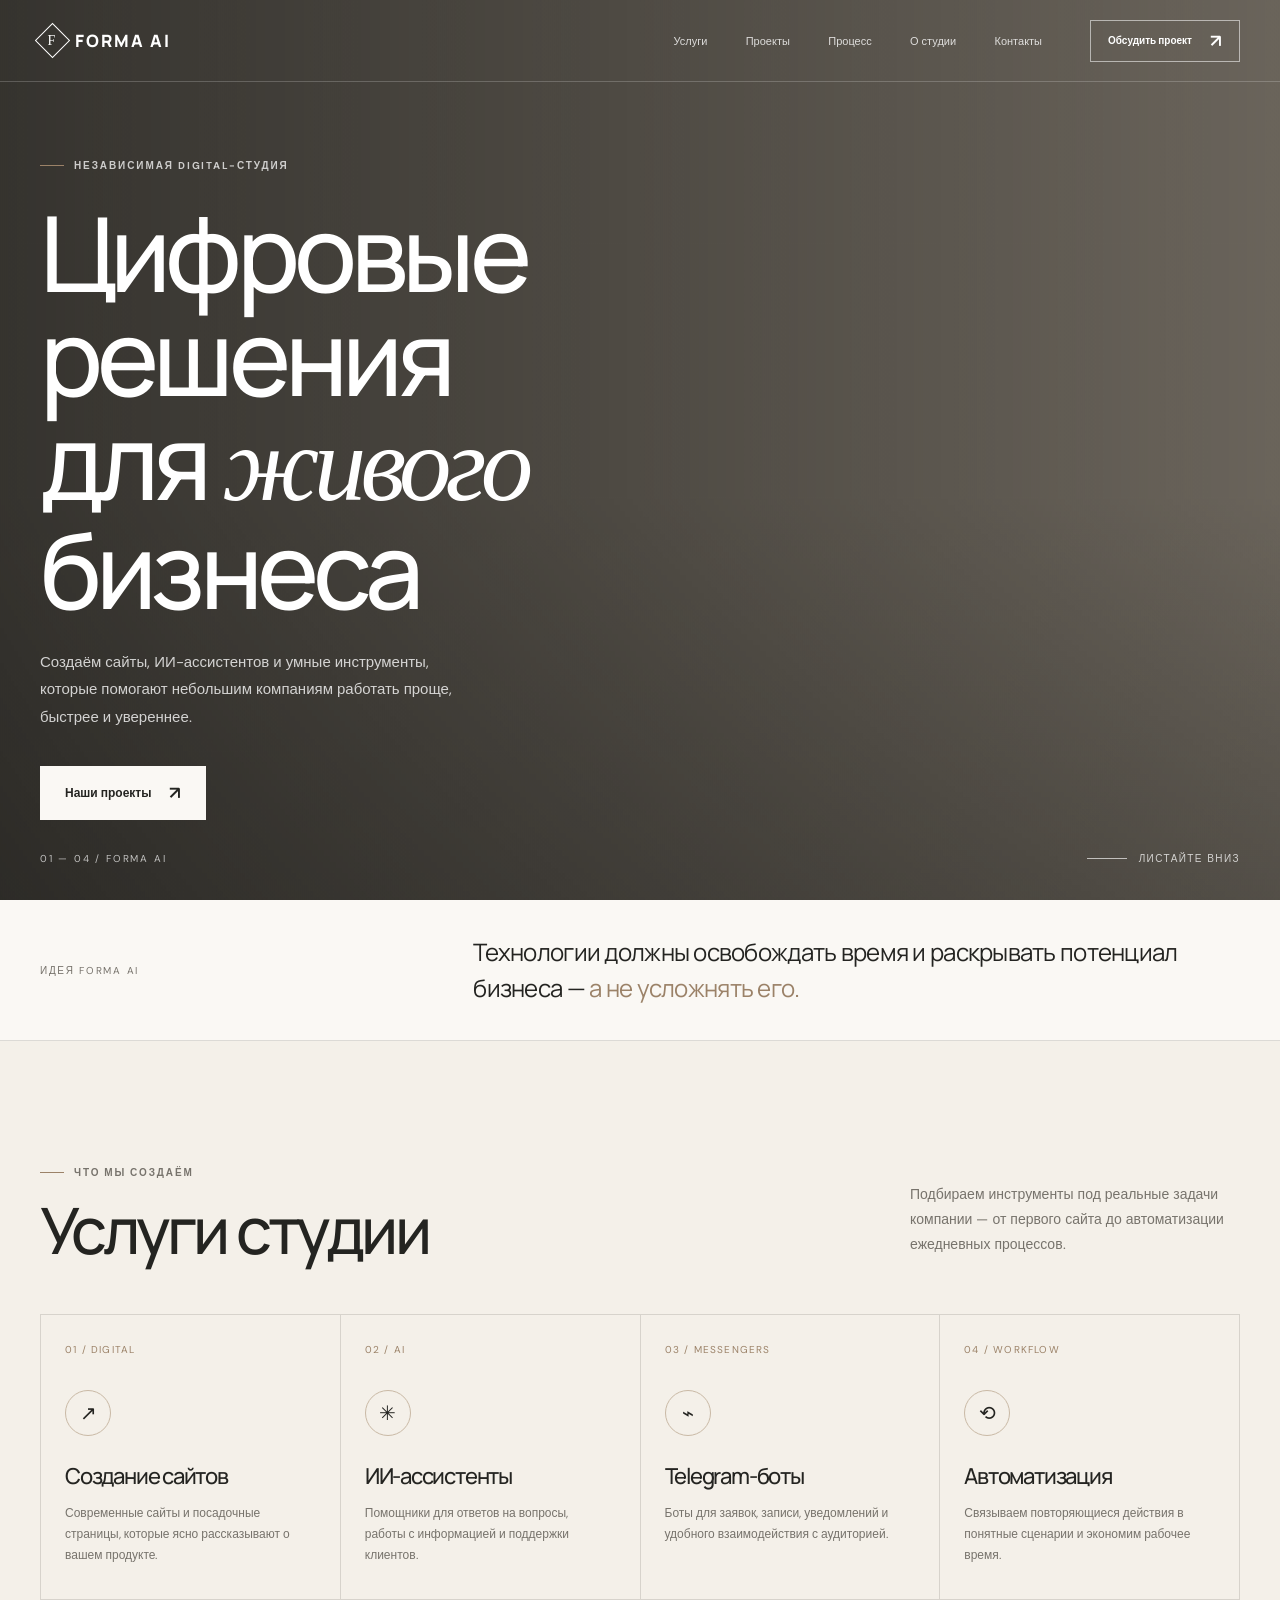
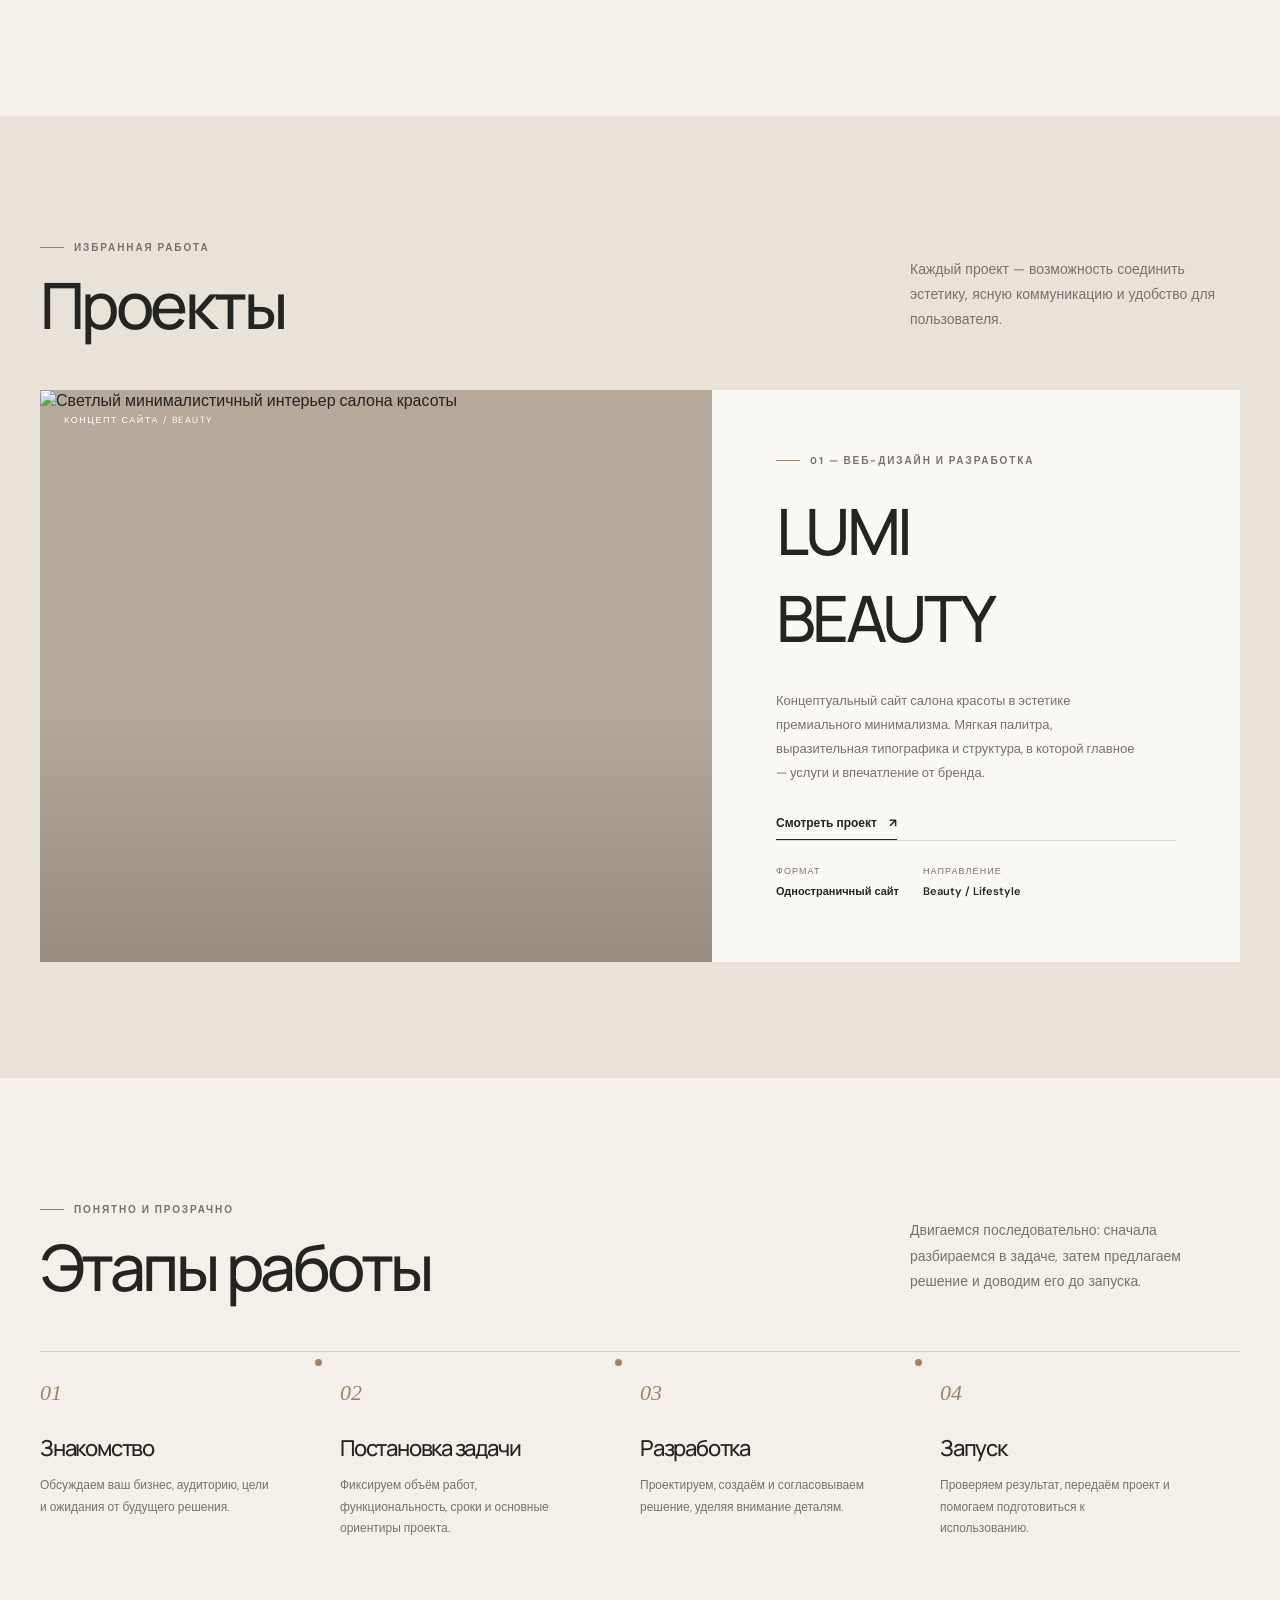
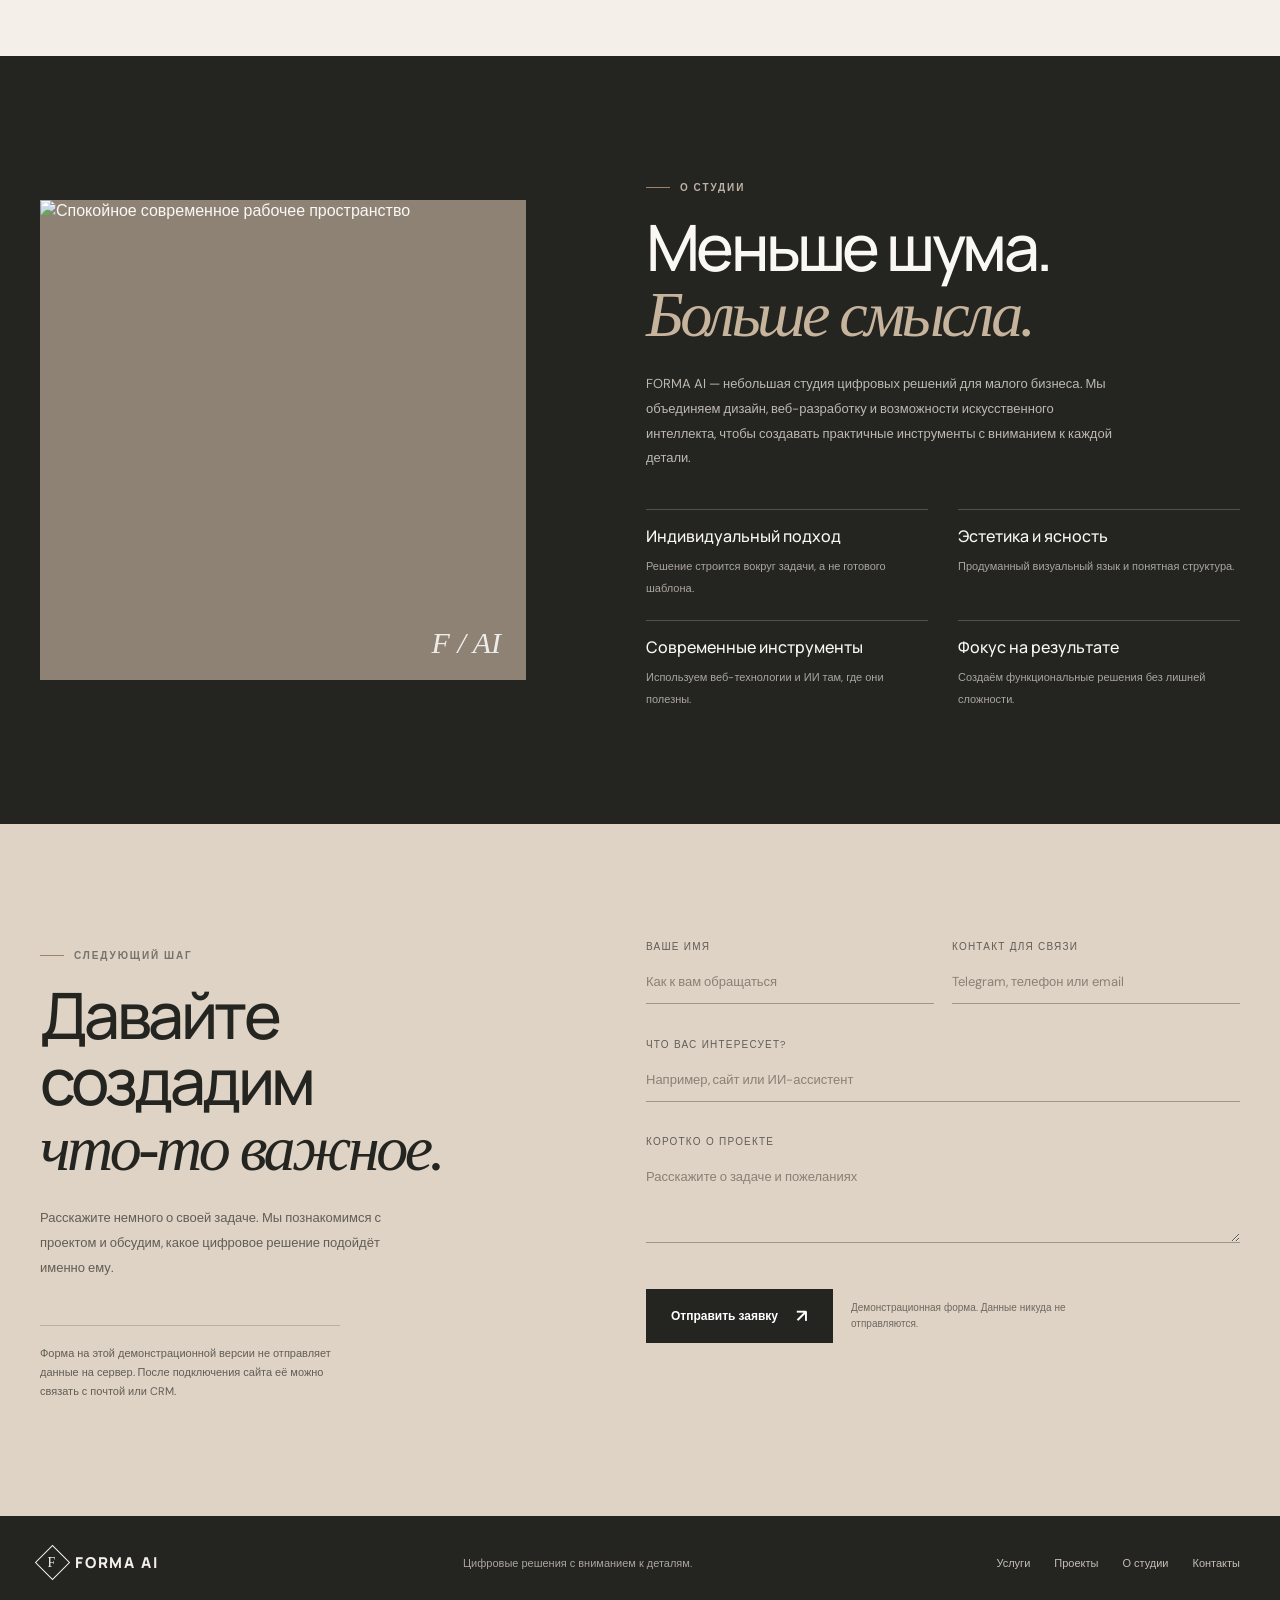
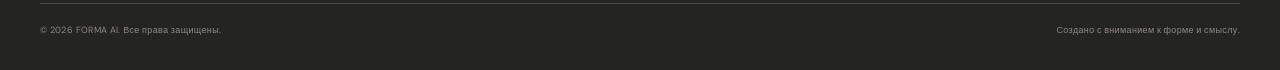
==== index.html @ 6b8f7d53 "Add files via upload" ====
<!DOCTYPE html>
<html lang="ru">
<head>
<meta charset="UTF-8">
<meta name="viewport" content="width=device-width, initial-scale=1.0">
<meta name="theme-color" content="#f4f0e9">
<meta name="description" content="FORMA AI — цифровая студия для малого бизнеса. Создание сайтов, ИИ-ассистентов, Telegram-ботов и автоматизация процессов.">
<meta name="robots" content="index, follow">
<title>FORMA AI — цифровые решения для бизнеса</title>

<link rel="preconnect" href="https://fonts.googleapis.com">
<link rel="preconnect" href="https://fonts.gstatic.com" crossorigin>
<link href="https://fonts.googleapis.com/css2?family=DM+Sans:wght@400;500;600;700&family=Manrope:wght@400;500;600;700;800&display=swap" rel="stylesheet">

<style>
:root {
  --paper: #f4f0e9;
  --light: #faf8f4;
  --sand: #ded3c4;
  --ink: #242421;
  --muted: #77736c;
  --accent: #9b8268;
  --line: rgba(36,36,33,.14);
  --sans: "DM Sans", Arial, sans-serif;
  --display: "Manrope", Arial, sans-serif;
  --ease: cubic-bezier(.2,.7,.2,1);
}

* { box-sizing: border-box; }

html {
  scroll-behavior: smooth;
  scroll-padding-top: 90px;
}

body {
  margin: 0;
  color: var(--ink);
  background: var(--paper);
  font-family: var(--sans);
  -webkit-font-smoothing: antialiased;
  overflow-x: hidden;
}

body.menu-open { overflow: hidden; }

a {
  color: inherit;
  text-decoration: none;
}

button, input, textarea { font: inherit; }

button, a { -webkit-tap-highlight-color: transparent; }

.container {
  width: min(1200px, calc(100% - 64px));
  margin-inline: auto;
}

.section { padding: 116px 0; }

.eyebrow {
  display: inline-flex;
  align-items: center;
  gap: 10px;
  color: var(--muted);
  font-size: 10px;
  letter-spacing: .19em;
  text-transform: uppercase;
  font-weight: 700;
}

.eyebrow::before {
  content: "";
  width: 24px;
  height: 1px;
  background: var(--accent);
}

h1, h2, h3 {
  font-family: var(--display);
  font-weight: 500;
  letter-spacing: -.055em;
}

h2 {
  font-size: clamp(38px, 5vw, 66px);
  line-height: 1.02;
  margin: 18px 0 0;
}

.section-head {
  display: flex;
  justify-content: space-between;
  align-items: end;
  gap: 32px;
  margin-bottom: 52px;
}

.section-note {
  max-width: 330px;
  color: var(--muted);
  font-size: 14px;
  line-height: 1.8;
  margin: 0 0 5px;
}

.button {
  display: inline-flex;
  justify-content: center;
  align-items: center;
  gap: 18px;
  min-height: 54px;
  padding: 0 24px;
  border: 1px solid var(--ink);
  background: var(--ink);
  color: #fff;
  font-size: 12px;
  font-weight: 600;
  cursor: pointer;
  transition: .3s var(--ease);
}

.button:hover {
  background: transparent;
  color: var(--ink);
  transform: translateY(-2px);
}

.button .arrow {
  font-size: 18px;
  transition: transform .3s;
}

.button:hover .arrow {
  transform: translate(3px,-3px);
}

.button-light {
  color: var(--ink);
  background: var(--light);
  border-color: var(--light);
}

.button-light:hover {
  color: white;
  background: transparent;
  border-color: white;
}

.text-link {
  display: inline-flex;
  gap: 12px;
  align-items: center;
  font-size: 12px;
  font-weight: 700;
  border-bottom: 1px solid var(--ink);
  padding-bottom: 8px;
}

.text-link span { transition: transform .25s; }
.text-link:hover span { transform: translate(3px,-3px); }

/* HEADER */

.header {
  height: 82px;
  display: flex;
  align-items: center;
  position: absolute;
  inset: 0 0 auto;
  z-index: 20;
  border-bottom: 1px solid rgba(255,255,255,.2);
  color: white;
}

.nav {
  display: flex;
  align-items: center;
  justify-content: space-between;
  gap: 28px;
}

.logo {
  display: inline-flex;
  align-items: center;
  gap: 10px;
  font: 800 17px var(--display);
  letter-spacing: .12em;
  white-space: nowrap;
}

.logo-mark {
  width: 25px;
  height: 25px;
  border: 1px solid currentColor;
  display: grid;
  place-items: center;
  transform: rotate(45deg);
  font: 500 14px Georgia, serif;
}

.logo-mark span { transform: rotate(-45deg); }

.nav-links {
  display: flex;
  align-items: center;
  gap: clamp(20px, 3vw, 42px);
  margin-left: auto;
  margin-right: 20px;
}

.nav-links a {
  color: rgba(255,255,255,.8);
  font-size: 11px;
  transition: color .2s;
}

.nav-links a:hover { color: white; }

.header .button {
  min-height: 42px;
  padding: 0 17px;
  font-size: 10px;
  background: transparent;
  border-color: rgba(255,255,255,.55);
  color: white;
}

.header .button:hover {
  background: white;
  color: var(--ink);
}

.menu-toggle {
  display: none;
  width: 44px;
  height: 44px;
  border: 1px solid rgba(255,255,255,.5);
  color: white;
  background: transparent;
  cursor: pointer;
}

.menu-toggle span {
  display: block;
  width: 17px;
  height: 1px;
  background: currentColor;
  margin: 5px auto;
  transition: transform .25s;
}

/* HERO */

.hero {
  min-height: 760px;
  height: min(900px, 100svh);
  position: relative;
  display: flex;
  align-items: center;
  color: white;
  background: #777066;
  overflow: hidden;
}

.hero-bg {
  position: absolute;
  inset: 0;
  background:
    linear-gradient(90deg, rgba(22,22,20,.68), rgba(22,22,20,.42) 48%, rgba(22,22,20,.12)),
    linear-gradient(0deg, rgba(22,22,20,.28), transparent 45%),
    url("https://images.unsplash.com/photo-1497366754035-f200968a6e72?auto=format&fit=crop&w=2200&q=85") center/cover;
  animation: heroReveal 1.3s var(--ease) both;
}

.hero-content {
  position: relative;
  z-index: 1;
  padding-top: 70px;
  max-width: 850px;
}

.hero .eyebrow { color: rgba(255,255,255,.75); }

.hero h1 {
  font-size: clamp(54px, 8.2vw, 112px);
  line-height: .99;
  max-width: 900px;
  margin: 28px 0;
}

.hero h1 em {
  font-family: Georgia, serif;
  font-weight: 400;
}

.hero-copy {
  max-width: 440px;
  color: rgba(255,255,255,.78);
  font-size: 15px;
  line-height: 1.85;
  margin-bottom: 34px;
}

.hero-bottom {
  position: absolute;
  z-index: 2;
  bottom: 35px;
  left: 0;
  right: 0;
  display: flex;
  justify-content: space-between;
  align-items: center;
}

.hero-index {
  color: rgba(255,255,255,.7);
  font-size: 10px;
  letter-spacing: .18em;
}

.scroll-cue {
  display: flex;
  align-items: center;
  gap: 12px;
  color: rgba(255,255,255,.75);
  font-size: 10px;
  letter-spacing: .14em;
  text-transform: uppercase;
}

.scroll-cue i {
  width: 40px;
  height: 1px;
  background: rgba(255,255,255,.65);
}

/* INTRO */

.intro-strip {
  background: var(--light);
  border-bottom: 1px solid var(--line);
}

.intro-grid {
  display: grid;
  grid-template-columns: 1fr 2fr;
  gap: 50px;
  padding: 34px 0;
  align-items: center;
}

.intro-label {
  font-size: 10px;
  letter-spacing: .17em;
  text-transform: uppercase;
  color: var(--muted);
}

.intro-text {
  font: 400 clamp(18px, 2vw, 24px)/1.5 var(--display);
  letter-spacing: -.03em;
  max-width: 790px;
  margin: 0;
}

.intro-text span { color: var(--accent); }

/* SERVICES */

.services-grid {
  display: grid;
  grid-template-columns: repeat(4, 1fr);
  border-top: 1px solid var(--line);
  border-left: 1px solid var(--line);
}

.service-card {
  min-height: 285px;
  padding: 28px 24px 25px;
  border-right: 1px solid var(--line);
  border-bottom: 1px solid var(--line);
  display: flex;
  flex-direction: column;
  transition: background .35s, transform .35s;
}

.service-card:hover {
  background: var(--light);
  transform: translateY(-5px);
}

.service-number {
  color: var(--accent);
  font-size: 10px;
  letter-spacing: .12em;
}

.service-icon {
  width: 46px;
  height: 46px;
  margin: 34px 0 25px;
  border: 1px solid #c9b9a5;
  border-radius: 50%;
  display: grid;
  place-items: center;
  font: 20px Georgia, serif;
}

.service-card h3 {
  font-size: 22px;
  margin: 0 0 12px;
}

.service-card p {
  color: var(--muted);
  font-size: 12px;
  line-height: 1.75;
  margin: 0;
  max-width: 230px;
}

/* PORTFOLIO */

.portfolio { background: #e9e2d8; }

.project-card {
  display: grid;
  grid-template-columns: 1.12fr .88fr;
  min-height: 520px;
  background: var(--light);
}

.project-image {
  position: relative;
  overflow: hidden;
  min-height: 460px;
  background: #b5a99b;
}

.project-image img {
  width: 100%;
  height: 100%;
  min-height: 460px;
  object-fit: cover;
  transition: transform .8s var(--ease);
}

.project-card:hover .project-image img {
  transform: scale(1.035);
}

.project-image::after {
  content: "";
  position: absolute;
  inset: 0;
  background: linear-gradient(0deg, rgba(28,25,22,.2), transparent 45%);
  pointer-events: none;
}

.project-tag {
  position: absolute;
  z-index: 1;
  top: 24px;
  left: 24px;
  color: white;
  font-size: 9px;
  letter-spacing: .17em;
  text-transform: uppercase;
}

.project-info {
  padding: clamp(34px, 5vw, 68px);
  display: flex;
  flex-direction: column;
  align-items: flex-start;
  justify-content: center;
}

.project-info h3 {
  font-size: clamp(42px, 5vw, 64px);
  margin: 20px 0 15px;
}

.project-info p {
  max-width: 360px;
  color: var(--muted);
  font-size: 13px;
  line-height: 1.85;
  margin-bottom: 30px;
}

.project-meta {
  display: flex;
  gap: 24px;
  padding-top: 24px;
  margin-top: auto;
  width: 100%;
  border-top: 1px solid var(--line);
}

.project-meta div {
  display: flex;
  flex-direction: column;
  gap: 7px;
}

.project-meta small {
  color: var(--muted);
  font-size: 9px;
  letter-spacing: .12em;
  text-transform: uppercase;
}

.project-meta strong {
  font-size: 11px;
  font-weight: 600;
}

/* PROCESS */

.process-grid {
  display: grid;
  grid-template-columns: repeat(4, 1fr);
  border-top: 1px solid var(--line);
}

.process-item {
  padding: 28px 25px 0 0;
  position: relative;
}

.process-item:not(:last-child)::after {
  content: "";
  position: absolute;
  top: 7px;
  right: 18px;
  width: 7px;
  height: 7px;
  border-radius: 50%;
  background: var(--accent);
}

.process-no {
  color: var(--accent);
  font: italic 22px Georgia, serif;
}

.process-item h3 {
  font-size: 22px;
  margin: 27px 0 12px;
}

.process-item p {
  color: var(--muted);
  font-size: 12px;
  line-height: 1.8;
  max-width: 230px;
  margin: 0;
}

/* ABOUT */

.about {
  background: var(--ink);
  color: var(--light);
}

.about-layout {
  display: grid;
  grid-template-columns: .9fr 1.1fr;
  gap: 10%;
  align-items: center;
}

.about-visual {
  min-height: 480px;
  position: relative;
  overflow: hidden;
  background: #8e8274;
}

.about-visual img {
  width: 100%;
  height: 480px;
  object-fit: cover;
  filter: saturate(.72);
}

.about-visual::after {
  content: "F / AI";
  position: absolute;
  bottom: 20px;
  right: 25px;
  color: rgba(255,255,255,.85);
  font: italic 30px Georgia, serif;
}

.about-copy .eyebrow { color: #bdb3a6; }

.about-copy h2 { margin: 20px 0 25px; }

.about-copy h2 em {
  font-family: Georgia, serif;
  font-weight: 400;
  color: #c7b49d;
}

.about-copy > p {
  color: #bdb9b1;
  font-size: 13px;
  line-height: 1.9;
  max-width: 480px;
}

.benefits {
  display: grid;
  grid-template-columns: 1fr 1fr;
  gap: 23px 30px;
  margin-top: 38px;
}

.benefit {
  border-top: 1px solid rgba(255,255,255,.2);
  padding-top: 15px;
}

.benefit strong {
  display: block;
  font: 500 16px var(--display);
  margin-bottom: 7px;
}

.benefit span {
  color: #aaa69e;
  font-size: 11px;
  line-height: 1.6;
}

/* CONTACT */

.contact { background: var(--sand); }

.contact-layout {
  display: grid;
  grid-template-columns: .9fr 1.1fr;
  gap: 10%;
}

.contact-copy h2 { margin: 20px 0 25px; }

.contact-copy p {
  color: #625d56;
  font-size: 13px;
  line-height: 1.9;
  max-width: 360px;
}

.contact-note {
  margin-top: 45px;
  padding-top: 18px;
  border-top: 1px solid rgba(36,36,33,.2);
  color: #625d56;
  font-size: 11px;
  line-height: 1.7;
  max-width: 300px;
}

.contact-form {
  display: grid;
  grid-template-columns: 1fr 1fr;
  gap: 24px 18px;
}

.field {
  display: flex;
  flex-direction: column;
  gap: 10px;
}

.field-full { grid-column: 1 / -1; }

.field label {
  font-size: 10px;
  letter-spacing: .12em;
  text-transform: uppercase;
  color: #625d56;
}

.field input, .field textarea {
  width: 100%;
  border: 0;
  border-bottom: 1px solid rgba(36,36,33,.35);
  border-radius: 0;
  background: transparent;
  padding: 10px 0 13px;
  color: var(--ink);
  outline: none;
  font-size: 13px;
  transition: border-color .2s;
}

.field input:focus, .field textarea:focus {
  border-color: var(--ink);
}

.field input::placeholder, .field textarea::placeholder {
  color: #898177;
}

.field textarea {
  resize: vertical;
  min-height: 85px;
}

.form-bottom {
  grid-column: 1 / -1;
  display: flex;
  flex-wrap: wrap;
  align-items: center;
  gap: 18px;
  margin-top: 8px;
}

.form-hint {
  color: #6f685f;
  font-size: 10px;
  line-height: 1.6;
  max-width: 230px;
}

.form-status {
  grid-column: 1 / -1;
  min-height: 20px;
  font-size: 12px;
  color: #3d5946;
  margin: 0;
}

.form-status.error { color: #8b3e35; }

/* FOOTER */

.footer {
  background: #242421;
  color: #f4f0e9;
  padding: 34px 0;
}

.footer-top {
  display: flex;
  justify-content: space-between;
  align-items: center;
  gap: 30px;
  padding-bottom: 28px;
  border-bottom: 1px solid rgba(255,255,255,.17);
}

.footer .logo { font-size: 15px; }

.footer-caption {
  color: #aaa69e;
  font-size: 11px;
  margin: 0;
}

.footer-links {
  display: flex;
  gap: 24px;
}

.footer-links a {
  color: #c5c0b8;
  font-size: 11px;
  transition: color .2s;
}

.footer-links a:hover { color: white; }

.footer-bottom {
  display: flex;
  justify-content: space-between;
  gap: 20px;
  padding-top: 20px;
  color: #8e8a82;
  font-size: 9px;
  letter-spacing: .04em;
}

/* ANIMATIONS */

.reveal {
  opacity: 0;
  transform: translateY(24px);
  transition: opacity .75s var(--ease), transform .75s var(--ease);
}

.reveal.is-visible {
  opacity: 1;
  transform: none;
}

@keyframes heroReveal {
  from { opacity: .5; transform: scale(1.07); }
  to { opacity: 1; transform: scale(1.025); }
}

/* TABLET */

@media (max-width: 900px) {
  .container { width: min(100% - 44px, 1200px); }

  .nav-links {
    gap: 18px;
    margin-right: 5px;
  }

  .nav-links a { font-size: 10px; }

  .header .button { padding: 0 12px; }

  .services-grid { grid-template-columns: repeat(2, 1fr); }

  .service-card { min-height: 250px; }

  .about-layout, .contact-layout { gap: 7%; }

  .about-visual, .about-visual img {
    min-height: 420px;
    height: 420px;
  }
}

/* MOBILE */

@media (max-width: 680px) {
  html { scroll-padding-top: 72px; }

  .container { width: calc(100% - 40px); }

  .section { padding: 78px 0; }

  .section-head {
    display: block;
    margin-bottom: 34px;
  }

  .section-note { margin-top: 18px; }

  .header { height: 70px; }

  .logo { font-size: 15px; }

  .menu-toggle {
    display: block;
    margin-left: auto;
  }

  .header .nav > .button { display: none; }

  .nav-links {
    position: fixed;
    inset: 70px 0 0;
    margin: 0;
    padding: 38px 28px;
    background: var(--ink);
    display: flex;
    flex-direction: column;
    align-items: flex-start;
    gap: 26px;
    transform: translateX(100%);
    transition: transform .35s var(--ease);
  }

  .nav-links a {
    font: 500 26px var(--display);
    color: var(--paper);
  }

  .menu-open .nav-links { transform: translateX(0); }

  .menu-open .menu-toggle span:first-child {
    transform: translateY(3px) rotate(45deg);
  }

  .menu-open .menu-toggle span:last-child {
    transform: translateY(-3px) rotate(-45deg);
  }

  .hero {
    min-height: 700px;
    height: 94svh;
    max-height: 850px;
  }

  .hero-bg { background-position: 58% center; }

  .hero-content { padding-top: 50px; }

  .hero h1 {
    font-size: clamp(48px, 14vw, 76px);
    margin: 23px 0;
  }

  .hero-copy {
    font-size: 13px;
    max-width: 340px;
  }

  .hero-bottom { bottom: 24px; }

  .scroll-cue { display: none; }

  .intro-grid {
    grid-template-columns: 1fr;
    gap: 17px;
    padding: 27px 0;
  }

  .intro-text { font-size: 19px; }

  h2 { font-size: 42px; }

  .services-grid { grid-template-columns: 1fr 1fr; }

  .service-card {
    min-height: 235px;
    padding: 20px 16px;
  }

  .service-icon { margin: 27px 0 20px; }

  .service-card h3 { font-size: 18px; }

  .service-card p { font-size: 11px; }

  .project-card { grid-template-columns: 1fr; }

  .project-image, .project-image img {
    min-height: 300px;
    height: 300px;
  }

  .project-info {
    min-height: 390px;
    padding: 32px 25px;
  }

  .project-info h3 { font-size: 48px; }

  .process-grid {
    grid-template-columns: 1fr 1fr;
    row-gap: 35px;
  }

  .process-item { padding-right: 15px; }

  .process-item:not(:last-child)::after { display: none; }

  .process-item h3 {
    font-size: 19px;
    margin-top: 18px;
  }

  .about-layout, .contact-layout {
    grid-template-columns: 1fr;
    gap: 38px;
  }

  .about-visual, .about-visual img {
    min-height: 310px;
    height: 310px;
  }

  .about-copy h2 { font-size: 42px; }

  .benefits { gap: 20px 16px; }

  .benefit strong { font-size: 14px; }

  .contact-copy h2 { font-size: 44px; }

  .contact-note { margin-top: 25px; }

  .contact-form {
    grid-template-columns: 1fr;
    gap: 21px;
  }

  .field-full, .form-bottom, .form-status {
    grid-column: 1;
  }

  .form-bottom {
    align-items: flex-start;
    flex-direction: column;
  }

  .footer-top {
    align-items: flex-start;
    flex-direction: column;
  }

  .footer-links {
    flex-wrap: wrap;
    gap: 16px 22px;
  }

  .footer-bottom {
    flex-direction: column;
    gap: 9px;
  }
}

@media (prefers-reduced-motion: reduce) {
  *, *::before, *::after {
    scroll-behavior: auto !important;
    animation-duration: .01ms !important;
    animation-iteration-count: 1 !important;
    transition-duration: .01ms !important;
  }

  .reveal {
    opacity: 1;
    transform: none;
  }
}
</style>

<script type="application/ld+json">
{
  "@context": "https://schema.org",
  "@type": "ProfessionalService",
  "name": "FORMA AI",
  "description": "Цифровая студия для малого бизнеса: сайты, ИИ-ассистенты, Telegram-боты и автоматизация.",
  "areaServed": "Worldwide",
  "serviceType": [
    "Веб-разработка",
    "ИИ-ассистенты",
    "Telegram-боты",
    "Автоматизация бизнес-процессов"
  ]
}
</script>
</head>

<body>

<header class="header">
  <nav class="nav container" aria-label="Главная навигация">

    <a class="logo" href="#top" aria-label="FORMA AI — на главную">
      <span class="logo-mark" aria-hidden="true"><span>F</span></span>
      FORMA AI
    </a>

    <div class="nav-links" id="navLinks">
      <a href="#services">Услуги</a>
      <a href="#portfolio">Проекты</a>
      <a href="#process">Процесс</a>
      <a href="#about">О студии</a>
      <a href="#contacts">Контакты</a>
    </div>

    <a class="button" href="#contacts">
      Обсудить проект <span class="arrow" aria-hidden="true">↗</span>
    </a>

    <button
      class="menu-toggle"
      id="menuToggle"
      type="button"
      aria-label="Открыть меню"
      aria-expanded="false"
      aria-controls="navLinks">
      <span></span><span></span>
    </button>

  </nav>
</header>

<main id="top">

<!-- HERO -->

<section class="hero" aria-labelledby="heroTitle">
  <div class="hero-bg" aria-hidden="true"></div>

  <div class="container">
    <div class="hero-content">

      <span class="eyebrow">Независимая digital-студия</span>

      <h1 id="heroTitle">
        Цифровые решения<br>
        для <em>живого</em> бизнеса
      </h1>

      <p class="hero-copy">
        Создаём сайты, ИИ-ассистентов и умные инструменты,
        которые помогают небольшим компаниям работать проще,
        быстрее и увереннее.
      </p>

      <a class="button button-light" href="#portfolio">
        Наши проекты <span class="arrow" aria-hidden="true">↗</span>
      </a>

    </div>
  </div>

  <div class="container hero-bottom">
    <span class="hero-index">01 — 04 / FORMA AI</span>
    <span class="scroll-cue"><i></i> Листайте вниз</span>
  </div>
</section>

<!-- INTRO -->

<section class="intro-strip">
  <div class="container intro-grid">

    <span class="intro-label">Идея FORMA AI</span>

    <p class="intro-text">
      Технологии должны освобождать время и раскрывать потенциал бизнеса —
      <span>а не усложнять его.</span>
    </p>

  </div>
</section>

<!-- SERVICES -->

<section class="section" id="services">
  <div class="container">

    <div class="section-head reveal">
      <div>
        <span class="eyebrow">Что мы создаём</span>
        <h2>Услуги студии</h2>
      </div>

      <p class="section-note">
        Подбираем инструменты под реальные задачи компании —
        от первого сайта до автоматизации ежедневных процессов.
      </p>
    </div>

    <div class="services-grid">

      <article class="service-card reveal">
        <span class="service-number">01 / DIGITAL</span>
        <div class="service-icon" aria-hidden="true">↗</div>
        <h3>Создание сайтов</h3>
        <p>Современные сайты и посадочные страницы, которые ясно рассказывают о вашем продукте.</p>
      </article>

      <article class="service-card reveal">
        <span class="service-number">02 / AI</span>
        <div class="service-icon" aria-hidden="true">✳</div>
        <h3>ИИ-ассистенты</h3>
        <p>Помощники для ответов на вопросы, работы с информацией и поддержки клиентов.</p>
      </article>

      <article class="service-card reveal">
        <span class="service-number">03 / MESSENGERS</span>
        <div class="service-icon" aria-hidden="true">⌁</div>
        <h3>Telegram-боты</h3>
        <p>Боты для заявок, записи, уведомлений и удобного взаимодействия с аудиторией.</p>
      </article>

      <article class="service-card reveal">
        <span class="service-number">04 / WORKFLOW</span>
        <div class="service-icon" aria-hidden="true">⟲</div>
        <h3>Автоматизация</h3>
        <p>Связываем повторяющиеся действия в понятные сценарии и экономим рабочее время.</p>
      </article>

    </div>
  </div>
</section>

<!-- PORTFOLIO -->

<section class="section portfolio" id="portfolio">
  <div class="container">

    <div class="section-head reveal">
      <div>
        <span class="eyebrow">Избранная работа</span>
        <h2>Проекты</h2>
      </div>

      <p class="section-note">
        Каждый проект — возможность соединить эстетику,
        ясную коммуникацию и удобство для пользователя.
      </p>
    </div>

    <article class="project-card reveal">

      <a class="project-image"
         href="https://snegggg970-gif.github.io/lumi-beauty/"
         target="_blank"
         rel="noopener noreferrer"
         aria-label="Открыть сайт LUMI BEAUTY в новой вкладке">

        <span class="project-tag">Концепт сайта / Beauty</span>

        <img
          src="https://images.unsplash.com/photo-1600948836101-f9ffda59d250?auto=format&fit=crop&w=1300&q=85"
          alt="Светлый минималистичный интерьер салона красоты"
          loading="lazy">

      </a>

      <div class="project-info">

        <span class="eyebrow">01 — Веб-дизайн и разработка</span>

        <h3>LUMI<br>BEAUTY</h3>

        <p>
          Концептуальный сайт салона красоты в эстетике
          премиального минимализма. Мягкая палитра,
          выразительная типографика и структура,
          в которой главное — услуги и впечатление от бренда.
        </p>

        <a class="text-link"
           href="https://snegggg970-gif.github.io/lumi-beauty/"
           target="_blank"
           rel="noopener noreferrer">
          Смотреть проект <span aria-hidden="true">↗</span>
        </a>

        <div class="project-meta">
          <div>
            <small>Формат</small>
            <strong>Одностраничный сайт</strong>
          </div>

          <div>
            <small>Направление</small>
            <strong>Beauty / Lifestyle</strong>
          </div>
        </div>

      </div>
    </article>

  </div>
</section>

<!-- PROCESS -->

<section class="section" id="process">
  <div class="container">

    <div class="section-head reveal">
      <div>
        <span class="eyebrow">Понятно и прозрачно</span>
        <h2>Этапы работы</h2>
      </div>

      <p class="section-note">
        Двигаемся последовательно: сначала разбираемся в задаче,
        затем предлагаем решение и доводим его до запуска.
      </p>
    </div>

    <div class="process-grid">

      <article class="process-item reveal">
        <span class="process-no">01</span>
        <h3>Знакомство</h3>
        <p>Обсуждаем ваш бизнес, аудиторию, цели и ожидания от будущего решения.</p>
      </article>

      <article class="process-item reveal">
        <span class="process-no">02</span>
        <h3>Постановка задачи</h3>
        <p>Фиксируем объём работ, функциональность, сроки и основные ориентиры проекта.</p>
      </article>

      <article class="process-item reveal">
        <span class="process-no">03</span>
        <h3>Разработка</h3>
        <p>Проектируем, создаём и согласовываем решение, уделяя внимание деталям.</p>
      </article>

      <article class="process-item reveal">
        <span class="process-no">04</span>
        <h3>Запуск</h3>
        <p>Проверяем результат, передаём проект и помогаем подготовиться к использованию.</p>
      </article>

    </div>
  </div>
</section>

<!-- ABOUT -->

<section class="section about" id="about">
  <div class="container about-layout">

    <div class="about-visual reveal">
      <img
        src="https://images.unsplash.com/photo-1497366811353-6870744d04b2?auto=format&fit=crop&w=1100&q=85"
        alt="Спокойное современное рабочее пространство"
        loading="lazy">
    </div>

    <div class="about-copy reveal">

      <span class="eyebrow">О студии</span>

      <h2>
        Меньше шума.<br>
        <em>Больше смысла.</em>
      </h2>

      <p>
        FORMA AI — небольшая студия цифровых решений для малого бизнеса.
        Мы объединяем дизайн, веб-разработку и возможности искусственного
        интеллекта, чтобы создавать практичные инструменты
        с вниманием к каждой детали.
      </p>

      <div class="benefits">

        <div class="benefit">
          <strong>Индивидуальный подход</strong>
          <span>Решение строится вокруг задачи, а не готового шаблона.</span>
        </div>

        <div class="benefit">
          <strong>Эстетика и ясность</strong>
          <span>Продуманный визуальный язык и понятная структура.</span>
        </div>

        <div class="benefit">
          <strong>Современные инструменты</strong>
          <span>Используем веб-технологии и ИИ там, где они полезны.</span>
        </div>

        <div class="benefit">
          <strong>Фокус на результате</strong>
          <span>Создаём функциональные решения без лишней сложности.</span>
        </div>

      </div>
    </div>
  </div>
</section>

<!-- CONTACT -->

<section class="section contact" id="contacts">
  <div class="container contact-layout">

    <div class="contact-copy reveal">

      <span class="eyebrow">Следующий шаг</span>

      <h2>
        Давайте создадим<br>
        <em style="font-family:Georgia,serif;font-weight:400">
          что-то важное.
        </em>
      </h2>

      <p>
        Расскажите немного о своей задаче.
        Мы познакомимся с проектом и обсудим,
        какое цифровое решение подойдёт именно ему.
      </p>

      <div class="contact-note">
        Форма на этой демонстрационной версии не отправляет
        данные на сервер. После подключения сайта её можно
        связать с почтой или CRM.
      </div>

    </div>

    <form class="contact-form reveal" id="contactForm" novalidate>

      <div class="field">
        <label for="name">Ваше имя</label>
        <input
          id="name"
          name="name"
          type="text"
          placeholder="Как к вам обращаться"
          autocomplete="name"
          required>
      </div>

      <div class="field">
        <label for="contact">Контакт для связи</label>
        <input
          id="contact"
          name="contact"
          type="text"
          placeholder="Telegram, телефон или email"
          required>
      </div>

      <div class="field field-full">
        <label for="service">Что вас интересует?</label>
        <input
          id="service"
          name="service"
          type="text"
          placeholder="Например, сайт или ИИ-ассистент">
      </div>

      <div class="field field-full">
        <label for="message">Коротко о проекте</label>
        <textarea
          id="message"
          name="message"
          placeholder="Расскажите о задаче и пожеланиях"></textarea>
      </div>

      <div class="form-bottom">
        <button class="button" type="submit">
          Отправить заявку
          <span class="arrow" aria-hidden="true">↗</span>
        </button>

        <span class="form-hint">
          Демонстрационная форма. Данные никуда не отправляются.
        </span>
      </div>

      <p
        class="form-status"
        id="formStatus"
        role="status"
        aria-live="polite">
      </p>

    </form>
  </div>
</section>

</main>

<!-- FOOTER -->

<footer class="footer">
  <div class="container">

    <div class="footer-top">

      <a class="logo" href="#top">
        <span class="logo-mark" aria-hidden="true"><span>F</span></span>
        FORMA AI
      </a>

      <p class="footer-caption">
        Цифровые решения с вниманием к деталям.
      </p>

      <div class="footer-links">
        <a href="#services">Услуги</a>
        <a href="#portfolio">Проекты</a>
        <a href="#about">О студии</a>
        <a href="#contacts">Контакты</a>
      </div>

    </div>

    <div class="footer-bottom">
      <span>© <span id="year"></span> FORMA AI. Все права защищены.</span>
      <span>Создано с вниманием к форме и смыслу.</span>
    </div>

  </div>
</footer>

<script>
(() => {

  const body = document.body;
  const toggle = document.getElementById('menuToggle');
  const navLinks = document.getElementById('navLinks');

  // МОБИЛЬНОЕ МЕНЮ

  function closeMenu() {
    body.classList.remove('menu-open');
    toggle.setAttribute('aria-expanded', 'false');
    toggle.setAttribute('aria-label', 'Открыть меню');
  }

  toggle.addEventListener('click', () => {

    const isOpen = body.classList.toggle('menu-open');

    toggle.setAttribute('aria-expanded', String(isOpen));

    toggle.setAttribute(
      'aria-label',
      isOpen ? 'Закрыть меню' : 'Открыть меню'
    );

  });

  navLinks.querySelectorAll('a').forEach(link => {
    link.addEventListener('click', closeMenu);
  });

  document.addEventListener('keydown', event => {
    if (event.key === 'Escape') closeMenu();
  });

  // ТЕКУЩИЙ ГОД

  document.getElementById('year').textContent =
    new Date().getFullYear();

  // ДЕМОНСТРАЦИОННАЯ ФОРМА

  const form = document.getElementById('contactForm');
  const status = document.getElementById('formStatus');

  form.addEventListener('submit', event => {

    event.preventDefault();

    status.classList.remove('error');

    const name = form.elements.name.value.trim();
    const contact = form.elements.contact.value.trim();

    if (!name || !contact) {

      status.textContent =
        'Пожалуйста, укажите имя и контакт для связи.';

      status.classList.add('error');

      (!name ? form.elements.name : form.elements.contact).focus();

      return;
    }

    status.textContent =
      'Спасибо! Это демонстрационная форма: заявка не отправлена, так как отправка пока не подключена.';

    form.reset();

  });

  // АНИМАЦИЯ ПОЯВЛЕНИЯ БЛОКОВ

  const revealItems = document.querySelectorAll('.reveal');

  if (
    'IntersectionObserver' in window &&
    !window.matchMedia('(prefers-reduced-motion: reduce)').matches
  ) {

    const observer = new IntersectionObserver((entries, obs) => {

      entries.forEach(entry => {

        if (entry.isIntersecting) {

          entry.target.classList.add('is-visible');

          obs.unobserve(entry.target);

        }

      });

    }, { threshold: 0.12 });

    revealItems.forEach(item => observer.observe(item));

  } else {

    revealItems.forEach(item => {
      item.classList.add('is-visible');
    });

  }

})();
</script>

</body>
</html>
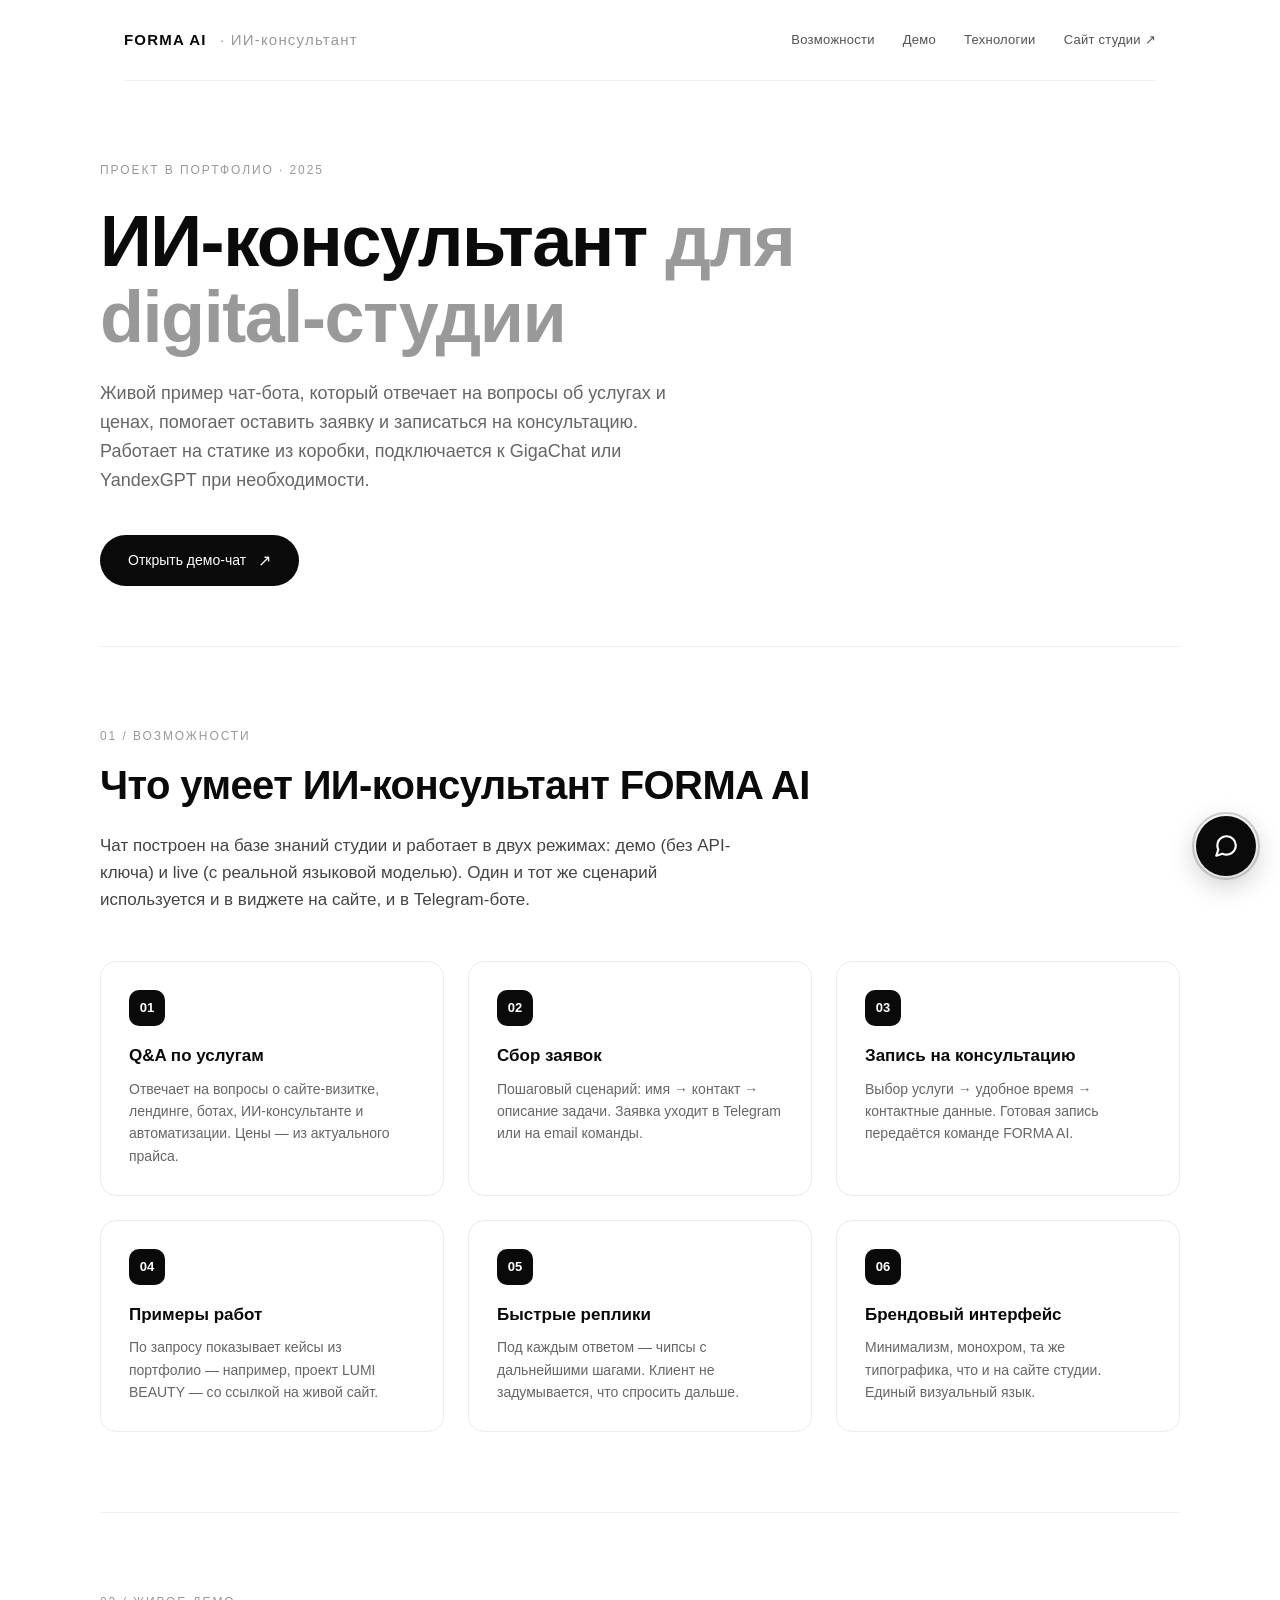
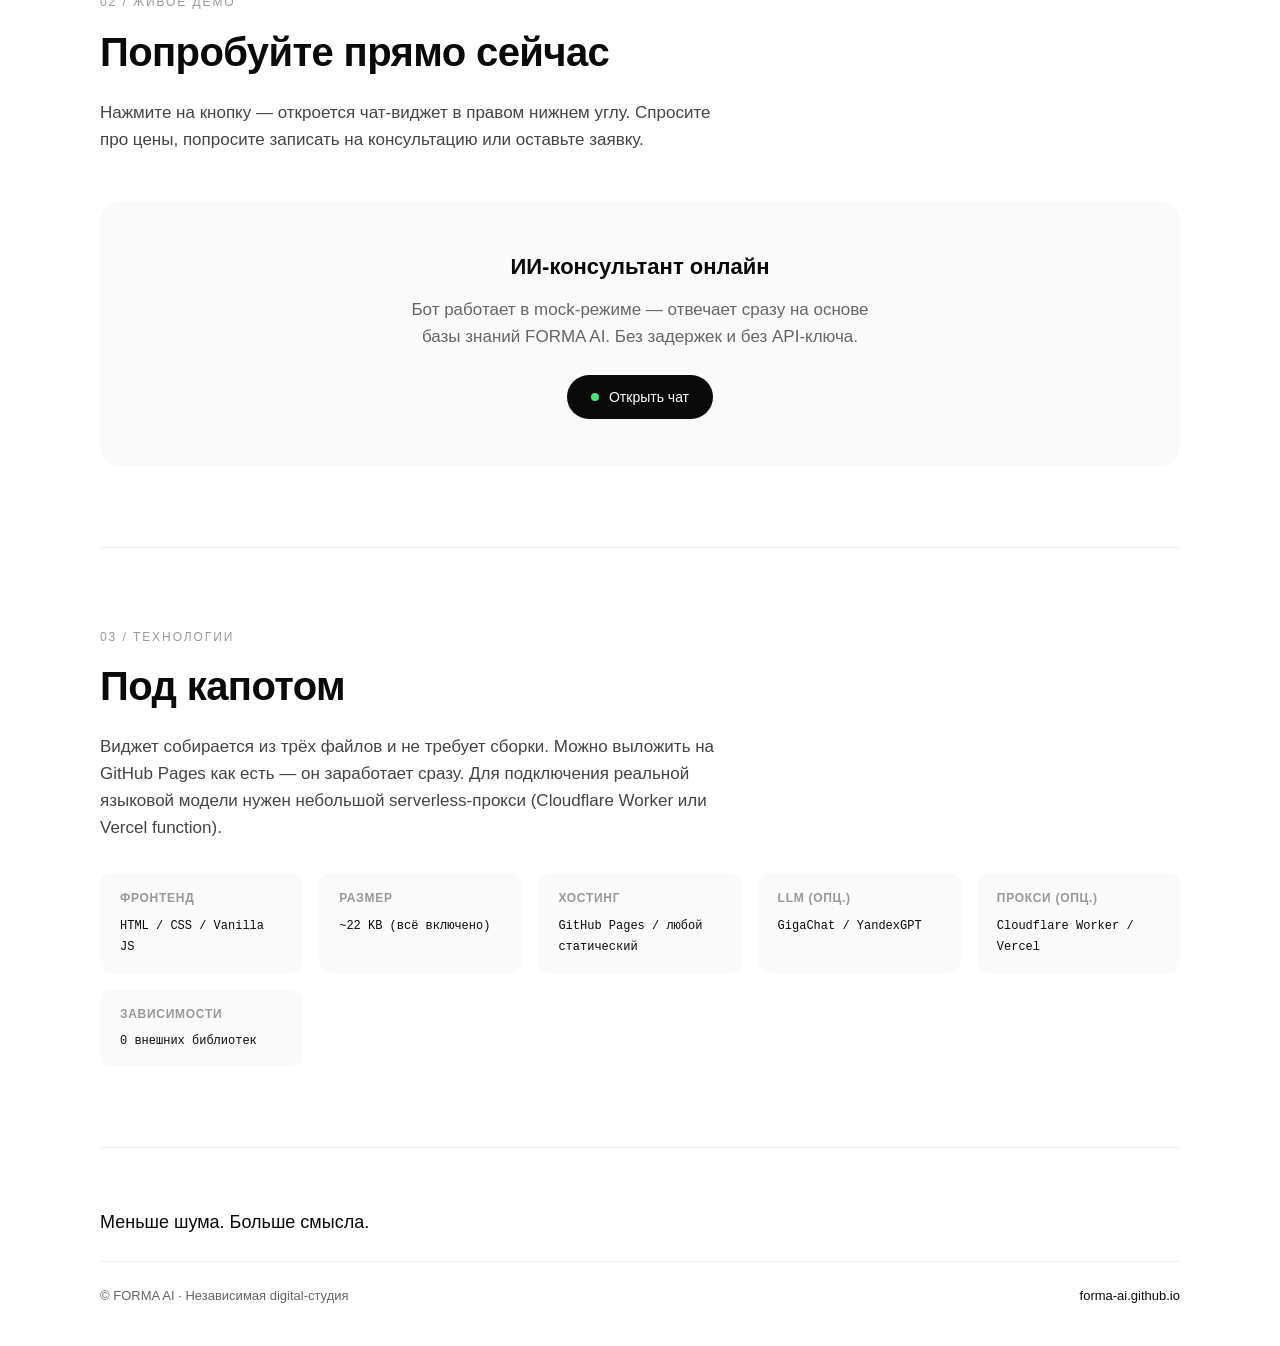
==== commit aceffb63: "Add files via upload" ====
--- a/index.html
+++ b/index.html
@@ -1,1601 +1,407 @@
-
-<!DOCTYPE html>
+<!doctype html>
 <html lang="ru">
 <head>
-<meta charset="UTF-8">
-<meta name="viewport" content="width=device-width, initial-scale=1.0">
-<meta name="theme-color" content="#f4f0e9">
-<meta name="description" content="FORMA AI — цифровая студия для малого бизнеса. Создание сайтов, ИИ-ассистентов, Telegram-ботов и автоматизация процессов.">
-<meta name="robots" content="index, follow">
-<title>FORMA AI — цифровые решения для бизнеса</title>
-
-<link rel="preconnect" href="https://fonts.googleapis.com">
-<link rel="preconnect" href="https://fonts.gstatic.com" crossorigin>
-<link href="https://fonts.googleapis.com/css2?family=DM+Sans:wght@400;500;600;700&family=Manrope:wght@400;500;600;700;800&display=swap" rel="stylesheet">
-
-<style>
-:root {
-  --paper: #f4f0e9;
-  --light: #faf8f4;
-  --sand: #ded3c4;
-  --ink: #242421;
-  --muted: #77736c;
-  --accent: #9b8268;
-  --line: rgba(36,36,33,.14);
-  --sans: "DM Sans", Arial, sans-serif;
-  --display: "Manrope", Arial, sans-serif;
-  --ease: cubic-bezier(.2,.7,.2,1);
-}
-
-* { box-sizing: border-box; }
-
-html {
-  scroll-behavior: smooth;
-  scroll-padding-top: 90px;
-}
-
-body {
-  margin: 0;
-  color: var(--ink);
-  background: var(--paper);
-  font-family: var(--sans);
-  -webkit-font-smoothing: antialiased;
-  overflow-x: hidden;
-}
-
-body.menu-open { overflow: hidden; }
-
-a {
-  color: inherit;
-  text-decoration: none;
-}
-
-button, input, textarea { font: inherit; }
-
-button, a { -webkit-tap-highlight-color: transparent; }
-
-.container {
-  width: min(1200px, calc(100% - 64px));
-  margin-inline: auto;
-}
-
-.section { padding: 116px 0; }
-
-.eyebrow {
-  display: inline-flex;
-  align-items: center;
-  gap: 10px;
-  color: var(--muted);
-  font-size: 10px;
-  letter-spacing: .19em;
-  text-transform: uppercase;
-  font-weight: 700;
-}
-
-.eyebrow::before {
-  content: "";
-  width: 24px;
-  height: 1px;
-  background: var(--accent);
-}
-
-h1, h2, h3 {
-  font-family: var(--display);
-  font-weight: 500;
-  letter-spacing: -.055em;
-}
-
-h2 {
-  font-size: clamp(38px, 5vw, 66px);
-  line-height: 1.02;
-  margin: 18px 0 0;
-}
-
-.section-head {
-  display: flex;
-  justify-content: space-between;
-  align-items: end;
-  gap: 32px;
-  margin-bottom: 52px;
-}
-
-.section-note {
-  max-width: 330px;
-  color: var(--muted);
-  font-size: 14px;
-  line-height: 1.8;
-  margin: 0 0 5px;
-}
-
-.button {
-  display: inline-flex;
-  justify-content: center;
-  align-items: center;
-  gap: 18px;
-  min-height: 54px;
-  padding: 0 24px;
-  border: 1px solid var(--ink);
-  background: var(--ink);
-  color: #fff;
-  font-size: 12px;
-  font-weight: 600;
-  cursor: pointer;
-  transition: .3s var(--ease);
-}
-
-.button:hover {
-  background: transparent;
-  color: var(--ink);
-  transform: translateY(-2px);
-}
-
-.button .arrow {
-  font-size: 18px;
-  transition: transform .3s;
-}
-
-.button:hover .arrow {
-  transform: translate(3px,-3px);
-}
-
-.button-light {
-  color: var(--ink);
-  background: var(--light);
-  border-color: var(--light);
-}
-
-.button-light:hover {
-  color: white;
-  background: transparent;
-  border-color: white;
-}
-
-.text-link {
-  display: inline-flex;
-  gap: 12px;
-  align-items: center;
-  font-size: 12px;
-  font-weight: 700;
-  border-bottom: 1px solid var(--ink);
-  padding-bottom: 8px;
-}
-
-.text-link span { transition: transform .25s; }
-.text-link:hover span { transform: translate(3px,-3px); }
-
-/* HEADER */
-
-.header {
-  height: 82px;
-  display: flex;
-  align-items: center;
-  position: absolute;
-  inset: 0 0 auto;
-  z-index: 20;
-  border-bottom: 1px solid rgba(255,255,255,.2);
-  color: white;
-}
-
-.nav {
-  display: flex;
-  align-items: center;
-  justify-content: space-between;
-  gap: 28px;
-}
-
-.logo {
-  display: inline-flex;
-  align-items: center;
-  gap: 10px;
-  font: 800 17px var(--display);
-  letter-spacing: .12em;
-  white-space: nowrap;
-}
-
-.logo-mark {
-  width: 25px;
-  height: 25px;
-  border: 1px solid currentColor;
-  display: grid;
-  place-items: center;
-  transform: rotate(45deg);
-  font: 500 14px Georgia, serif;
-}
-
-.logo-mark span { transform: rotate(-45deg); }
-
-.nav-links {
-  display: flex;
-  align-items: center;
-  gap: clamp(20px, 3vw, 42px);
-  margin-left: auto;
-  margin-right: 20px;
-}
-
-.nav-links a {
-  color: rgba(255,255,255,.8);
-  font-size: 11px;
-  transition: color .2s;
-}
-
-.nav-links a:hover { color: white; }
-
-.header .button {
-  min-height: 42px;
-  padding: 0 17px;
-  font-size: 10px;
-  background: transparent;
-  border-color: rgba(255,255,255,.55);
-  color: white;
-}
-
-.header .button:hover {
-  background: white;
-  color: var(--ink);
-}
-
-.menu-toggle {
-  display: none;
-  width: 44px;
-  height: 44px;
-  border: 1px solid rgba(255,255,255,.5);
-  color: white;
-  background: transparent;
-  cursor: pointer;
-}
-
-.menu-toggle span {
-  display: block;
-  width: 17px;
-  height: 1px;
-  background: currentColor;
-  margin: 5px auto;
-  transition: transform .25s;
-}
-
-/* HERO */
-
-.hero {
-  min-height: 760px;
-  height: min(900px, 100svh);
-  position: relative;
-  display: flex;
-  align-items: center;
-  color: white;
-  background: #777066;
-  overflow: hidden;
-}
-
-.hero-bg {
-  position: absolute;
-  inset: 0;
-  background:
-    linear-gradient(90deg, rgba(22,22,20,.68), rgba(22,22,20,.42) 48%, rgba(22,22,20,.12)),
-    linear-gradient(0deg, rgba(22,22,20,.28), transparent 45%),
-    url("https://images.unsplash.com/photo-1497366754035-f200968a6e72?auto=format&fit=crop&w=2200&q=85") center/cover;
-  animation: heroReveal 1.3s var(--ease) both;
-}
-
-.hero-content {
-  position: relative;
-  z-index: 1;
-  padding-top: 70px;
-  max-width: 850px;
-}
-
-.hero .eyebrow { color: rgba(255,255,255,.75); }
-
-.hero h1 {
-  font-size: clamp(54px, 8.2vw, 112px);
-  line-height: .99;
-  max-width: 900px;
-  margin: 28px 0;
-}
-
-.hero h1 em {
-  font-family: Georgia, serif;
-  font-weight: 400;
-}
-
-.hero-copy {
-  max-width: 440px;
-  color: rgba(255,255,255,.78);
-  font-size: 15px;
-  line-height: 1.85;
-  margin-bottom: 34px;
-}
-
-.hero-bottom {
-  position: absolute;
-  z-index: 2;
-  bottom: 35px;
-  left: 0;
-  right: 0;
-  display: flex;
-  justify-content: space-between;
-  align-items: center;
-}
-
-.hero-index {
-  color: rgba(255,255,255,.7);
-  font-size: 10px;
-  letter-spacing: .18em;
-}
-
-.scroll-cue {
-  display: flex;
-  align-items: center;
-  gap: 12px;
-  color: rgba(255,255,255,.75);
-  font-size: 10px;
-  letter-spacing: .14em;
-  text-transform: uppercase;
-}
-
-.scroll-cue i {
-  width: 40px;
-  height: 1px;
-  background: rgba(255,255,255,.65);
-}
-
-/* INTRO */
-
-.intro-strip {
-  background: var(--light);
-  border-bottom: 1px solid var(--line);
-}
-
-.intro-grid {
-  display: grid;
-  grid-template-columns: 1fr 2fr;
-  gap: 50px;
-  padding: 34px 0;
-  align-items: center;
-}
-
-.intro-label {
-  font-size: 10px;
-  letter-spacing: .17em;
-  text-transform: uppercase;
-  color: var(--muted);
-}
-
-.intro-text {
-  font: 400 clamp(18px, 2vw, 24px)/1.5 var(--display);
-  letter-spacing: -.03em;
-  max-width: 790px;
-  margin: 0;
-}
-
-.intro-text span { color: var(--accent); }
-
-/* SERVICES */
-
-.services-grid {
-  display: grid;
-  grid-template-columns: repeat(4, 1fr);
-  border-top: 1px solid var(--line);
-  border-left: 1px solid var(--line);
-}
-
-.service-card {
-  min-height: 285px;
-  padding: 28px 24px 25px;
-  border-right: 1px solid var(--line);
-  border-bottom: 1px solid var(--line);
-  display: flex;
-  flex-direction: column;
-  transition: background .35s, transform .35s;
-}
-
-.service-card:hover {
-  background: var(--light);
-  transform: translateY(-5px);
-}
-
-.service-number {
-  color: var(--accent);
-  font-size: 10px;
-  letter-spacing: .12em;
-}
-
-.service-icon {
-  width: 46px;
-  height: 46px;
-  margin: 34px 0 25px;
-  border: 1px solid #c9b9a5;
-  border-radius: 50%;
-  display: grid;
-  place-items: center;
-  font: 20px Georgia, serif;
-}
-
-.service-card h3 {
-  font-size: 22px;
-  margin: 0 0 12px;
-}
-
-.service-card p {
-  color: var(--muted);
-  font-size: 12px;
-  line-height: 1.75;
-  margin: 0;
-  max-width: 230px;
-}
-
-/* PORTFOLIO */
-
-.portfolio { background: #e9e2d8; }
-
-.project-card {
-  display: grid;
-  grid-template-columns: 1.12fr .88fr;
-  min-height: 520px;
-  background: var(--light);
-}
-
-.project-image {
-  position: relative;
-  overflow: hidden;
-  min-height: 460px;
-  background: #b5a99b;
-}
-
-.project-image img {
-  width: 100%;
-  height: 100%;
-  min-height: 460px;
-  object-fit: cover;
-  transition: transform .8s var(--ease);
-}
-
-.project-card:hover .project-image img {
-  transform: scale(1.035);
-}
-
-.project-image::after {
-  content: "";
-  position: absolute;
-  inset: 0;
-  background: linear-gradient(0deg, rgba(28,25,22,.2), transparent 45%);
-  pointer-events: none;
-}
-
-.project-tag {
-  position: absolute;
-  z-index: 1;
-  top: 24px;
-  left: 24px;
-  color: white;
-  font-size: 9px;
-  letter-spacing: .17em;
-  text-transform: uppercase;
-}
-
-.project-info {
-  padding: clamp(34px, 5vw, 68px);
-  display: flex;
-  flex-direction: column;
-  align-items: flex-start;
-  justify-content: center;
-}
-
-.project-info h3 {
-  font-size: clamp(42px, 5vw, 64px);
-  margin: 20px 0 15px;
-}
-
-.project-info p {
-  max-width: 360px;
-  color: var(--muted);
-  font-size: 13px;
-  line-height: 1.85;
-  margin-bottom: 30px;
-}
-
-.project-meta {
-  display: flex;
-  gap: 24px;
-  padding-top: 24px;
-  margin-top: auto;
-  width: 100%;
-  border-top: 1px solid var(--line);
-}
-
-.project-meta div {
-  display: flex;
-  flex-direction: column;
-  gap: 7px;
-}
-
-.project-meta small {
-  color: var(--muted);
-  font-size: 9px;
-  letter-spacing: .12em;
-  text-transform: uppercase;
-}
-
-.project-meta strong {
-  font-size: 11px;
-  font-weight: 600;
-}
-
-/* PROCESS */
-
-.process-grid {
-  display: grid;
-  grid-template-columns: repeat(4, 1fr);
-  border-top: 1px solid var(--line);
-}
-
-.process-item {
-  padding: 28px 25px 0 0;
-  position: relative;
-}
-
-.process-item:not(:last-child)::after {
-  content: "";
-  position: absolute;
-  top: 7px;
-  right: 18px;
-  width: 7px;
-  height: 7px;
-  border-radius: 50%;
-  background: var(--accent);
-}
-
-.process-no {
-  color: var(--accent);
-  font: italic 22px Georgia, serif;
-}
-
-.process-item h3 {
-  font-size: 22px;
-  margin: 27px 0 12px;
-}
-
-.process-item p {
-  color: var(--muted);
-  font-size: 12px;
-  line-height: 1.8;
-  max-width: 230px;
-  margin: 0;
-}
-
-/* ABOUT */
-
-.about {
-  background: var(--ink);
-  color: var(--light);
-}
-
-.about-layout {
-  display: grid;
-  grid-template-columns: .9fr 1.1fr;
-  gap: 10%;
-  align-items: center;
-}
-
-.about-visual {
-  min-height: 480px;
-  position: relative;
-  overflow: hidden;
-  background: #8e8274;
-}
-
-.about-visual img {
-  width: 100%;
-  height: 480px;
-  object-fit: cover;
-  filter: saturate(.72);
-}
-
-.about-visual::after {
-  content: "F / AI";
-  position: absolute;
-  bottom: 20px;
-  right: 25px;
-  color: rgba(255,255,255,.85);
-  font: italic 30px Georgia, serif;
-}
-
-.about-copy .eyebrow { color: #bdb3a6; }
-
-.about-copy h2 { margin: 20px 0 25px; }
-
-.about-copy h2 em {
-  font-family: Georgia, serif;
-  font-weight: 400;
-  color: #c7b49d;
-}
-
-.about-copy > p {
-  color: #bdb9b1;
-  font-size: 13px;
-  line-height: 1.9;
-  max-width: 480px;
-}
-
-.benefits {
-  display: grid;
-  grid-template-columns: 1fr 1fr;
-  gap: 23px 30px;
-  margin-top: 38px;
-}
-
-.benefit {
-  border-top: 1px solid rgba(255,255,255,.2);
-  padding-top: 15px;
-}
-
-.benefit strong {
-  display: block;
-  font: 500 16px var(--display);
-  margin-bottom: 7px;
-}
-
-.benefit span {
-  color: #aaa69e;
-  font-size: 11px;
-  line-height: 1.6;
-}
-
-/* CONTACT */
-
-.contact { background: var(--sand); }
-
-.contact-layout {
-  display: grid;
-  grid-template-columns: .9fr 1.1fr;
-  gap: 10%;
-}
-
-.contact-copy h2 { margin: 20px 0 25px; }
-
-.contact-copy p {
-  color: #625d56;
-  font-size: 13px;
-  line-height: 1.9;
-  max-width: 360px;
-}
-
-.contact-note {
-  margin-top: 45px;
-  padding-top: 18px;
-  border-top: 1px solid rgba(36,36,33,.2);
-  color: #625d56;
-  font-size: 11px;
-  line-height: 1.7;
-  max-width: 300px;
-}
-
-.contact-form {
-  display: grid;
-  grid-template-columns: 1fr 1fr;
-  gap: 24px 18px;
-}
-
-.field {
-  display: flex;
-  flex-direction: column;
-  gap: 10px;
-}
-
-.field-full { grid-column: 1 / -1; }
-
-.field label {
-  font-size: 10px;
-  letter-spacing: .12em;
-  text-transform: uppercase;
-  color: #625d56;
-}
-
-.field input, .field textarea {
-  width: 100%;
-  border: 0;
-  border-bottom: 1px solid rgba(36,36,33,.35);
-  border-radius: 0;
-  background: transparent;
-  padding: 10px 0 13px;
-  color: var(--ink);
-  outline: none;
-  font-size: 13px;
-  transition: border-color .2s;
-}
-
-.field input:focus, .field textarea:focus {
-  border-color: var(--ink);
-}
-
-.field input::placeholder, .field textarea::placeholder {
-  color: #898177;
-}
-
-.field textarea {
-  resize: vertical;
-  min-height: 85px;
-}
-
-.form-bottom {
-  grid-column: 1 / -1;
-  display: flex;
-  flex-wrap: wrap;
-  align-items: center;
-  gap: 18px;
-  margin-top: 8px;
-}
-
-.form-hint {
-  color: #6f685f;
-  font-size: 10px;
-  line-height: 1.6;
-  max-width: 230px;
-}
-
-.form-status {
-  grid-column: 1 / -1;
-  min-height: 20px;
-  font-size: 12px;
-  color: #3d5946;
-  margin: 0;
-}
-
-.form-status.error { color: #8b3e35; }
-
-/* FOOTER */
-
-.footer {
-  background: #242421;
-  color: #f4f0e9;
-  padding: 34px 0;
-}
-
-.footer-top {
-  display: flex;
-  justify-content: space-between;
-  align-items: center;
-  gap: 30px;
-  padding-bottom: 28px;
-  border-bottom: 1px solid rgba(255,255,255,.17);
-}
-
-.footer .logo { font-size: 15px; }
-
-.footer-caption {
-  color: #aaa69e;
-  font-size: 11px;
-  margin: 0;
-}
-
-.footer-links {
-  display: flex;
-  gap: 24px;
-}
-
-.footer-links a {
-  color: #c5c0b8;
-  font-size: 11px;
-  transition: color .2s;
-}
-
-.footer-links a:hover { color: white; }
-
-.footer-bottom {
-  display: flex;
-  justify-content: space-between;
-  gap: 20px;
-  padding-top: 20px;
-  color: #8e8a82;
-  font-size: 9px;
-  letter-spacing: .04em;
-}
-
-/* ANIMATIONS */
-
-.reveal {
-  opacity: 0;
-  transform: translateY(24px);
-  transition: opacity .75s var(--ease), transform .75s var(--ease);
-}
-
-.reveal.is-visible {
-  opacity: 1;
-  transform: none;
-}
-
-@keyframes heroReveal {
-  from { opacity: .5; transform: scale(1.07); }
-  to { opacity: 1; transform: scale(1.025); }
-}
-
-/* TABLET */
-
-@media (max-width: 900px) {
-  .container { width: min(100% - 44px, 1200px); }
-
-  .nav-links {
-    gap: 18px;
-    margin-right: 5px;
-  }
-
-  .nav-links a { font-size: 10px; }
-
-  .header .button { padding: 0 12px; }
-
-  .services-grid { grid-template-columns: repeat(2, 1fr); }
-
-  .service-card { min-height: 250px; }
-
-  .about-layout, .contact-layout { gap: 7%; }
-
-  .about-visual, .about-visual img {
-    min-height: 420px;
-    height: 420px;
-  }
-}
-
-/* MOBILE */
-
-@media (max-width: 680px) {
-  html { scroll-padding-top: 72px; }
-
-  .container { width: calc(100% - 40px); }
-
-  .section { padding: 78px 0; }
-
-  .section-head {
-    display: block;
-    margin-bottom: 34px;
-  }
-
-  .section-note { margin-top: 18px; }
-
-  .header { height: 70px; }
-
-  .logo { font-size: 15px; }
-
-  .menu-toggle {
-    display: block;
-    margin-left: auto;
-  }
-
-  .header .nav > .button { display: none; }
-
-  .nav-links {
-    position: fixed;
-    inset: 70px 0 0;
-    margin: 0;
-    padding: 38px 28px;
-    background: var(--ink);
-    display: flex;
-    flex-direction: column;
-    align-items: flex-start;
-    gap: 26px;
-    transform: translateX(100%);
-    transition: transform .35s var(--ease);
-  }
-
-  .nav-links a {
-    font: 500 26px var(--display);
-    color: var(--paper);
-  }
-
-  .menu-open .nav-links { transform: translateX(0); }
-
-  .menu-open .menu-toggle span:first-child {
-    transform: translateY(3px) rotate(45deg);
-  }
-
-  .menu-open .menu-toggle span:last-child {
-    transform: translateY(-3px) rotate(-45deg);
-  }
-
-  .hero {
-    min-height: 700px;
-    height: 94svh;
-    max-height: 850px;
-  }
-
-  .hero-bg { background-position: 58% center; }
-
-  .hero-content { padding-top: 50px; }
-
-  .hero h1 {
-    font-size: clamp(48px, 14vw, 76px);
-    margin: 23px 0;
-  }
-
-  .hero-copy {
-    font-size: 13px;
-    max-width: 340px;
-  }
-
-  .hero-bottom { bottom: 24px; }
-
-  .scroll-cue { display: none; }
-
-  .intro-grid {
-    grid-template-columns: 1fr;
-    gap: 17px;
-    padding: 27px 0;
-  }
-
-  .intro-text { font-size: 19px; }
-
-  h2 { font-size: 42px; }
-
-  .services-grid { grid-template-columns: 1fr 1fr; }
-
-  .service-card {
-    min-height: 235px;
-    padding: 20px 16px;
-  }
-
-  .service-icon { margin: 27px 0 20px; }
-
-  .service-card h3 { font-size: 18px; }
-
-  .service-card p { font-size: 11px; }
-
-  .project-card { grid-template-columns: 1fr; }
-
-  .project-image, .project-image img {
-    min-height: 300px;
-    height: 300px;
-  }
-
-  .project-info {
-    min-height: 390px;
-    padding: 32px 25px;
-  }
-
-  .project-info h3 { font-size: 48px; }
-
-  .process-grid {
-    grid-template-columns: 1fr 1fr;
-    row-gap: 35px;
-  }
-
-  .process-item { padding-right: 15px; }
-
-  .process-item:not(:last-child)::after { display: none; }
-
-  .process-item h3 {
-    font-size: 19px;
-    margin-top: 18px;
-  }
-
-  .about-layout, .contact-layout {
-    grid-template-columns: 1fr;
-    gap: 38px;
-  }
-
-  .about-visual, .about-visual img {
-    min-height: 310px;
-    height: 310px;
-  }
-
-  .about-copy h2 { font-size: 42px; }
-
-  .benefits { gap: 20px 16px; }
-
-  .benefit strong { font-size: 14px; }
-
-  .contact-copy h2 { font-size: 44px; }
-
-  .contact-note { margin-top: 25px; }
-
-  .contact-form {
-    grid-template-columns: 1fr;
-    gap: 21px;
-  }
-
-  .field-full, .form-bottom, .form-status {
-    grid-column: 1;
-  }
-
-  .form-bottom {
-    align-items: flex-start;
-    flex-direction: column;
-  }
-
-  .footer-top {
-    align-items: flex-start;
-    flex-direction: column;
-  }
-
-  .footer-links {
-    flex-wrap: wrap;
-    gap: 16px 22px;
-  }
-
-  .footer-bottom {
-    flex-direction: column;
-    gap: 9px;
-  }
-}
-
-@media (prefers-reduced-motion: reduce) {
-  *, *::before, *::after {
-    scroll-behavior: auto !important;
-    animation-duration: .01ms !important;
-    animation-iteration-count: 1 !important;
-    transition-duration: .01ms !important;
-  }
-
-  .reveal {
-    opacity: 1;
-    transform: none;
-  }
-}
-</style>
-
-<script type="application/ld+json">
-{
-  "@context": "https://schema.org",
-  "@type": "ProfessionalService",
-  "name": "FORMA AI",
-  "description": "Цифровая студия для малого бизнеса: сайты, ИИ-ассистенты, Telegram-боты и автоматизация.",
-  "areaServed": "Worldwide",
-  "serviceType": [
-    "Веб-разработка",
-    "ИИ-ассистенты",
-    "Telegram-боты",
-    "Автоматизация бизнес-процессов"
-  ]
-}
-</script>
+  <meta charset="utf-8" />
+  <meta name="viewport" content="width=device-width, initial-scale=1" />
+  <title>FORMA AI · ИИ-консультант — демо для портфолио</title>
+  <meta name="description" content="Живой пример ИИ-консультанта FORMA AI: отвечает на вопросы по услугам и ценам, собирает заявки, записывает на консультацию. Встраивается на любой сайт." />
+
+  <!--可以直接嵌入到任何页面：替换下面 4 строки на свой путь -->
+  <link rel="stylesheet" href="forma-chat.css" />
+
+  <style>
+    /* ---- Демо-страница FORMA AI (не входит в виджет) ---- */
+    * { box-sizing: border-box; margin: 0; padding: 0; }
+    html, body { background: #ffffff; color: #0a0a0a; }
+
+    body {
+      font-family: -apple-system, BlinkMacSystemFont, "Segoe UI", "Inter", "Helvetica Neue", Arial, sans-serif;
+      font-size: 16px;
+      line-height: 1.6;
+      -webkit-font-smoothing: antialiased;
+      -moz-osx-font-smoothing: grayscale;
+    }
+
+    .container { max-width: 1080px; margin: 0 auto; padding: 0 24px; }
+
+    /* --- Шапка --- */
+    .nav {
+      display: flex;
+      align-items: center;
+      justify-content: space-between;
+      padding: 28px 0;
+      border-bottom: 1px solid #f0f0f0;
+    }
+
+    .nav-logo {
+      font-size: 15px;
+      font-weight: 700;
+      letter-spacing: 0.08em;
+    }
+    .nav-logo span { color: #999; font-weight: 400; margin-left: 8px; }
+
+    .nav-links { display: flex; gap: 28px; }
+    .nav-links a {
+      color: #0a0a0a;
+      text-decoration: none;
+      font-size: 13px;
+      letter-spacing: 0.02em;
+      opacity: 0.7;
+      transition: opacity 0.2s;
+    }
+    .nav-links a:hover { opacity: 1; }
+
+    /* --- Hero --- */
+    .hero { padding: 80px 0 60px; border-bottom: 1px solid #f0f0f0; }
+    .hero-eyebrow {
+      font-size: 12px;
+      letter-spacing: 0.16em;
+      color: #999;
+      text-transform: uppercase;
+      margin-bottom: 24px;
+    }
+    .hero h1 {
+      font-size: clamp(40px, 6vw, 72px);
+      font-weight: 700;
+      line-height: 1.05;
+      letter-spacing: -0.02em;
+      margin-bottom: 24px;
+      max-width: 900px;
+    }
+    .hero h1 em { font-style: normal; color: #999; }
+    .hero-sub {
+      font-size: 18px;
+      color: #666;
+      max-width: 580px;
+      margin-bottom: 40px;
+    }
+    .hero-cta {
+      display: inline-flex;
+      align-items: center;
+      gap: 12px;
+      background: #0a0a0a;
+      color: #fff;
+      padding: 16px 28px;
+      border-radius: 100px;
+      text-decoration: none;
+      font-size: 14px;
+      font-weight: 500;
+      cursor: pointer;
+      border: none;
+      transition: transform 0.2s;
+    }
+    .hero-cta:hover { transform: translateY(-1px); }
+    .hero-cta-arrow { font-size: 16px; }
+
+    /* --- Разделы --- */
+    .section {
+      padding: 80px 0;
+      border-bottom: 1px solid #f0f0f0;
+    }
+
+    .section-num {
+      font-size: 12px;
+      letter-spacing: 0.16em;
+      color: #999;
+      text-transform: uppercase;
+      margin-bottom: 16px;
+    }
+
+    .section h2 {
+      font-size: clamp(28px, 4vw, 40px);
+      font-weight: 700;
+      line-height: 1.15;
+      letter-spacing: -0.015em;
+      margin-bottom: 24px;
+      max-width: 720px;
+    }
+
+    .section p {
+      font-size: 17px;
+      color: #444;
+      max-width: 640px;
+      margin-bottom: 16px;
+    }
+
+    /* --- Сетка возможностей --- */
+    .grid {
+      display: grid;
+      grid-template-columns: repeat(auto-fit, minmax(280px, 1fr));
+      gap: 24px;
+      margin-top: 48px;
+    }
+    .feature {
+      padding: 28px;
+      border: 1px solid #ececec;
+      border-radius: 16px;
+      transition: border-color 0.2s, transform 0.2s;
+    }
+    .feature:hover {
+      border-color: #0a0a0a;
+      transform: translateY(-2px);
+    }
+    .feature-icon {
+      width: 36px;
+      height: 36px;
+      border-radius: 10px;
+      background: #0a0a0a;
+      color: #fff;
+      display: flex;
+      align-items: center;
+      justify-content: center;
+      font-weight: 700;
+      font-size: 13px;
+      margin-bottom: 16px;
+    }
+    .feature h3 {
+      font-size: 17px;
+      font-weight: 600;
+      margin-bottom: 8px;
+    }
+    .feature p {
+      font-size: 14px;
+      color: #666;
+      margin: 0;
+      max-width: none;
+    }
+
+    /* --- Демо-блок --- */
+    .demo-block {
+      background: #fafafa;
+      border-radius: 20px;
+      padding: 48px;
+      margin-top: 48px;
+      text-align: center;
+    }
+    .demo-block h3 {
+      font-size: 22px;
+      font-weight: 600;
+      margin-bottom: 12px;
+    }
+    .demo-block p {
+      color: #666;
+      margin: 0 auto 24px;
+      max-width: 460px;
+    }
+    .demo-cta {
+      display: inline-flex;
+      align-items: center;
+      gap: 10px;
+      background: #0a0a0a;
+      color: #fff;
+      padding: 14px 24px;
+      border-radius: 100px;
+      font-size: 14px;
+      font-weight: 500;
+      cursor: pointer;
+      border: none;
+    }
+    .demo-pulse {
+      width: 8px;
+      height: 8px;
+      border-radius: 50%;
+      background: #4ade80;
+      animation: pulse 1.6s infinite;
+    }
+    @keyframes pulse {
+      0%, 100% { opacity: 1; transform: scale(1); }
+      50%      { opacity: 0.5; transform: scale(1.4); }
+    }
+
+    /* --- Технический блок --- */
+    .tech-list {
+      display: grid;
+      grid-template-columns: repeat(auto-fit, minmax(200px, 1fr));
+      gap: 16px;
+      margin-top: 32px;
+    }
+    .tech-item {
+      padding: 16px 20px;
+      background: #fafafa;
+      border-radius: 12px;
+      font-size: 13px;
+    }
+    .tech-item strong {
+      display: block;
+      font-size: 12px;
+      letter-spacing: 0.06em;
+      text-transform: uppercase;
+      color: #999;
+      margin-bottom: 6px;
+      font-weight: 600;
+    }
+    .tech-item code {
+      font-family: "SF Mono", Monaco, Consolas, monospace;
+      font-size: 12px;
+      color: #0a0a0a;
+    }
+
+    /* --- Подвал --- */
+    .footer {
+      padding: 60px 0 40px;
+      color: #666;
+      font-size: 13px;
+    }
+    .footer-tagline {
+      font-size: 18px;
+      color: #0a0a0a;
+      font-weight: 500;
+      margin-bottom: 24px;
+    }
+    .footer-meta {
+      display: flex;
+      justify-content: space-between;
+      flex-wrap: wrap;
+      gap: 16px;
+      padding-top: 24px;
+      border-top: 1px solid #f0f0f0;
+    }
+    .footer a {
+      color: #0a0a0a;
+      text-decoration: none;
+    }
+
+    @media (max-width: 600px) {
+      .nav-links { display: none; }
+      .hero { padding: 48px 0; }
+      .section { padding: 56px 0; }
+      .demo-block { padding: 32px 20px; }
+    }
+  </style>
 </head>
-
 <body>
 
-<header class="header">
-  <nav class="nav container" aria-label="Главная навигация">
-
-    <a class="logo" href="#top" aria-label="FORMA AI — на главную">
-      <span class="logo-mark" aria-hidden="true"><span>F</span></span>
-      FORMA AI
-    </a>
-
-    <div class="nav-links" id="navLinks">
-      <a href="#services">Услуги</a>
-      <a href="#portfolio">Проекты</a>
-      <a href="#process">Процесс</a>
-      <a href="#about">О студии</a>
-      <a href="#contacts">Контакты</a>
-    </div>
-
-    <a class="button" href="#contacts">
-      Обсудить проект <span class="arrow" aria-hidden="true">↗</span>
-    </a>
-
-    <button
-      class="menu-toggle"
-      id="menuToggle"
-      type="button"
-      aria-label="Открыть меню"
-      aria-expanded="false"
-      aria-controls="navLinks">
-      <span></span><span></span>
-    </button>
-
-  </nav>
-</header>
-
-<main id="top">
-
-<!-- HERO -->
-
-<section class="hero" aria-labelledby="heroTitle">
-  <div class="hero-bg" aria-hidden="true"></div>
-
-  <div class="container">
-    <div class="hero-content">
-
-      <span class="eyebrow">Независимая digital-студия</span>
-
-      <h1 id="heroTitle">
-        Цифровые решения<br>
-        для <em>живого</em> бизнеса
-      </h1>
-
-      <p class="hero-copy">
-        Создаём сайты, ИИ-ассистентов и умные инструменты,
-        которые помогают небольшим компаниям работать проще,
-        быстрее и увереннее.
+  <header class="container">
+    <nav class="nav">
+      <div class="nav-logo">FORMA AI <span>· ИИ-консультант</span></div>
+      <div class="nav-links">
+        <a href="#features">Возможности</a>
+        <a href="#demo">Демо</a>
+        <a href="#tech">Технологии</a>
+        <a href="https://snegggg970-gif.github.io/forma-ai/" target="_blank">Сайт студии ↗</a>
+      </div>
+    </nav>
+  </header>
+
+  <main>
+    <!-- Hero -->
+    <section class="hero container">
+      <div class="hero-eyebrow">ПРОЕКТ В ПОРТФОЛИО · 2025</div>
+      <h1>ИИ-консультант <em>для digital-студии</em></h1>
+      <p class="hero-sub">
+        Живой пример чат-бота, который отвечает на вопросы об услугах и ценах,
+        помогает оставить заявку и записаться на консультацию. Работает на статике
+        из коробки, подключается к GigaChat или YandexGPT при необходимости.
       </p>
-
-      <a class="button button-light" href="#portfolio">
-        Наши проекты <span class="arrow" aria-hidden="true">↗</span>
-      </a>
-
-    </div>
-  </div>
-
-  <div class="container hero-bottom">
-    <span class="hero-index">01 — 04 / FORMA AI</span>
-    <span class="scroll-cue"><i></i> Листайте вниз</span>
-  </div>
-</section>
-
-<!-- INTRO -->
-
-<section class="intro-strip">
-  <div class="container intro-grid">
-
-    <span class="intro-label">Идея FORMA AI</span>
-
-    <p class="intro-text">
-      Технологии должны освобождать время и раскрывать потенциал бизнеса —
-      <span>а не усложнять его.</span>
-    </p>
-
-  </div>
-</section>
-
-<!-- SERVICES -->
-
-<section class="section" id="services">
-  <div class="container">
-
-    <div class="section-head reveal">
+      <button class="hero-cta" onclick="window.FORMA_CHAT.open()">
+        Открыть демо-чат
+        <span class="hero-cta-arrow">↗</span>
+      </button>
+    </section>
+
+    <!-- Возможности -->
+    <section class="section container" id="features">
+      <div class="section-num">01 / ВОЗМОЖНОСТИ</div>
+      <h2>Что умеет ИИ-консультант FORMA AI</h2>
+      <p>
+        Чат построен на базе знаний студии и работает в двух режимах:
+        демо (без API-ключа) и live (с реальной языковой моделью).
+        Один и тот же сценарий используется и в виджете на сайте, и в Telegram-боте.
+      </p>
+
+      <div class="grid">
+        <div class="feature">
+          <div class="feature-icon">01</div>
+          <h3>Q&amp;A по услугам</h3>
+          <p>Отвечает на вопросы о сайте-визитке, лендинге, ботах, ИИ-консультанте и автоматизации. Цены — из актуального прайса.</p>
+        </div>
+        <div class="feature">
+          <div class="feature-icon">02</div>
+          <h3>Сбор заявок</h3>
+          <p>Пошаговый сценарий: имя → контакт → описание задачи. Заявка уходит в Telegram или на email команды.</p>
+        </div>
+        <div class="feature">
+          <div class="feature-icon">03</div>
+          <h3>Запись на консультацию</h3>
+          <p>Выбор услуги → удобное время → контактные данные. Готовая запись передаётся команде FORMA AI.</p>
+        </div>
+        <div class="feature">
+          <div class="feature-icon">04</div>
+          <h3>Примеры работ</h3>
+          <p>По запросу показывает кейсы из портфолио — например, проект LUMI BEAUTY — со ссылкой на живой сайт.</p>
+        </div>
+        <div class="feature">
+          <div class="feature-icon">05</div>
+          <h3>Быстрые реплики</h3>
+          <p>Под каждым ответом — чипсы с дальнейшими шагами. Клиент не задумывается, что спросить дальше.</p>
+        </div>
+        <div class="feature">
+          <div class="feature-icon">06</div>
+          <h3>Брендовый интерфейс</h3>
+          <p>Минимализм, монохром, та же типографика, что и на сайте студии. Единый визуальный язык.</p>
+        </div>
+      </div>
+    </section>
+
+    <!-- Демо -->
+    <section class="section container" id="demo">
+      <div class="section-num">02 / ЖИВОЕ ДЕМО</div>
+      <h2>Попробуйте прямо сейчас</h2>
+      <p>Нажмите на кнопку — откроется чат-виджет в правом нижнем углу. Спросите про цены, попросите записать на консультацию или оставьте заявку.</p>
+
+      <div class="demo-block">
+        <h3>ИИ-консультант онлайн</h3>
+        <p>Бот работает в mock-режиме — отвечает сразу на основе базы знаний FORMA AI. Без задержек и без API-ключа.</p>
+        <button class="demo-cta" onclick="window.FORMA_CHAT.open()">
+          <span class="demo-pulse"></span>
+          Открыть чат
+        </button>
+      </div>
+    </section>
+
+    <!-- Технологии -->
+    <section class="section container" id="tech">
+      <div class="section-num">03 / ТЕХНОЛОГИИ</div>
+      <h2>Под капотом</h2>
+      <p>Виджет собирается из трёх файлов и не требует сборки. Можно выложить на GitHub Pages как есть — он заработает сразу. Для подключения реальной языковой модели нужен небольшой serverless-прокси (Cloudflare Worker или Vercel function).</p>
+
+      <div class="tech-list">
+        <div class="tech-item"><strong>Фронтенд</strong><code>HTML / CSS / Vanilla JS</code></div>
+        <div class="tech-item"><strong>Размер</strong><code>~22 KB (всё включено)</code></div>
+        <div class="tech-item"><strong>Хостинг</strong><code>GitHub Pages / любой статический</code></div>
+        <div class="tech-item"><strong>LLM (опц.)</strong><code>GigaChat / YandexGPT</code></div>
+        <div class="tech-item"><strong>Прокси (опц.)</strong><code>Cloudflare Worker / Vercel</code></div>
+        <div class="tech-item"><strong>Зависимости</strong><code>0 внешних библиотек</code></div>
+      </div>
+    </section>
+  </main>
+
+  <footer class="container footer">
+    <div class="footer-tagline">Меньше шума. Больше смысла.</div>
+    <div class="footer-meta">
+      <div>© FORMA AI · Независимая digital-студия</div>
       <div>
-        <span class="eyebrow">Что мы создаём</span>
-        <h2>Услуги студии</h2>
-      </div>
-
-      <p class="section-note">
-        Подбираем инструменты под реальные задачи компании —
-        от первого сайта до автоматизации ежедневных процессов.
-      </p>
-    </div>
-
-    <div class="services-grid">
-
-      <article class="service-card reveal">
-        <span class="service-number">01 / DIGITAL</span>
-        <div class="service-icon" aria-hidden="true">↗</div>
-        <h3>Создание сайтов</h3>
-        <p>Современные сайты и посадочные страницы, которые ясно рассказывают о вашем продукте.</p>
-      </article>
-
-      <article class="service-card reveal">
-        <span class="service-number">02 / AI</span>
-        <div class="service-icon" aria-hidden="true">✳</div>
-        <h3>ИИ-ассистенты</h3>
-        <p>Помощники для ответов на вопросы, работы с информацией и поддержки клиентов.</p>
-      </article>
-
-      <article class="service-card reveal">
-        <span class="service-number">03 / MESSENGERS</span>
-        <div class="service-icon" aria-hidden="true">⌁</div>
-        <h3>Telegram-боты</h3>
-        <p>Боты для заявок, записи, уведомлений и удобного взаимодействия с аудиторией.</p>
-      </article>
-
-      <article class="service-card reveal">
-        <span class="service-number">04 / WORKFLOW</span>
-        <div class="service-icon" aria-hidden="true">⟲</div>
-        <h3>Автоматизация</h3>
-        <p>Связываем повторяющиеся действия в понятные сценарии и экономим рабочее время.</p>
-      </article>
-
-    </div>
-  </div>
-</section>
-
-<!-- PORTFOLIO -->
-
-<section class="section portfolio" id="portfolio">
-  <div class="container">
-
-    <div class="section-head reveal">
-      <div>
-        <span class="eyebrow">Избранная работа</span>
-        <h2>Проекты</h2>
-      </div>
-
-      <p class="section-note">
-        Каждый проект — возможность соединить эстетику,
-        ясную коммуникацию и удобство для пользователя.
-      </p>
-    </div>
-
-    <article class="project-card reveal">
-
-      <a class="project-image"
-         href="https://snegggg970-gif.github.io/lumi-beauty/"
-         target="_blank"
-         rel="noopener noreferrer"
-         aria-label="Открыть сайт LUMI BEAUTY в новой вкладке">
-
-        <span class="project-tag">Концепт сайта / Beauty</span>
-
-        <img
-          src="https://images.unsplash.com/photo-1600948836101-f9ffda59d250?auto=format&fit=crop&w=1300&q=85"
-          alt="Светлый минималистичный интерьер салона красоты"
-          loading="lazy">
-
-      </a>
-
-      <div class="project-info">
-
-        <span class="eyebrow">01 — Веб-дизайн и разработка</span>
-
-        <h3>LUMI<br>BEAUTY</h3>
-
-        <p>
-          Концептуальный сайт салона красоты в эстетике
-          премиального минимализма. Мягкая палитра,
-          выразительная типографика и структура,
-          в которой главное — услуги и впечатление от бренда.
-        </p>
-
-        <a class="text-link"
-           href="https://snegggg970-gif.github.io/lumi-beauty/"
-           target="_blank"
-           rel="noopener noreferrer">
-          Смотреть проект <span aria-hidden="true">↗</span>
-        </a>
-
-        <div class="project-meta">
-          <div>
-            <small>Формат</small>
-            <strong>Одностраничный сайт</strong>
-          </div>
-
-          <div>
-            <small>Направление</small>
-            <strong>Beauty / Lifestyle</strong>
-          </div>
-        </div>
-
-      </div>
-    </article>
-
-  </div>
-</section>
-
-<!-- PROCESS -->
-
-<section class="section" id="process">
-  <div class="container">
-
-    <div class="section-head reveal">
-      <div>
-        <span class="eyebrow">Понятно и прозрачно</span>
-        <h2>Этапы работы</h2>
-      </div>
-
-      <p class="section-note">
-        Двигаемся последовательно: сначала разбираемся в задаче,
-        затем предлагаем решение и доводим его до запуска.
-      </p>
-    </div>
-
-    <div class="process-grid">
-
-      <article class="process-item reveal">
-        <span class="process-no">01</span>
-        <h3>Знакомство</h3>
-        <p>Обсуждаем ваш бизнес, аудиторию, цели и ожидания от будущего решения.</p>
-      </article>
-
-      <article class="process-item reveal">
-        <span class="process-no">02</span>
-        <h3>Постановка задачи</h3>
-        <p>Фиксируем объём работ, функциональность, сроки и основные ориентиры проекта.</p>
-      </article>
-
-      <article class="process-item reveal">
-        <span class="process-no">03</span>
-        <h3>Разработка</h3>
-        <p>Проектируем, создаём и согласовываем решение, уделяя внимание деталям.</p>
-      </article>
-
-      <article class="process-item reveal">
-        <span class="process-no">04</span>
-        <h3>Запуск</h3>
-        <p>Проверяем результат, передаём проект и помогаем подготовиться к использованию.</p>
-      </article>
-
-    </div>
-  </div>
-</section>
-
-<!-- ABOUT -->
-
-<section class="section about" id="about">
-  <div class="container about-layout">
-
-    <div class="about-visual reveal">
-      <img
-        src="https://images.unsplash.com/photo-1497366811353-6870744d04b2?auto=format&fit=crop&w=1100&q=85"
-        alt="Спокойное современное рабочее пространство"
-        loading="lazy">
-    </div>
-
-    <div class="about-copy reveal">
-
-      <span class="eyebrow">О студии</span>
-
-      <h2>
-        Меньше шума.<br>
-        <em>Больше смысла.</em>
-      </h2>
-
-      <p>
-        FORMA AI — небольшая студия цифровых решений для малого бизнеса.
-        Мы объединяем дизайн, веб-разработку и возможности искусственного
-        интеллекта, чтобы создавать практичные инструменты
-        с вниманием к каждой детали.
-      </p>
-
-      <div class="benefits">
-
-        <div class="benefit">
-          <strong>Индивидуальный подход</strong>
-          <span>Решение строится вокруг задачи, а не готового шаблона.</span>
-        </div>
-
-        <div class="benefit">
-          <strong>Эстетика и ясность</strong>
-          <span>Продуманный визуальный язык и понятная структура.</span>
-        </div>
-
-        <div class="benefit">
-          <strong>Современные инструменты</strong>
-          <span>Используем веб-технологии и ИИ там, где они полезны.</span>
-        </div>
-
-        <div class="benefit">
-          <strong>Фокус на результате</strong>
-          <span>Создаём функциональные решения без лишней сложности.</span>
-        </div>
-
+        <a href="https://snegggg970-gif.github.io/forma-ai/" target="_blank">forma-ai.github.io</a>
       </div>
     </div>
-  </div>
-</section>
-
-<!-- CONTACT -->
-
-<section class="section contact" id="contacts">
-  <div class="container contact-layout">
-
-    <div class="contact-copy reveal">
-
-      <span class="eyebrow">Следующий шаг</span>
-
-      <h2>
-        Давайте создадим<br>
-        <em style="font-family:Georgia,serif;font-weight:400">
-          что-то важное.
-        </em>
-      </h2>
-
-      <p>
-        Расскажите немного о своей задаче.
-        Мы познакомимся с проектом и обсудим,
-        какое цифровое решение подойдёт именно ему.
-      </p>
-
-      <div class="contact-note">
-        Форма на этой демонстрационной версии не отправляет
-        данные на сервер. После подключения сайта её можно
-        связать с почтой или CRM.
-      </div>
-
-    </div>
-
-    <form class="contact-form reveal" id="contactForm" novalidate>
-
-      <div class="field">
-        <label for="name">Ваше имя</label>
-        <input
-          id="name"
-          name="name"
-          type="text"
-          placeholder="Как к вам обращаться"
-          autocomplete="name"
-          required>
-      </div>
-
-      <div class="field">
-        <label for="contact">Контакт для связи</label>
-        <input
-          id="contact"
-          name="contact"
-          type="text"
-          placeholder="Telegram, телефон или email"
-          required>
-      </div>
-
-      <div class="field field-full">
-        <label for="service">Что вас интересует?</label>
-        <input
-          id="service"
-          name="service"
-          type="text"
-          placeholder="Например, сайт или ИИ-ассистент">
-      </div>
-
-      <div class="field field-full">
-        <label for="message">Коротко о проекте</label>
-        <textarea
-          id="message"
-          name="message"
-          placeholder="Расскажите о задаче и пожеланиях"></textarea>
-      </div>
-
-      <div class="form-bottom">
-        <button class="button" type="submit">
-          Отправить заявку
-          <span class="arrow" aria-hidden="true">↗</span>
-        </button>
-
-        <span class="form-hint">
-          Демонстрационная форма. Данные никуда не отправляются.
-        </span>
-      </div>
-
-      <p
-        class="form-status"
-        id="formStatus"
-        role="status"
-        aria-live="polite">
-      </p>
-
-    </form>
-  </div>
-</section>
-
-</main>
-
-<!-- FOOTER -->
-
-<footer class="footer">
-  <div class="container">
-
-    <div class="footer-top">
-
-      <a class="logo" href="#top">
-        <span class="logo-mark" aria-hidden="true"><span>F</span></span>
-        FORMA AI
-      </a>
-
-      <p class="footer-caption">
-        Цифровые решения с вниманием к деталям.
-      </p>
-
-      <div class="footer-links">
-        <a href="#services">Услуги</a>
-        <a href="#portfolio">Проекты</a>
-        <a href="#about">О студии</a>
-        <a href="#contacts">Контакты</a>
-      </div>
-
-    </div>
-
-    <div class="footer-bottom">
-      <span>© <span id="year"></span> FORMA AI. Все права защищены.</span>
-      <span>Создано с вниманием к форме и смыслу.</span>
-    </div>
-
-  </div>
-</footer>
-
-<script>
-(() => {
-
-  const body = document.body;
-  const toggle = document.getElementById('menuToggle');
-  const navLinks = document.getElementById('navLinks');
-
-  // МОБИЛЬНОЕ МЕНЮ
-
-  function closeMenu() {
-    body.classList.remove('menu-open');
-    toggle.setAttribute('aria-expanded', 'false');
-    toggle.setAttribute('aria-label', 'Открыть меню');
-  }
-
-  toggle.addEventListener('click', () => {
-
-    const isOpen = body.classList.toggle('menu-open');
-
-    toggle.setAttribute('aria-expanded', String(isOpen));
-
-    toggle.setAttribute(
-      'aria-label',
-      isOpen ? 'Закрыть меню' : 'Открыть меню'
-    );
-
-  });
-
-  navLinks.querySelectorAll('a').forEach(link => {
-    link.addEventListener('click', closeMenu);
-  });
-
-  document.addEventListener('keydown', event => {
-    if (event.key === 'Escape') closeMenu();
-  });
-
-  // ТЕКУЩИЙ ГОД
-
-  document.getElementById('year').textContent =
-    new Date().getFullYear();
-
-  // ДЕМОНСТРАЦИОННАЯ ФОРМА
-
-  const form = document.getElementById('contactForm');
-  const status = document.getElementById('formStatus');
-
-  form.addEventListener('submit', event => {
-
-    event.preventDefault();
-
-    status.classList.remove('error');
-
-    const name = form.elements.name.value.trim();
-    const contact = form.elements.contact.value.trim();
-
-    if (!name || !contact) {
-
-      status.textContent =
-        'Пожалуйста, укажите имя и контакт для связи.';
-
-      status.classList.add('error');
-
-      (!name ? form.elements.name : form.elements.contact).focus();
-
-      return;
-    }
-
-    status.textContent =
-      'Спасибо! Это демонстрационная форма: заявка не отправлена, так как отправка пока не подключена.';
-
-    form.reset();
-
-  });
-
-  // АНИМАЦИЯ ПОЯВЛЕНИЯ БЛОКОВ
-
-  const revealItems = document.querySelectorAll('.reveal');
-
-  if (
-    'IntersectionObserver' in window &&
-    !window.matchMedia('(prefers-reduced-motion: reduce)').matches
-  ) {
-
-    const observer = new IntersectionObserver((entries, obs) => {
-
-      entries.forEach(entry => {
-
-        if (entry.isIntersecting) {
-
-          entry.target.classList.add('is-visible');
-
-          obs.unobserve(entry.target);
-
-        }
-
-      });
-
-    }, { threshold: 0.12 });
-
-    revealItems.forEach(item => observer.observe(item));
-
-  } else {
-
-    revealItems.forEach(item => {
-      item.classList.add('is-visible');
-    });
-
-  }
-
-})();
-</script>
-
+  </footer>
+
+  <!-- ===== FORMA AI Chat Widget ===== -->
+  <script>
+    // Конфигурация виджета.
+    // mode: 'mock' — работает сразу без API-ключа (для демо на статике).
+    // mode: 'live' + llmEndpoint — подключается реальный LLM через serverless-прокси.
+    window.FORMA_CHAT_CONFIG = {
+      mode: 'mock',
+      llmProvider: 'gigachat',
+      llmEndpoint: '',
+      autoOpen: false,
+      // Раскомментируйте, чтобы виджет сам отправлял заявки вам в Telegram/на почту:
+      // leadEndpoint: 'https://your-worker.example.workers.dev/api/lead',
+    };
+  </script>
+  <script src="knowledge-base.js"></script>
+  <script src="llm-adapter.js"></script>
+  <script src="forma-chat.js"></script>
 </body>
 </html>
--- a/forma-chat.css
+++ b/forma-chat.css
@@ -0,0 +1,415 @@
+/* ==========================================================================
+   FORMA AI — Чат-виджет
+   Минимализм, монохром, чистая типографика.
+   Стили спроектированы так, чтобы не конфликтовать со стилями сайта-носителя:
+   всё под префиксом .forma-chat-*
+   ========================================================================== */
+
+.forma-chat-bubble {
+  position: fixed;
+  right: 24px;
+  bottom: 24px;
+  width: 60px;
+  height: 60px;
+  border-radius: 50%;
+  background: #0a0a0a;
+  color: #ffffff;
+  border: none;
+  cursor: pointer;
+  box-shadow: 0 8px 28px rgba(10, 10, 10, 0.22);
+  display: flex;
+  align-items: center;
+  justify-content: center;
+  z-index: 999999;
+  transition: transform 0.25s ease, box-shadow 0.25s ease, background 0.25s ease;
+  font-family: -apple-system, BlinkMacSystemFont, "Segoe UI", "Inter", "Helvetica Neue", Arial, sans-serif;
+}
+
+.forma-chat-bubble:hover {
+  transform: translateY(-2px);
+  box-shadow: 0 12px 32px rgba(10, 10, 10, 0.28);
+}
+
+.forma-chat-bubble svg {
+  width: 26px;
+  height: 26px;
+}
+
+.forma-chat-bubble--pulse::after {
+  content: "";
+  position: absolute;
+  inset: -4px;
+  border-radius: 50%;
+  border: 2px solid rgba(10, 10, 10, 0.18);
+  animation: forma-chat-pulse 2.4s ease-out infinite;
+}
+
+@keyframes forma-chat-pulse {
+  0%   { transform: scale(1);   opacity: 0.7; }
+  70%  { transform: scale(1.6); opacity: 0;   }
+  100% { transform: scale(1.6); opacity: 0;   }
+}
+
+.forma-chat-bubble-badge {
+  position: absolute;
+  top: -4px;
+  right: -4px;
+  min-width: 18px;
+  height: 18px;
+  padding: 0 5px;
+  border-radius: 9px;
+  background: #ffffff;
+  color: #0a0a0a;
+  font-size: 10px;
+  font-weight: 600;
+  display: flex;
+  align-items: center;
+  justify-content: center;
+  border: 1.5px solid #0a0a0a;
+}
+
+/* ---------- Окно чата ---------- */
+.forma-chat-window {
+  position: fixed;
+  right: 24px;
+  bottom: 96px;
+  width: 380px;
+  max-width: calc(100vw - 48px);
+  height: 600px;
+  max-height: calc(100vh - 130px);
+  background: #ffffff;
+  border-radius: 18px;
+  box-shadow: 0 24px 64px rgba(10, 10, 10, 0.18), 0 2px 8px rgba(10, 10, 10, 0.08);
+  display: flex;
+  flex-direction: column;
+  overflow: hidden;
+  z-index: 999998;
+  font-family: -apple-system, BlinkMacSystemFont, "Segoe UI", "Inter", "Helvetica Neue", Arial, sans-serif;
+  color: #0a0a0a;
+  opacity: 0;
+  transform: translateY(16px) scale(0.98);
+  pointer-events: none;
+  transition: opacity 0.22s ease, transform 0.22s ease;
+}
+
+.forma-chat-window--open {
+  opacity: 1;
+  transform: translateY(0) scale(1);
+  pointer-events: auto;
+}
+
+/* ---------- Шапка ---------- */
+.forma-chat-header {
+  background: #0a0a0a;
+  color: #ffffff;
+  padding: 18px 20px 16px;
+  display: flex;
+  align-items: center;
+  gap: 12px;
+  position: relative;
+  flex-shrink: 0;
+}
+
+.forma-chat-header-logo {
+  width: 38px;
+  height: 38px;
+  border-radius: 10px;
+  background: #ffffff;
+  color: #0a0a0a;
+  display: flex;
+  align-items: center;
+  justify-content: center;
+  font-weight: 700;
+  font-size: 14px;
+  letter-spacing: 0.04em;
+  flex-shrink: 0;
+}
+
+.forma-chat-header-info {
+  flex: 1;
+  min-width: 0;
+}
+
+.forma-chat-header-title {
+  font-size: 15px;
+  font-weight: 600;
+  letter-spacing: 0.02em;
+  line-height: 1.2;
+}
+
+.forma-chat-header-subtitle {
+  font-size: 11px;
+  opacity: 0.6;
+  margin-top: 3px;
+  display: flex;
+  align-items: center;
+  gap: 6px;
+}
+
+.forma-chat-status-dot {
+  width: 6px;
+  height: 6px;
+  border-radius: 50%;
+  background: #4ade80;
+  display: inline-block;
+}
+
+.forma-chat-close {
+  background: transparent;
+  border: none;
+  color: #ffffff;
+  cursor: pointer;
+  padding: 4px;
+  opacity: 0.7;
+  transition: opacity 0.2s;
+  display: flex;
+  align-items: center;
+}
+
+.forma-chat-close:hover { opacity: 1; }
+
+.forma-chat-close svg { width: 18px; height: 18px; }
+
+/* ---------- Сообщения ---------- */
+.forma-chat-messages {
+  flex: 1;
+  overflow-y: auto;
+  padding: 20px 18px 6px;
+  background: #ffffff;
+  scroll-behavior: smooth;
+}
+
+.forma-chat-messages::-webkit-scrollbar { width: 6px; }
+.forma-chat-messages::-webkit-scrollbar-track { background: transparent; }
+.forma-chat-messages::-webkit-scrollbar-thumb {
+  background: rgba(10, 10, 10, 0.12);
+  border-radius: 3px;
+}
+
+.forma-chat-msg {
+  display: flex;
+  margin-bottom: 14px;
+  animation: forma-chat-msg-in 0.32s ease;
+}
+
+@keyframes forma-chat-msg-in {
+  from { opacity: 0; transform: translateY(8px); }
+  to   { opacity: 1; transform: translateY(0); }
+}
+
+.forma-chat-msg--bot { justify-content: flex-start; }
+.forma-chat-msg--user { justify-content: flex-end; }
+
+.forma-chat-avatar {
+  width: 28px;
+  height: 28px;
+  border-radius: 8px;
+  background: #0a0a0a;
+  color: #ffffff;
+  font-size: 10px;
+  font-weight: 700;
+  display: flex;
+  align-items: center;
+  justify-content: center;
+  flex-shrink: 0;
+  margin-right: 10px;
+  margin-top: 2px;
+}
+
+.forma-chat-msg--user .forma-chat-avatar { display: none; }
+
+.forma-chat-bubble-msg {
+  max-width: 78%;
+  padding: 11px 14px;
+  border-radius: 14px;
+  font-size: 13.5px;
+  line-height: 1.5;
+  white-space: pre-wrap;
+  word-wrap: break-word;
+}
+
+.forma-chat-msg--bot .forma-chat-bubble-msg {
+  background: #f4f4f4;
+  color: #0a0a0a;
+  border-top-left-radius: 4px;
+}
+
+.forma-chat-msg--user .forma-chat-bubble-msg {
+  background: #0a0a0a;
+  color: #ffffff;
+  border-top-right-radius: 4px;
+}
+
+/* ---------- Быстрые реплики ---------- */
+.forma-chat-quick {
+  display: flex;
+  flex-wrap: wrap;
+  gap: 6px;
+  padding: 6px 18px 12px;
+  background: #ffffff;
+}
+
+.forma-chat-quick-btn {
+  background: #ffffff;
+  border: 1px solid #0a0a0a;
+  color: #0a0a0a;
+  padding: 7px 12px;
+  border-radius: 16px;
+  font-size: 12px;
+  font-family: inherit;
+  cursor: pointer;
+  transition: background 0.18s ease, color 0.18s ease;
+  white-space: nowrap;
+}
+
+.forma-chat-quick-btn:hover {
+  background: #0a0a0a;
+  color: #ffffff;
+}
+
+/* ---------- Поле вводода ---------- */
+.forma-chat-input-wrap {
+  padding: 10px 14px 14px;
+  background: #ffffff;
+  border-top: 1px solid #f0f0f0;
+  flex-shrink: 0;
+}
+
+.forma-chat-input-row {
+  display: flex;
+  align-items: center;
+  gap: 8px;
+  background: #f4f4f4;
+  border-radius: 12px;
+  padding: 4px 4px 4px 14px;
+  transition: box-shadow 0.18s;
+}
+
+.forma-chat-input-row:focus-within {
+  background: #ececec;
+  box-shadow: 0 0 0 2px rgba(10, 10, 10, 0.08);
+}
+
+.forma-chat-input {
+  flex: 1;
+  border: none;
+  background: transparent;
+  outline: none;
+  font-family: inherit;
+  font-size: 13.5px;
+  color: #0a0a0a;
+  padding: 9px 0;
+  resize: none;
+  max-height: 90px;
+  line-height: 1.4;
+}
+
+.forma-chat-input::placeholder {
+  color: #999;
+}
+
+.forma-chat-send {
+  width: 34px;
+  height: 34px;
+  border: none;
+  background: #0a0a0a;
+  color: #ffffff;
+  border-radius: 10px;
+  cursor: pointer;
+  display: flex;
+  align-items: center;
+  justify-content: center;
+  flex-shrink: 0;
+  transition: opacity 0.18s, transform 0.18s;
+}
+
+.forma-chat-send:disabled {
+  opacity: 0.35;
+  cursor: not-allowed;
+}
+
+.forma-chat-send:not(:disabled):hover {
+  transform: scale(1.05);
+}
+
+.forma-chat-send svg { width: 16px; height: 16px; }
+
+/* ---------- Печатает индикатор ---------- */
+.forma-chat-typing {
+  display: flex;
+  gap: 4px;
+  padding: 11px 14px;
+  background: #f4f4f4;
+  border-radius: 14px;
+  border-top-left-radius: 4px;
+  width: fit-content;
+  margin-left: 38px;
+}
+
+.forma-chat-typing span {
+  width: 6px;
+  height: 6px;
+  border-radius: 50%;
+  background: #0a0a0a;
+  opacity: 0.4;
+  animation: forma-chat-typing 1.4s infinite;
+}
+
+.forma-chat-typing span:nth-child(2) { animation-delay: 0.2s; }
+.forma-chat-typing span:nth-child(3) { animation-delay: 0.4s; }
+
+@keyframes forma-chat-typing {
+  0%, 60%, 100% { opacity: 0.3; transform: translateY(0); }
+  30%           { opacity: 1;   transform: translateY(-3px); }
+}
+
+/* ---------- Подпись ---------- */
+.forma-chat-footer {
+  padding: 8px 18px 10px;
+  background: #ffffff;
+  border-top: 1px solid #f0f0f0;
+  font-size: 10.5px;
+  color: #999;
+  text-align: center;
+  flex-shrink: 0;
+}
+
+.forma-chat-footer a {
+  color: #0a0a0a;
+  text-decoration: none;
+  font-weight: 500;
+}
+
+/* ---------- Мобильная адаптация ---------- */
+@media (max-width: 480px) {
+  .forma-chat-bubble {
+    right: 16px;
+    bottom: 16px;
+    width: 54px;
+    height: 54px;
+  }
+
+  .forma-chat-window {
+    right: 0;
+    bottom: 0;
+    width: 100vw;
+    height: 100vh;
+    max-height: 100vh;
+    border-radius: 0;
+  }
+
+  .forma-chat-window--open {
+    /* Полноэкранный режим на мобиле */
+  }
+}
+
+/* ---------- Состояния для inline-форм ---------- */
+.forma-chat-form-hint {
+  font-size: 12px;
+  color: #666;
+  padding: 8px 14px 4px;
+  background: #fafafa;
+  border-left: 2px solid #0a0a0a;
+  margin: 8px 0 12px 38px;
+  border-radius: 0 8px 8px 0;
+}
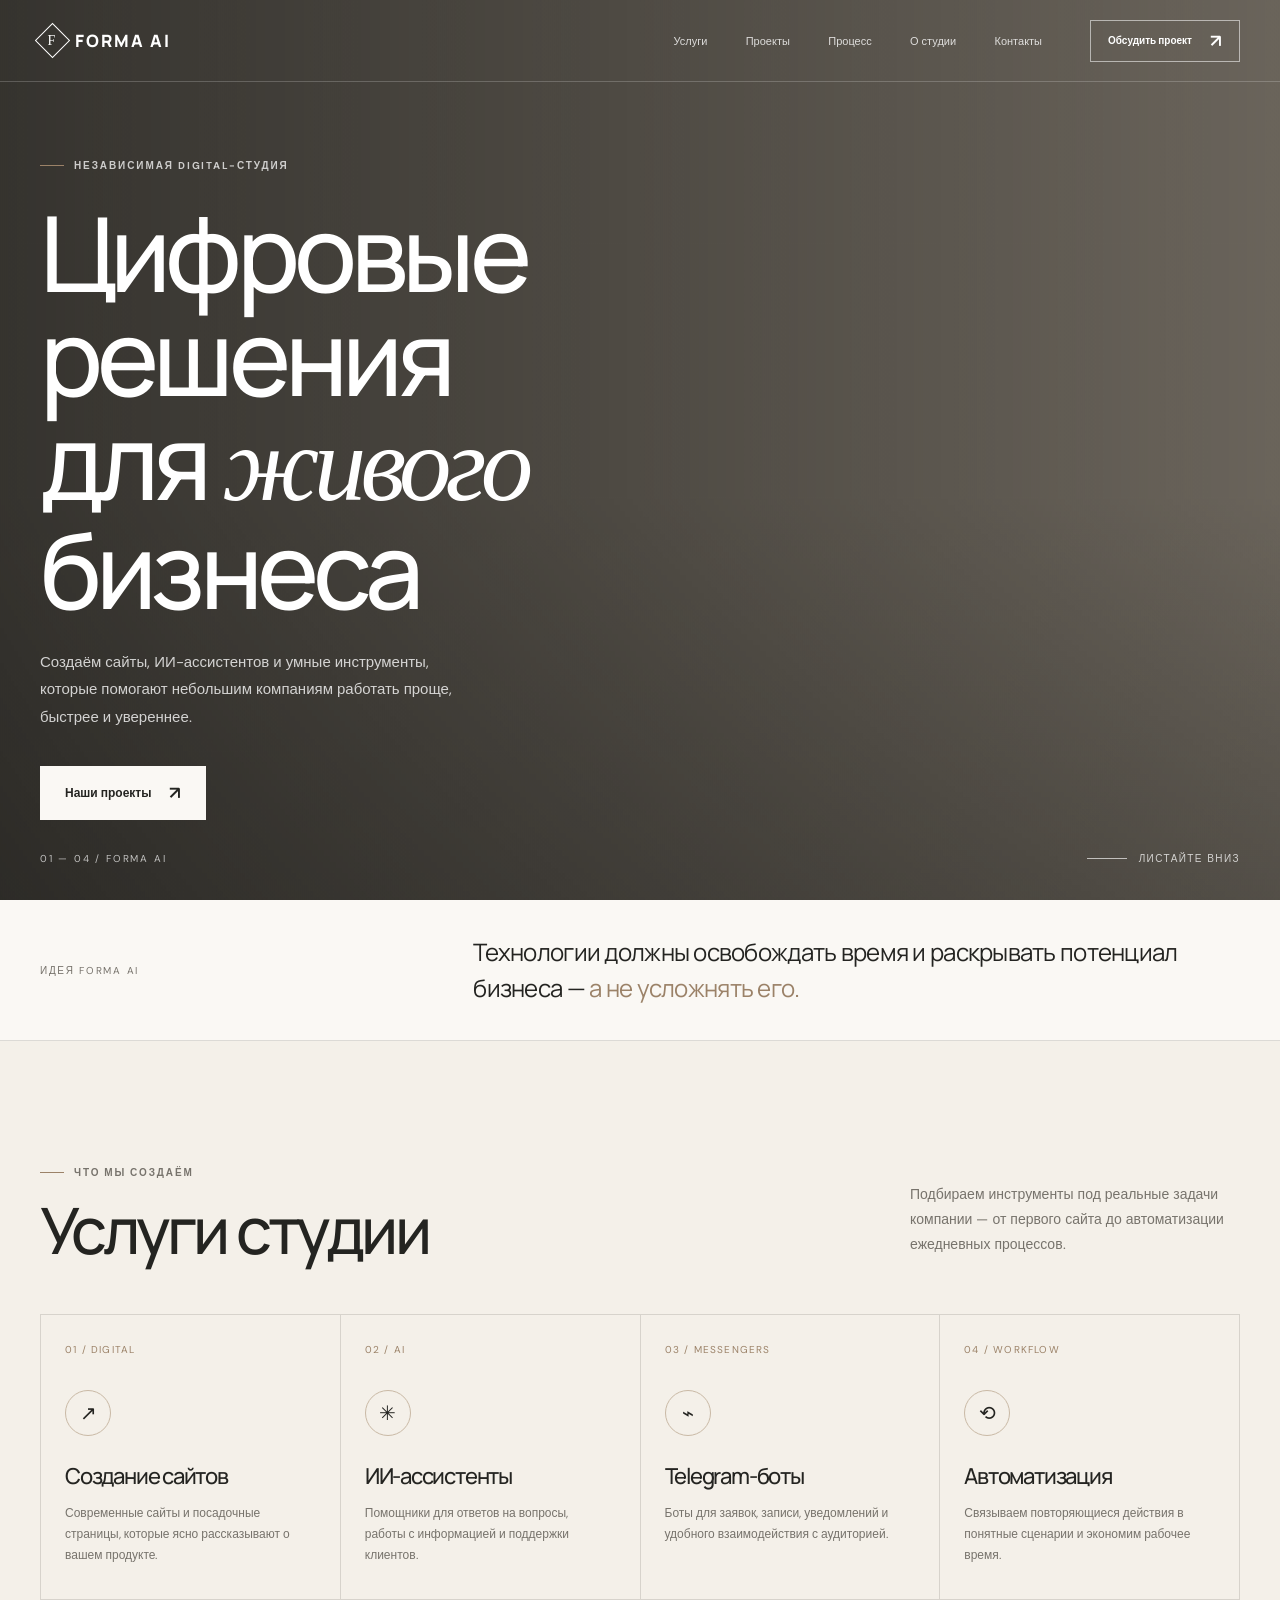
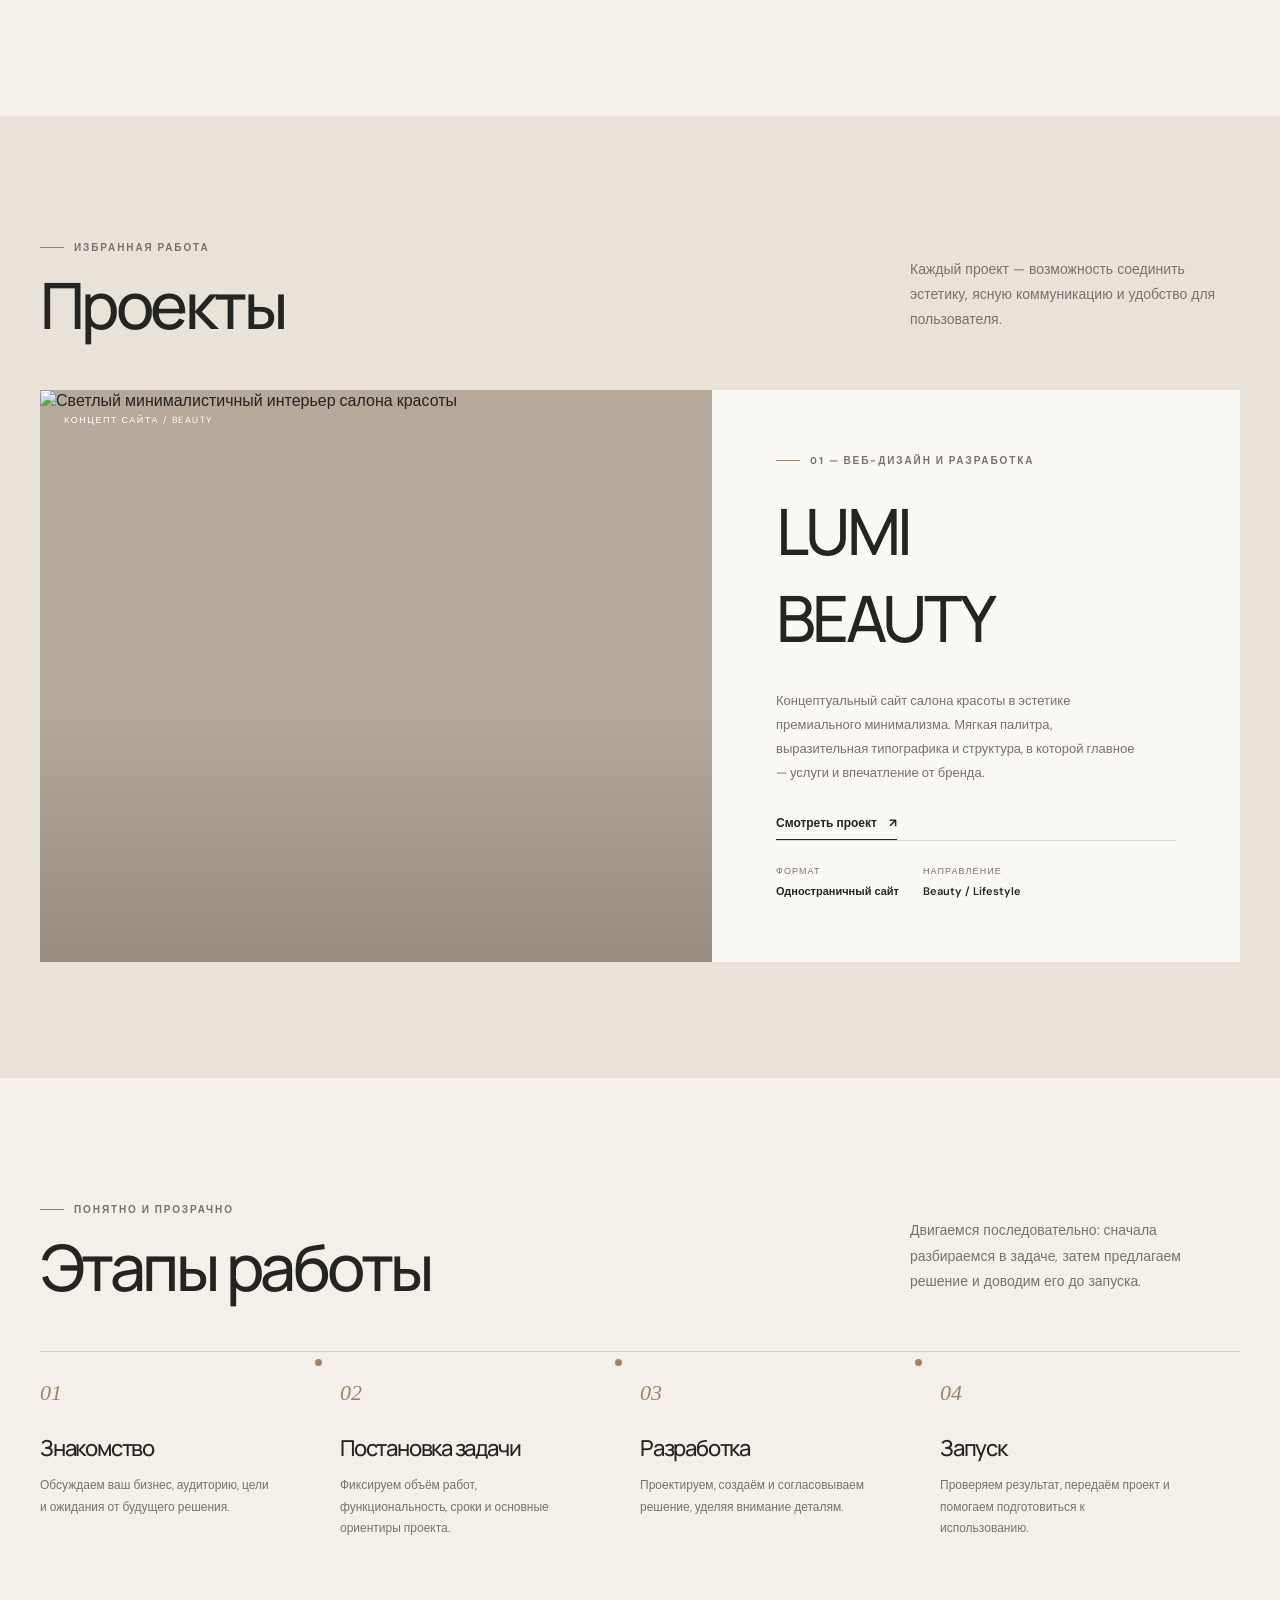
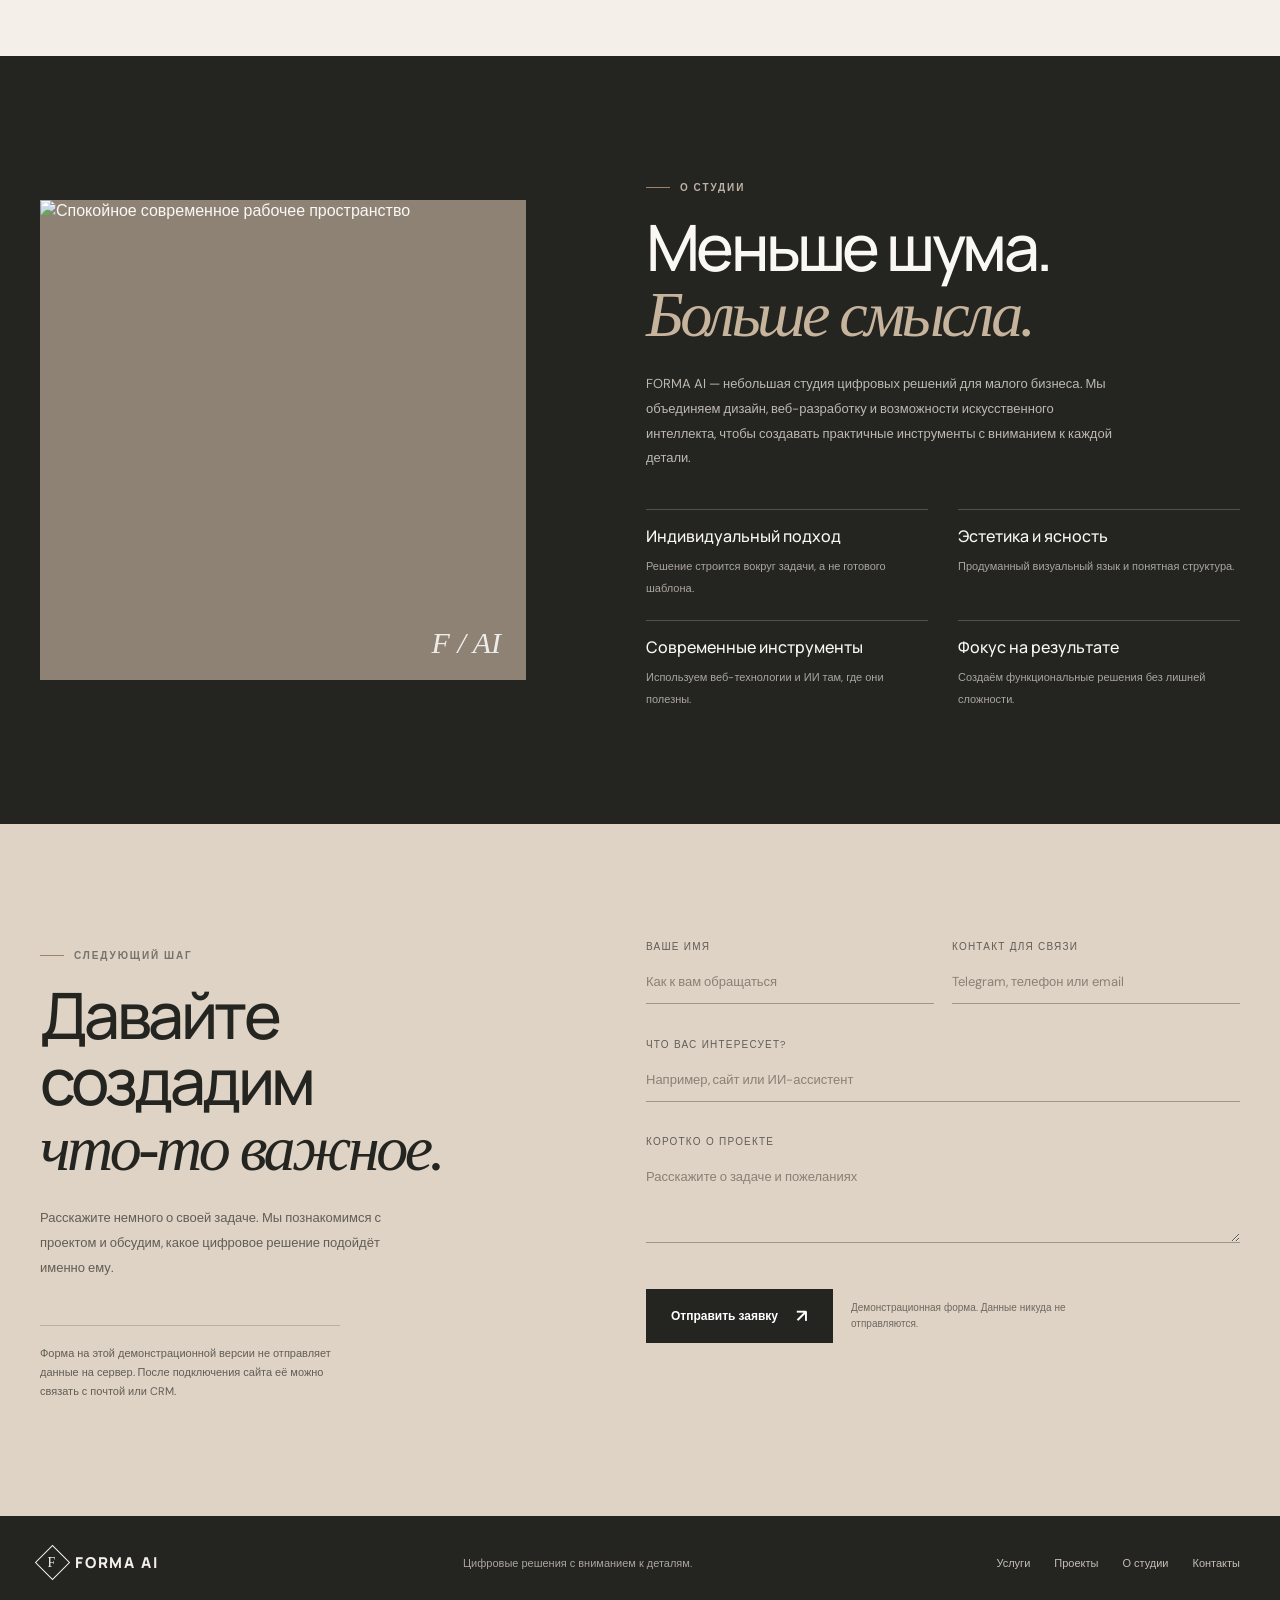
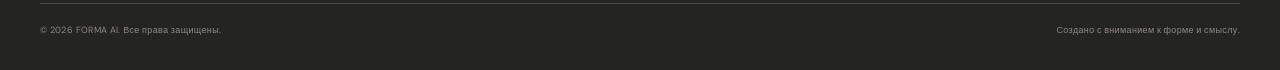
==== commit f80f8ed7: "FORMA AI" ====
--- a/index.html
+++ b/index.html
@@ -1,407 +1,1601 @@
-<!doctype html>
+
+<!DOCTYPE html>
 <html lang="ru">
 <head>
-  <meta charset="utf-8" />
-  <meta name="viewport" content="width=device-width, initial-scale=1" />
-  <title>FORMA AI · ИИ-консультант — демо для портфолио</title>
-  <meta name="description" content="Живой пример ИИ-консультанта FORMA AI: отвечает на вопросы по услугам и ценам, собирает заявки, записывает на консультацию. Встраивается на любой сайт." />
-
-  <!--可以直接嵌入到任何页面：替换下面 4 строки на свой путь -->
-  <link rel="stylesheet" href="forma-chat.css" />
-
-  <style>
-    /* ---- Демо-страница FORMA AI (не входит в виджет) ---- */
-    * { box-sizing: border-box; margin: 0; padding: 0; }
-    html, body { background: #ffffff; color: #0a0a0a; }
-
-    body {
-      font-family: -apple-system, BlinkMacSystemFont, "Segoe UI", "Inter", "Helvetica Neue", Arial, sans-serif;
-      font-size: 16px;
-      line-height: 1.6;
-      -webkit-font-smoothing: antialiased;
-      -moz-osx-font-smoothing: grayscale;
-    }
-
-    .container { max-width: 1080px; margin: 0 auto; padding: 0 24px; }
-
-    /* --- Шапка --- */
-    .nav {
-      display: flex;
-      align-items: center;
-      justify-content: space-between;
-      padding: 28px 0;
-      border-bottom: 1px solid #f0f0f0;
-    }
-
-    .nav-logo {
-      font-size: 15px;
-      font-weight: 700;
-      letter-spacing: 0.08em;
-    }
-    .nav-logo span { color: #999; font-weight: 400; margin-left: 8px; }
-
-    .nav-links { display: flex; gap: 28px; }
-    .nav-links a {
-      color: #0a0a0a;
-      text-decoration: none;
-      font-size: 13px;
-      letter-spacing: 0.02em;
-      opacity: 0.7;
-      transition: opacity 0.2s;
-    }
-    .nav-links a:hover { opacity: 1; }
-
-    /* --- Hero --- */
-    .hero { padding: 80px 0 60px; border-bottom: 1px solid #f0f0f0; }
-    .hero-eyebrow {
-      font-size: 12px;
-      letter-spacing: 0.16em;
-      color: #999;
-      text-transform: uppercase;
-      margin-bottom: 24px;
-    }
-    .hero h1 {
-      font-size: clamp(40px, 6vw, 72px);
-      font-weight: 700;
-      line-height: 1.05;
-      letter-spacing: -0.02em;
-      margin-bottom: 24px;
-      max-width: 900px;
-    }
-    .hero h1 em { font-style: normal; color: #999; }
-    .hero-sub {
-      font-size: 18px;
-      color: #666;
-      max-width: 580px;
-      margin-bottom: 40px;
-    }
-    .hero-cta {
-      display: inline-flex;
-      align-items: center;
-      gap: 12px;
-      background: #0a0a0a;
-      color: #fff;
-      padding: 16px 28px;
-      border-radius: 100px;
-      text-decoration: none;
-      font-size: 14px;
-      font-weight: 500;
-      cursor: pointer;
-      border: none;
-      transition: transform 0.2s;
-    }
-    .hero-cta:hover { transform: translateY(-1px); }
-    .hero-cta-arrow { font-size: 16px; }
-
-    /* --- Разделы --- */
-    .section {
-      padding: 80px 0;
-      border-bottom: 1px solid #f0f0f0;
-    }
-
-    .section-num {
-      font-size: 12px;
-      letter-spacing: 0.16em;
-      color: #999;
-      text-transform: uppercase;
-      margin-bottom: 16px;
-    }
-
-    .section h2 {
-      font-size: clamp(28px, 4vw, 40px);
-      font-weight: 700;
-      line-height: 1.15;
-      letter-spacing: -0.015em;
-      margin-bottom: 24px;
-      max-width: 720px;
-    }
-
-    .section p {
-      font-size: 17px;
-      color: #444;
-      max-width: 640px;
-      margin-bottom: 16px;
-    }
-
-    /* --- Сетка возможностей --- */
-    .grid {
-      display: grid;
-      grid-template-columns: repeat(auto-fit, minmax(280px, 1fr));
-      gap: 24px;
-      margin-top: 48px;
-    }
-    .feature {
-      padding: 28px;
-      border: 1px solid #ececec;
-      border-radius: 16px;
-      transition: border-color 0.2s, transform 0.2s;
-    }
-    .feature:hover {
-      border-color: #0a0a0a;
-      transform: translateY(-2px);
-    }
-    .feature-icon {
-      width: 36px;
-      height: 36px;
-      border-radius: 10px;
-      background: #0a0a0a;
-      color: #fff;
-      display: flex;
-      align-items: center;
-      justify-content: center;
-      font-weight: 700;
-      font-size: 13px;
-      margin-bottom: 16px;
-    }
-    .feature h3 {
-      font-size: 17px;
-      font-weight: 600;
-      margin-bottom: 8px;
-    }
-    .feature p {
-      font-size: 14px;
-      color: #666;
-      margin: 0;
-      max-width: none;
-    }
-
-    /* --- Демо-блок --- */
-    .demo-block {
-      background: #fafafa;
-      border-radius: 20px;
-      padding: 48px;
-      margin-top: 48px;
-      text-align: center;
-    }
-    .demo-block h3 {
-      font-size: 22px;
-      font-weight: 600;
-      margin-bottom: 12px;
-    }
-    .demo-block p {
-      color: #666;
-      margin: 0 auto 24px;
-      max-width: 460px;
-    }
-    .demo-cta {
-      display: inline-flex;
-      align-items: center;
-      gap: 10px;
-      background: #0a0a0a;
-      color: #fff;
-      padding: 14px 24px;
-      border-radius: 100px;
-      font-size: 14px;
-      font-weight: 500;
-      cursor: pointer;
-      border: none;
-    }
-    .demo-pulse {
-      width: 8px;
-      height: 8px;
-      border-radius: 50%;
-      background: #4ade80;
-      animation: pulse 1.6s infinite;
-    }
-    @keyframes pulse {
-      0%, 100% { opacity: 1; transform: scale(1); }
-      50%      { opacity: 0.5; transform: scale(1.4); }
-    }
-
-    /* --- Технический блок --- */
-    .tech-list {
-      display: grid;
-      grid-template-columns: repeat(auto-fit, minmax(200px, 1fr));
-      gap: 16px;
-      margin-top: 32px;
-    }
-    .tech-item {
-      padding: 16px 20px;
-      background: #fafafa;
-      border-radius: 12px;
-      font-size: 13px;
-    }
-    .tech-item strong {
-      display: block;
-      font-size: 12px;
-      letter-spacing: 0.06em;
-      text-transform: uppercase;
-      color: #999;
-      margin-bottom: 6px;
-      font-weight: 600;
-    }
-    .tech-item code {
-      font-family: "SF Mono", Monaco, Consolas, monospace;
-      font-size: 12px;
-      color: #0a0a0a;
-    }
-
-    /* --- Подвал --- */
-    .footer {
-      padding: 60px 0 40px;
-      color: #666;
-      font-size: 13px;
-    }
-    .footer-tagline {
-      font-size: 18px;
-      color: #0a0a0a;
-      font-weight: 500;
-      margin-bottom: 24px;
-    }
-    .footer-meta {
-      display: flex;
-      justify-content: space-between;
-      flex-wrap: wrap;
-      gap: 16px;
-      padding-top: 24px;
-      border-top: 1px solid #f0f0f0;
-    }
-    .footer a {
-      color: #0a0a0a;
-      text-decoration: none;
-    }
-
-    @media (max-width: 600px) {
-      .nav-links { display: none; }
-      .hero { padding: 48px 0; }
-      .section { padding: 56px 0; }
-      .demo-block { padding: 32px 20px; }
-    }
-  </style>
+<meta charset="UTF-8">
+<meta name="viewport" content="width=device-width, initial-scale=1.0">
+<meta name="theme-color" content="#f4f0e9">
+<meta name="description" content="FORMA AI — цифровая студия для малого бизнеса. Создание сайтов, ИИ-ассистентов, Telegram-ботов и автоматизация процессов.">
+<meta name="robots" content="index, follow">
+<title>FORMA AI — цифровые решения для бизнеса</title>
+
+<link rel="preconnect" href="https://fonts.googleapis.com">
+<link rel="preconnect" href="https://fonts.gstatic.com" crossorigin>
+<link href="https://fonts.googleapis.com/css2?family=DM+Sans:wght@400;500;600;700&family=Manrope:wght@400;500;600;700;800&display=swap" rel="stylesheet">
+
+<style>
+:root {
+  --paper: #f4f0e9;
+  --light: #faf8f4;
+  --sand: #ded3c4;
+  --ink: #242421;
+  --muted: #77736c;
+  --accent: #9b8268;
+  --line: rgba(36,36,33,.14);
+  --sans: "DM Sans", Arial, sans-serif;
+  --display: "Manrope", Arial, sans-serif;
+  --ease: cubic-bezier(.2,.7,.2,1);
+}
+
+* { box-sizing: border-box; }
+
+html {
+  scroll-behavior: smooth;
+  scroll-padding-top: 90px;
+}
+
+body {
+  margin: 0;
+  color: var(--ink);
+  background: var(--paper);
+  font-family: var(--sans);
+  -webkit-font-smoothing: antialiased;
+  overflow-x: hidden;
+}
+
+body.menu-open { overflow: hidden; }
+
+a {
+  color: inherit;
+  text-decoration: none;
+}
+
+button, input, textarea { font: inherit; }
+
+button, a { -webkit-tap-highlight-color: transparent; }
+
+.container {
+  width: min(1200px, calc(100% - 64px));
+  margin-inline: auto;
+}
+
+.section { padding: 116px 0; }
+
+.eyebrow {
+  display: inline-flex;
+  align-items: center;
+  gap: 10px;
+  color: var(--muted);
+  font-size: 10px;
+  letter-spacing: .19em;
+  text-transform: uppercase;
+  font-weight: 700;
+}
+
+.eyebrow::before {
+  content: "";
+  width: 24px;
+  height: 1px;
+  background: var(--accent);
+}
+
+h1, h2, h3 {
+  font-family: var(--display);
+  font-weight: 500;
+  letter-spacing: -.055em;
+}
+
+h2 {
+  font-size: clamp(38px, 5vw, 66px);
+  line-height: 1.02;
+  margin: 18px 0 0;
+}
+
+.section-head {
+  display: flex;
+  justify-content: space-between;
+  align-items: end;
+  gap: 32px;
+  margin-bottom: 52px;
+}
+
+.section-note {
+  max-width: 330px;
+  color: var(--muted);
+  font-size: 14px;
+  line-height: 1.8;
+  margin: 0 0 5px;
+}
+
+.button {
+  display: inline-flex;
+  justify-content: center;
+  align-items: center;
+  gap: 18px;
+  min-height: 54px;
+  padding: 0 24px;
+  border: 1px solid var(--ink);
+  background: var(--ink);
+  color: #fff;
+  font-size: 12px;
+  font-weight: 600;
+  cursor: pointer;
+  transition: .3s var(--ease);
+}
+
+.button:hover {
+  background: transparent;
+  color: var(--ink);
+  transform: translateY(-2px);
+}
+
+.button .arrow {
+  font-size: 18px;
+  transition: transform .3s;
+}
+
+.button:hover .arrow {
+  transform: translate(3px,-3px);
+}
+
+.button-light {
+  color: var(--ink);
+  background: var(--light);
+  border-color: var(--light);
+}
+
+.button-light:hover {
+  color: white;
+  background: transparent;
+  border-color: white;
+}
+
+.text-link {
+  display: inline-flex;
+  gap: 12px;
+  align-items: center;
+  font-size: 12px;
+  font-weight: 700;
+  border-bottom: 1px solid var(--ink);
+  padding-bottom: 8px;
+}
+
+.text-link span { transition: transform .25s; }
+.text-link:hover span { transform: translate(3px,-3px); }
+
+/* HEADER */
+
+.header {
+  height: 82px;
+  display: flex;
+  align-items: center;
+  position: absolute;
+  inset: 0 0 auto;
+  z-index: 20;
+  border-bottom: 1px solid rgba(255,255,255,.2);
+  color: white;
+}
+
+.nav {
+  display: flex;
+  align-items: center;
+  justify-content: space-between;
+  gap: 28px;
+}
+
+.logo {
+  display: inline-flex;
+  align-items: center;
+  gap: 10px;
+  font: 800 17px var(--display);
+  letter-spacing: .12em;
+  white-space: nowrap;
+}
+
+.logo-mark {
+  width: 25px;
+  height: 25px;
+  border: 1px solid currentColor;
+  display: grid;
+  place-items: center;
+  transform: rotate(45deg);
+  font: 500 14px Georgia, serif;
+}
+
+.logo-mark span { transform: rotate(-45deg); }
+
+.nav-links {
+  display: flex;
+  align-items: center;
+  gap: clamp(20px, 3vw, 42px);
+  margin-left: auto;
+  margin-right: 20px;
+}
+
+.nav-links a {
+  color: rgba(255,255,255,.8);
+  font-size: 11px;
+  transition: color .2s;
+}
+
+.nav-links a:hover { color: white; }
+
+.header .button {
+  min-height: 42px;
+  padding: 0 17px;
+  font-size: 10px;
+  background: transparent;
+  border-color: rgba(255,255,255,.55);
+  color: white;
+}
+
+.header .button:hover {
+  background: white;
+  color: var(--ink);
+}
+
+.menu-toggle {
+  display: none;
+  width: 44px;
+  height: 44px;
+  border: 1px solid rgba(255,255,255,.5);
+  color: white;
+  background: transparent;
+  cursor: pointer;
+}
+
+.menu-toggle span {
+  display: block;
+  width: 17px;
+  height: 1px;
+  background: currentColor;
+  margin: 5px auto;
+  transition: transform .25s;
+}
+
+/* HERO */
+
+.hero {
+  min-height: 760px;
+  height: min(900px, 100svh);
+  position: relative;
+  display: flex;
+  align-items: center;
+  color: white;
+  background: #777066;
+  overflow: hidden;
+}
+
+.hero-bg {
+  position: absolute;
+  inset: 0;
+  background:
+    linear-gradient(90deg, rgba(22,22,20,.68), rgba(22,22,20,.42) 48%, rgba(22,22,20,.12)),
+    linear-gradient(0deg, rgba(22,22,20,.28), transparent 45%),
+    url("https://images.unsplash.com/photo-1497366754035-f200968a6e72?auto=format&fit=crop&w=2200&q=85") center/cover;
+  animation: heroReveal 1.3s var(--ease) both;
+}
+
+.hero-content {
+  position: relative;
+  z-index: 1;
+  padding-top: 70px;
+  max-width: 850px;
+}
+
+.hero .eyebrow { color: rgba(255,255,255,.75); }
+
+.hero h1 {
+  font-size: clamp(54px, 8.2vw, 112px);
+  line-height: .99;
+  max-width: 900px;
+  margin: 28px 0;
+}
+
+.hero h1 em {
+  font-family: Georgia, serif;
+  font-weight: 400;
+}
+
+.hero-copy {
+  max-width: 440px;
+  color: rgba(255,255,255,.78);
+  font-size: 15px;
+  line-height: 1.85;
+  margin-bottom: 34px;
+}
+
+.hero-bottom {
+  position: absolute;
+  z-index: 2;
+  bottom: 35px;
+  left: 0;
+  right: 0;
+  display: flex;
+  justify-content: space-between;
+  align-items: center;
+}
+
+.hero-index {
+  color: rgba(255,255,255,.7);
+  font-size: 10px;
+  letter-spacing: .18em;
+}
+
+.scroll-cue {
+  display: flex;
+  align-items: center;
+  gap: 12px;
+  color: rgba(255,255,255,.75);
+  font-size: 10px;
+  letter-spacing: .14em;
+  text-transform: uppercase;
+}
+
+.scroll-cue i {
+  width: 40px;
+  height: 1px;
+  background: rgba(255,255,255,.65);
+}
+
+/* INTRO */
+
+.intro-strip {
+  background: var(--light);
+  border-bottom: 1px solid var(--line);
+}
+
+.intro-grid {
+  display: grid;
+  grid-template-columns: 1fr 2fr;
+  gap: 50px;
+  padding: 34px 0;
+  align-items: center;
+}
+
+.intro-label {
+  font-size: 10px;
+  letter-spacing: .17em;
+  text-transform: uppercase;
+  color: var(--muted);
+}
+
+.intro-text {
+  font: 400 clamp(18px, 2vw, 24px)/1.5 var(--display);
+  letter-spacing: -.03em;
+  max-width: 790px;
+  margin: 0;
+}
+
+.intro-text span { color: var(--accent); }
+
+/* SERVICES */
+
+.services-grid {
+  display: grid;
+  grid-template-columns: repeat(4, 1fr);
+  border-top: 1px solid var(--line);
+  border-left: 1px solid var(--line);
+}
+
+.service-card {
+  min-height: 285px;
+  padding: 28px 24px 25px;
+  border-right: 1px solid var(--line);
+  border-bottom: 1px solid var(--line);
+  display: flex;
+  flex-direction: column;
+  transition: background .35s, transform .35s;
+}
+
+.service-card:hover {
+  background: var(--light);
+  transform: translateY(-5px);
+}
+
+.service-number {
+  color: var(--accent);
+  font-size: 10px;
+  letter-spacing: .12em;
+}
+
+.service-icon {
+  width: 46px;
+  height: 46px;
+  margin: 34px 0 25px;
+  border: 1px solid #c9b9a5;
+  border-radius: 50%;
+  display: grid;
+  place-items: center;
+  font: 20px Georgia, serif;
+}
+
+.service-card h3 {
+  font-size: 22px;
+  margin: 0 0 12px;
+}
+
+.service-card p {
+  color: var(--muted);
+  font-size: 12px;
+  line-height: 1.75;
+  margin: 0;
+  max-width: 230px;
+}
+
+/* PORTFOLIO */
+
+.portfolio { background: #e9e2d8; }
+
+.project-card {
+  display: grid;
+  grid-template-columns: 1.12fr .88fr;
+  min-height: 520px;
+  background: var(--light);
+}
+
+.project-image {
+  position: relative;
+  overflow: hidden;
+  min-height: 460px;
+  background: #b5a99b;
+}
+
+.project-image img {
+  width: 100%;
+  height: 100%;
+  min-height: 460px;
+  object-fit: cover;
+  transition: transform .8s var(--ease);
+}
+
+.project-card:hover .project-image img {
+  transform: scale(1.035);
+}
+
+.project-image::after {
+  content: "";
+  position: absolute;
+  inset: 0;
+  background: linear-gradient(0deg, rgba(28,25,22,.2), transparent 45%);
+  pointer-events: none;
+}
+
+.project-tag {
+  position: absolute;
+  z-index: 1;
+  top: 24px;
+  left: 24px;
+  color: white;
+  font-size: 9px;
+  letter-spacing: .17em;
+  text-transform: uppercase;
+}
+
+.project-info {
+  padding: clamp(34px, 5vw, 68px);
+  display: flex;
+  flex-direction: column;
+  align-items: flex-start;
+  justify-content: center;
+}
+
+.project-info h3 {
+  font-size: clamp(42px, 5vw, 64px);
+  margin: 20px 0 15px;
+}
+
+.project-info p {
+  max-width: 360px;
+  color: var(--muted);
+  font-size: 13px;
+  line-height: 1.85;
+  margin-bottom: 30px;
+}
+
+.project-meta {
+  display: flex;
+  gap: 24px;
+  padding-top: 24px;
+  margin-top: auto;
+  width: 100%;
+  border-top: 1px solid var(--line);
+}
+
+.project-meta div {
+  display: flex;
+  flex-direction: column;
+  gap: 7px;
+}
+
+.project-meta small {
+  color: var(--muted);
+  font-size: 9px;
+  letter-spacing: .12em;
+  text-transform: uppercase;
+}
+
+.project-meta strong {
+  font-size: 11px;
+  font-weight: 600;
+}
+
+/* PROCESS */
+
+.process-grid {
+  display: grid;
+  grid-template-columns: repeat(4, 1fr);
+  border-top: 1px solid var(--line);
+}
+
+.process-item {
+  padding: 28px 25px 0 0;
+  position: relative;
+}
+
+.process-item:not(:last-child)::after {
+  content: "";
+  position: absolute;
+  top: 7px;
+  right: 18px;
+  width: 7px;
+  height: 7px;
+  border-radius: 50%;
+  background: var(--accent);
+}
+
+.process-no {
+  color: var(--accent);
+  font: italic 22px Georgia, serif;
+}
+
+.process-item h3 {
+  font-size: 22px;
+  margin: 27px 0 12px;
+}
+
+.process-item p {
+  color: var(--muted);
+  font-size: 12px;
+  line-height: 1.8;
+  max-width: 230px;
+  margin: 0;
+}
+
+/* ABOUT */
+
+.about {
+  background: var(--ink);
+  color: var(--light);
+}
+
+.about-layout {
+  display: grid;
+  grid-template-columns: .9fr 1.1fr;
+  gap: 10%;
+  align-items: center;
+}
+
+.about-visual {
+  min-height: 480px;
+  position: relative;
+  overflow: hidden;
+  background: #8e8274;
+}
+
+.about-visual img {
+  width: 100%;
+  height: 480px;
+  object-fit: cover;
+  filter: saturate(.72);
+}
+
+.about-visual::after {
+  content: "F / AI";
+  position: absolute;
+  bottom: 20px;
+  right: 25px;
+  color: rgba(255,255,255,.85);
+  font: italic 30px Georgia, serif;
+}
+
+.about-copy .eyebrow { color: #bdb3a6; }
+
+.about-copy h2 { margin: 20px 0 25px; }
+
+.about-copy h2 em {
+  font-family: Georgia, serif;
+  font-weight: 400;
+  color: #c7b49d;
+}
+
+.about-copy > p {
+  color: #bdb9b1;
+  font-size: 13px;
+  line-height: 1.9;
+  max-width: 480px;
+}
+
+.benefits {
+  display: grid;
+  grid-template-columns: 1fr 1fr;
+  gap: 23px 30px;
+  margin-top: 38px;
+}
+
+.benefit {
+  border-top: 1px solid rgba(255,255,255,.2);
+  padding-top: 15px;
+}
+
+.benefit strong {
+  display: block;
+  font: 500 16px var(--display);
+  margin-bottom: 7px;
+}
+
+.benefit span {
+  color: #aaa69e;
+  font-size: 11px;
+  line-height: 1.6;
+}
+
+/* CONTACT */
+
+.contact { background: var(--sand); }
+
+.contact-layout {
+  display: grid;
+  grid-template-columns: .9fr 1.1fr;
+  gap: 10%;
+}
+
+.contact-copy h2 { margin: 20px 0 25px; }
+
+.contact-copy p {
+  color: #625d56;
+  font-size: 13px;
+  line-height: 1.9;
+  max-width: 360px;
+}
+
+.contact-note {
+  margin-top: 45px;
+  padding-top: 18px;
+  border-top: 1px solid rgba(36,36,33,.2);
+  color: #625d56;
+  font-size: 11px;
+  line-height: 1.7;
+  max-width: 300px;
+}
+
+.contact-form {
+  display: grid;
+  grid-template-columns: 1fr 1fr;
+  gap: 24px 18px;
+}
+
+.field {
+  display: flex;
+  flex-direction: column;
+  gap: 10px;
+}
+
+.field-full { grid-column: 1 / -1; }
+
+.field label {
+  font-size: 10px;
+  letter-spacing: .12em;
+  text-transform: uppercase;
+  color: #625d56;
+}
+
+.field input, .field textarea {
+  width: 100%;
+  border: 0;
+  border-bottom: 1px solid rgba(36,36,33,.35);
+  border-radius: 0;
+  background: transparent;
+  padding: 10px 0 13px;
+  color: var(--ink);
+  outline: none;
+  font-size: 13px;
+  transition: border-color .2s;
+}
+
+.field input:focus, .field textarea:focus {
+  border-color: var(--ink);
+}
+
+.field input::placeholder, .field textarea::placeholder {
+  color: #898177;
+}
+
+.field textarea {
+  resize: vertical;
+  min-height: 85px;
+}
+
+.form-bottom {
+  grid-column: 1 / -1;
+  display: flex;
+  flex-wrap: wrap;
+  align-items: center;
+  gap: 18px;
+  margin-top: 8px;
+}
+
+.form-hint {
+  color: #6f685f;
+  font-size: 10px;
+  line-height: 1.6;
+  max-width: 230px;
+}
+
+.form-status {
+  grid-column: 1 / -1;
+  min-height: 20px;
+  font-size: 12px;
+  color: #3d5946;
+  margin: 0;
+}
+
+.form-status.error { color: #8b3e35; }
+
+/* FOOTER */
+
+.footer {
+  background: #242421;
+  color: #f4f0e9;
+  padding: 34px 0;
+}
+
+.footer-top {
+  display: flex;
+  justify-content: space-between;
+  align-items: center;
+  gap: 30px;
+  padding-bottom: 28px;
+  border-bottom: 1px solid rgba(255,255,255,.17);
+}
+
+.footer .logo { font-size: 15px; }
+
+.footer-caption {
+  color: #aaa69e;
+  font-size: 11px;
+  margin: 0;
+}
+
+.footer-links {
+  display: flex;
+  gap: 24px;
+}
+
+.footer-links a {
+  color: #c5c0b8;
+  font-size: 11px;
+  transition: color .2s;
+}
+
+.footer-links a:hover { color: white; }
+
+.footer-bottom {
+  display: flex;
+  justify-content: space-between;
+  gap: 20px;
+  padding-top: 20px;
+  color: #8e8a82;
+  font-size: 9px;
+  letter-spacing: .04em;
+}
+
+/* ANIMATIONS */
+
+.reveal {
+  opacity: 0;
+  transform: translateY(24px);
+  transition: opacity .75s var(--ease), transform .75s var(--ease);
+}
+
+.reveal.is-visible {
+  opacity: 1;
+  transform: none;
+}
+
+@keyframes heroReveal {
+  from { opacity: .5; transform: scale(1.07); }
+  to { opacity: 1; transform: scale(1.025); }
+}
+
+/* TABLET */
+
+@media (max-width: 900px) {
+  .container { width: min(100% - 44px, 1200px); }
+
+  .nav-links {
+    gap: 18px;
+    margin-right: 5px;
+  }
+
+  .nav-links a { font-size: 10px; }
+
+  .header .button { padding: 0 12px; }
+
+  .services-grid { grid-template-columns: repeat(2, 1fr); }
+
+  .service-card { min-height: 250px; }
+
+  .about-layout, .contact-layout { gap: 7%; }
+
+  .about-visual, .about-visual img {
+    min-height: 420px;
+    height: 420px;
+  }
+}
+
+/* MOBILE */
+
+@media (max-width: 680px) {
+  html { scroll-padding-top: 72px; }
+
+  .container { width: calc(100% - 40px); }
+
+  .section { padding: 78px 0; }
+
+  .section-head {
+    display: block;
+    margin-bottom: 34px;
+  }
+
+  .section-note { margin-top: 18px; }
+
+  .header { height: 70px; }
+
+  .logo { font-size: 15px; }
+
+  .menu-toggle {
+    display: block;
+    margin-left: auto;
+  }
+
+  .header .nav > .button { display: none; }
+
+  .nav-links {
+    position: fixed;
+    inset: 70px 0 0;
+    margin: 0;
+    padding: 38px 28px;
+    background: var(--ink);
+    display: flex;
+    flex-direction: column;
+    align-items: flex-start;
+    gap: 26px;
+    transform: translateX(100%);
+    transition: transform .35s var(--ease);
+  }
+
+  .nav-links a {
+    font: 500 26px var(--display);
+    color: var(--paper);
+  }
+
+  .menu-open .nav-links { transform: translateX(0); }
+
+  .menu-open .menu-toggle span:first-child {
+    transform: translateY(3px) rotate(45deg);
+  }
+
+  .menu-open .menu-toggle span:last-child {
+    transform: translateY(-3px) rotate(-45deg);
+  }
+
+  .hero {
+    min-height: 700px;
+    height: 94svh;
+    max-height: 850px;
+  }
+
+  .hero-bg { background-position: 58% center; }
+
+  .hero-content { padding-top: 50px; }
+
+  .hero h1 {
+    font-size: clamp(48px, 14vw, 76px);
+    margin: 23px 0;
+  }
+
+  .hero-copy {
+    font-size: 13px;
+    max-width: 340px;
+  }
+
+  .hero-bottom { bottom: 24px; }
+
+  .scroll-cue { display: none; }
+
+  .intro-grid {
+    grid-template-columns: 1fr;
+    gap: 17px;
+    padding: 27px 0;
+  }
+
+  .intro-text { font-size: 19px; }
+
+  h2 { font-size: 42px; }
+
+  .services-grid { grid-template-columns: 1fr 1fr; }
+
+  .service-card {
+    min-height: 235px;
+    padding: 20px 16px;
+  }
+
+  .service-icon { margin: 27px 0 20px; }
+
+  .service-card h3 { font-size: 18px; }
+
+  .service-card p { font-size: 11px; }
+
+  .project-card { grid-template-columns: 1fr; }
+
+  .project-image, .project-image img {
+    min-height: 300px;
+    height: 300px;
+  }
+
+  .project-info {
+    min-height: 390px;
+    padding: 32px 25px;
+  }
+
+  .project-info h3 { font-size: 48px; }
+
+  .process-grid {
+    grid-template-columns: 1fr 1fr;
+    row-gap: 35px;
+  }
+
+  .process-item { padding-right: 15px; }
+
+  .process-item:not(:last-child)::after { display: none; }
+
+  .process-item h3 {
+    font-size: 19px;
+    margin-top: 18px;
+  }
+
+  .about-layout, .contact-layout {
+    grid-template-columns: 1fr;
+    gap: 38px;
+  }
+
+  .about-visual, .about-visual img {
+    min-height: 310px;
+    height: 310px;
+  }
+
+  .about-copy h2 { font-size: 42px; }
+
+  .benefits { gap: 20px 16px; }
+
+  .benefit strong { font-size: 14px; }
+
+  .contact-copy h2 { font-size: 44px; }
+
+  .contact-note { margin-top: 25px; }
+
+  .contact-form {
+    grid-template-columns: 1fr;
+    gap: 21px;
+  }
+
+  .field-full, .form-bottom, .form-status {
+    grid-column: 1;
+  }
+
+  .form-bottom {
+    align-items: flex-start;
+    flex-direction: column;
+  }
+
+  .footer-top {
+    align-items: flex-start;
+    flex-direction: column;
+  }
+
+  .footer-links {
+    flex-wrap: wrap;
+    gap: 16px 22px;
+  }
+
+  .footer-bottom {
+    flex-direction: column;
+    gap: 9px;
+  }
+}
+
+@media (prefers-reduced-motion: reduce) {
+  *, *::before, *::after {
+    scroll-behavior: auto !important;
+    animation-duration: .01ms !important;
+    animation-iteration-count: 1 !important;
+    transition-duration: .01ms !important;
+  }
+
+  .reveal {
+    opacity: 1;
+    transform: none;
+  }
+}
+</style>
+
+<script type="application/ld+json">
+{
+  "@context": "https://schema.org",
+  "@type": "ProfessionalService",
+  "name": "FORMA AI",
+  "description": "Цифровая студия для малого бизнеса: сайты, ИИ-ассистенты, Telegram-боты и автоматизация.",
+  "areaServed": "Worldwide",
+  "serviceType": [
+    "Веб-разработка",
+    "ИИ-ассистенты",
+    "Telegram-боты",
+    "Автоматизация бизнес-процессов"
+  ]
+}
+</script>
 </head>
+
 <body>
 
-  <header class="container">
-    <nav class="nav">
-      <div class="nav-logo">FORMA AI <span>· ИИ-консультант</span></div>
-      <div class="nav-links">
-        <a href="#features">Возможности</a>
-        <a href="#demo">Демо</a>
-        <a href="#tech">Технологии</a>
-        <a href="https://snegggg970-gif.github.io/forma-ai/" target="_blank">Сайт студии ↗</a>
+<header class="header">
+  <nav class="nav container" aria-label="Главная навигация">
+
+    <a class="logo" href="#top" aria-label="FORMA AI — на главную">
+      <span class="logo-mark" aria-hidden="true"><span>F</span></span>
+      FORMA AI
+    </a>
+
+    <div class="nav-links" id="navLinks">
+      <a href="#services">Услуги</a>
+      <a href="#portfolio">Проекты</a>
+      <a href="#process">Процесс</a>
+      <a href="#about">О студии</a>
+      <a href="#contacts">Контакты</a>
+    </div>
+
+    <a class="button" href="#contacts">
+      Обсудить проект <span class="arrow" aria-hidden="true">↗</span>
+    </a>
+
+    <button
+      class="menu-toggle"
+      id="menuToggle"
+      type="button"
+      aria-label="Открыть меню"
+      aria-expanded="false"
+      aria-controls="navLinks">
+      <span></span><span></span>
+    </button>
+
+  </nav>
+</header>
+
+<main id="top">
+
+<!-- HERO -->
+
+<section class="hero" aria-labelledby="heroTitle">
+  <div class="hero-bg" aria-hidden="true"></div>
+
+  <div class="container">
+    <div class="hero-content">
+
+      <span class="eyebrow">Независимая digital-студия</span>
+
+      <h1 id="heroTitle">
+        Цифровые решения<br>
+        для <em>живого</em> бизнеса
+      </h1>
+
+      <p class="hero-copy">
+        Создаём сайты, ИИ-ассистентов и умные инструменты,
+        которые помогают небольшим компаниям работать проще,
+        быстрее и увереннее.
+      </p>
+
+      <a class="button button-light" href="#portfolio">
+        Наши проекты <span class="arrow" aria-hidden="true">↗</span>
+      </a>
+
+    </div>
+  </div>
+
+  <div class="container hero-bottom">
+    <span class="hero-index">01 — 04 / FORMA AI</span>
+    <span class="scroll-cue"><i></i> Листайте вниз</span>
+  </div>
+</section>
+
+<!-- INTRO -->
+
+<section class="intro-strip">
+  <div class="container intro-grid">
+
+    <span class="intro-label">Идея FORMA AI</span>
+
+    <p class="intro-text">
+      Технологии должны освобождать время и раскрывать потенциал бизнеса —
+      <span>а не усложнять его.</span>
+    </p>
+
+  </div>
+</section>
+
+<!-- SERVICES -->
+
+<section class="section" id="services">
+  <div class="container">
+
+    <div class="section-head reveal">
+      <div>
+        <span class="eyebrow">Что мы создаём</span>
+        <h2>Услуги студии</h2>
       </div>
-    </nav>
-  </header>
-
-  <main>
-    <!-- Hero -->
-    <section class="hero container">
-      <div class="hero-eyebrow">ПРОЕКТ В ПОРТФОЛИО · 2025</div>
-      <h1>ИИ-консультант <em>для digital-студии</em></h1>
-      <p class="hero-sub">
-        Живой пример чат-бота, который отвечает на вопросы об услугах и ценах,
-        помогает оставить заявку и записаться на консультацию. Работает на статике
-        из коробки, подключается к GigaChat или YandexGPT при необходимости.
+
+      <p class="section-note">
+        Подбираем инструменты под реальные задачи компании —
+        от первого сайта до автоматизации ежедневных процессов.
       </p>
-      <button class="hero-cta" onclick="window.FORMA_CHAT.open()">
-        Открыть демо-чат
-        <span class="hero-cta-arrow">↗</span>
-      </button>
-    </section>
-
-    <!-- Возможности -->
-    <section class="section container" id="features">
-      <div class="section-num">01 / ВОЗМОЖНОСТИ</div>
-      <h2>Что умеет ИИ-консультант FORMA AI</h2>
+    </div>
+
+    <div class="services-grid">
+
+      <article class="service-card reveal">
+        <span class="service-number">01 / DIGITAL</span>
+        <div class="service-icon" aria-hidden="true">↗</div>
+        <h3>Создание сайтов</h3>
+        <p>Современные сайты и посадочные страницы, которые ясно рассказывают о вашем продукте.</p>
+      </article>
+
+      <article class="service-card reveal">
+        <span class="service-number">02 / AI</span>
+        <div class="service-icon" aria-hidden="true">✳</div>
+        <h3>ИИ-ассистенты</h3>
+        <p>Помощники для ответов на вопросы, работы с информацией и поддержки клиентов.</p>
+      </article>
+
+      <article class="service-card reveal">
+        <span class="service-number">03 / MESSENGERS</span>
+        <div class="service-icon" aria-hidden="true">⌁</div>
+        <h3>Telegram-боты</h3>
+        <p>Боты для заявок, записи, уведомлений и удобного взаимодействия с аудиторией.</p>
+      </article>
+
+      <article class="service-card reveal">
+        <span class="service-number">04 / WORKFLOW</span>
+        <div class="service-icon" aria-hidden="true">⟲</div>
+        <h3>Автоматизация</h3>
+        <p>Связываем повторяющиеся действия в понятные сценарии и экономим рабочее время.</p>
+      </article>
+
+    </div>
+  </div>
+</section>
+
+<!-- PORTFOLIO -->
+
+<section class="section portfolio" id="portfolio">
+  <div class="container">
+
+    <div class="section-head reveal">
+      <div>
+        <span class="eyebrow">Избранная работа</span>
+        <h2>Проекты</h2>
+      </div>
+
+      <p class="section-note">
+        Каждый проект — возможность соединить эстетику,
+        ясную коммуникацию и удобство для пользователя.
+      </p>
+    </div>
+
+    <article class="project-card reveal">
+
+      <a class="project-image"
+         href="https://snegggg970-gif.github.io/lumi-beauty/"
+         target="_blank"
+         rel="noopener noreferrer"
+         aria-label="Открыть сайт LUMI BEAUTY в новой вкладке">
+
+        <span class="project-tag">Концепт сайта / Beauty</span>
+
+        <img
+          src="https://images.unsplash.com/photo-1600948836101-f9ffda59d250?auto=format&fit=crop&w=1300&q=85"
+          alt="Светлый минималистичный интерьер салона красоты"
+          loading="lazy">
+
+      </a>
+
+      <div class="project-info">
+
+        <span class="eyebrow">01 — Веб-дизайн и разработка</span>
+
+        <h3>LUMI<br>BEAUTY</h3>
+
+        <p>
+          Концептуальный сайт салона красоты в эстетике
+          премиального минимализма. Мягкая палитра,
+          выразительная типографика и структура,
+          в которой главное — услуги и впечатление от бренда.
+        </p>
+
+        <a class="text-link"
+           href="https://snegggg970-gif.github.io/lumi-beauty/"
+           target="_blank"
+           rel="noopener noreferrer">
+          Смотреть проект <span aria-hidden="true">↗</span>
+        </a>
+
+        <div class="project-meta">
+          <div>
+            <small>Формат</small>
+            <strong>Одностраничный сайт</strong>
+          </div>
+
+          <div>
+            <small>Направление</small>
+            <strong>Beauty / Lifestyle</strong>
+          </div>
+        </div>
+
+      </div>
+    </article>
+
+  </div>
+</section>
+
+<!-- PROCESS -->
+
+<section class="section" id="process">
+  <div class="container">
+
+    <div class="section-head reveal">
+      <div>
+        <span class="eyebrow">Понятно и прозрачно</span>
+        <h2>Этапы работы</h2>
+      </div>
+
+      <p class="section-note">
+        Двигаемся последовательно: сначала разбираемся в задаче,
+        затем предлагаем решение и доводим его до запуска.
+      </p>
+    </div>
+
+    <div class="process-grid">
+
+      <article class="process-item reveal">
+        <span class="process-no">01</span>
+        <h3>Знакомство</h3>
+        <p>Обсуждаем ваш бизнес, аудиторию, цели и ожидания от будущего решения.</p>
+      </article>
+
+      <article class="process-item reveal">
+        <span class="process-no">02</span>
+        <h3>Постановка задачи</h3>
+        <p>Фиксируем объём работ, функциональность, сроки и основные ориентиры проекта.</p>
+      </article>
+
+      <article class="process-item reveal">
+        <span class="process-no">03</span>
+        <h3>Разработка</h3>
+        <p>Проектируем, создаём и согласовываем решение, уделяя внимание деталям.</p>
+      </article>
+
+      <article class="process-item reveal">
+        <span class="process-no">04</span>
+        <h3>Запуск</h3>
+        <p>Проверяем результат, передаём проект и помогаем подготовиться к использованию.</p>
+      </article>
+
+    </div>
+  </div>
+</section>
+
+<!-- ABOUT -->
+
+<section class="section about" id="about">
+  <div class="container about-layout">
+
+    <div class="about-visual reveal">
+      <img
+        src="https://images.unsplash.com/photo-1497366811353-6870744d04b2?auto=format&fit=crop&w=1100&q=85"
+        alt="Спокойное современное рабочее пространство"
+        loading="lazy">
+    </div>
+
+    <div class="about-copy reveal">
+
+      <span class="eyebrow">О студии</span>
+
+      <h2>
+        Меньше шума.<br>
+        <em>Больше смысла.</em>
+      </h2>
+
       <p>
-        Чат построен на базе знаний студии и работает в двух режимах:
-        демо (без API-ключа) и live (с реальной языковой моделью).
-        Один и тот же сценарий используется и в виджете на сайте, и в Telegram-боте.
+        FORMA AI — небольшая студия цифровых решений для малого бизнеса.
+        Мы объединяем дизайн, веб-разработку и возможности искусственного
+        интеллекта, чтобы создавать практичные инструменты
+        с вниманием к каждой детали.
       </p>
 
-      <div class="grid">
-        <div class="feature">
-          <div class="feature-icon">01</div>
-          <h3>Q&amp;A по услугам</h3>
-          <p>Отвечает на вопросы о сайте-визитке, лендинге, ботах, ИИ-консультанте и автоматизации. Цены — из актуального прайса.</p>
+      <div class="benefits">
+
+        <div class="benefit">
+          <strong>Индивидуальный подход</strong>
+          <span>Решение строится вокруг задачи, а не готового шаблона.</span>
         </div>
-        <div class="feature">
-          <div class="feature-icon">02</div>
-          <h3>Сбор заявок</h3>
-          <p>Пошаговый сценарий: имя → контакт → описание задачи. Заявка уходит в Telegram или на email команды.</p>
+
+        <div class="benefit">
+          <strong>Эстетика и ясность</strong>
+          <span>Продуманный визуальный язык и понятная структура.</span>
         </div>
-        <div class="feature">
-          <div class="feature-icon">03</div>
-          <h3>Запись на консультацию</h3>
-          <p>Выбор услуги → удобное время → контактные данные. Готовая запись передаётся команде FORMA AI.</p>
+
+        <div class="benefit">
+          <strong>Современные инструменты</strong>
+          <span>Используем веб-технологии и ИИ там, где они полезны.</span>
         </div>
-        <div class="feature">
-          <div class="feature-icon">04</div>
-          <h3>Примеры работ</h3>
-          <p>По запросу показывает кейсы из портфолио — например, проект LUMI BEAUTY — со ссылкой на живой сайт.</p>
+
+        <div class="benefit">
+          <strong>Фокус на результате</strong>
+          <span>Создаём функциональные решения без лишней сложности.</span>
         </div>
-        <div class="feature">
-          <div class="feature-icon">05</div>
-          <h3>Быстрые реплики</h3>
-          <p>Под каждым ответом — чипсы с дальнейшими шагами. Клиент не задумывается, что спросить дальше.</p>
-        </div>
-        <div class="feature">
-          <div class="feature-icon">06</div>
-          <h3>Брендовый интерфейс</h3>
-          <p>Минимализм, монохром, та же типографика, что и на сайте студии. Единый визуальный язык.</p>
-        </div>
-      </div>
-    </section>
-
-    <!-- Демо -->
-    <section class="section container" id="demo">
-      <div class="section-num">02 / ЖИВОЕ ДЕМО</div>
-      <h2>Попробуйте прямо сейчас</h2>
-      <p>Нажмите на кнопку — откроется чат-виджет в правом нижнем углу. Спросите про цены, попросите записать на консультацию или оставьте заявку.</p>
-
-      <div class="demo-block">
-        <h3>ИИ-консультант онлайн</h3>
-        <p>Бот работает в mock-режиме — отвечает сразу на основе базы знаний FORMA AI. Без задержек и без API-ключа.</p>
-        <button class="demo-cta" onclick="window.FORMA_CHAT.open()">
-          <span class="demo-pulse"></span>
-          Открыть чат
-        </button>
-      </div>
-    </section>
-
-    <!-- Технологии -->
-    <section class="section container" id="tech">
-      <div class="section-num">03 / ТЕХНОЛОГИИ</div>
-      <h2>Под капотом</h2>
-      <p>Виджет собирается из трёх файлов и не требует сборки. Можно выложить на GitHub Pages как есть — он заработает сразу. Для подключения реальной языковой модели нужен небольшой serverless-прокси (Cloudflare Worker или Vercel function).</p>
-
-      <div class="tech-list">
-        <div class="tech-item"><strong>Фронтенд</strong><code>HTML / CSS / Vanilla JS</code></div>
-        <div class="tech-item"><strong>Размер</strong><code>~22 KB (всё включено)</code></div>
-        <div class="tech-item"><strong>Хостинг</strong><code>GitHub Pages / любой статический</code></div>
-        <div class="tech-item"><strong>LLM (опц.)</strong><code>GigaChat / YandexGPT</code></div>
-        <div class="tech-item"><strong>Прокси (опц.)</strong><code>Cloudflare Worker / Vercel</code></div>
-        <div class="tech-item"><strong>Зависимости</strong><code>0 внешних библиотек</code></div>
-      </div>
-    </section>
-  </main>
-
-  <footer class="container footer">
-    <div class="footer-tagline">Меньше шума. Больше смысла.</div>
-    <div class="footer-meta">
-      <div>© FORMA AI · Независимая digital-студия</div>
-      <div>
-        <a href="https://snegggg970-gif.github.io/forma-ai/" target="_blank">forma-ai.github.io</a>
+
       </div>
     </div>
-  </footer>
-
-  <!-- ===== FORMA AI Chat Widget ===== -->
-  <script>
-    // Конфигурация виджета.
-    // mode: 'mock' — работает сразу без API-ключа (для демо на статике).
-    // mode: 'live' + llmEndpoint — подключается реальный LLM через serverless-прокси.
-    window.FORMA_CHAT_CONFIG = {
-      mode: 'mock',
-      llmProvider: 'gigachat',
-      llmEndpoint: '',
-      autoOpen: false,
-      // Раскомментируйте, чтобы виджет сам отправлял заявки вам в Telegram/на почту:
-      // leadEndpoint: 'https://your-worker.example.workers.dev/api/lead',
-    };
-  </script>
-  <script src="knowledge-base.js"></script>
-  <script src="llm-adapter.js"></script>
-  <script src="forma-chat.js"></script>
+  </div>
+</section>
+
+<!-- CONTACT -->
+
+<section class="section contact" id="contacts">
+  <div class="container contact-layout">
+
+    <div class="contact-copy reveal">
+
+      <span class="eyebrow">Следующий шаг</span>
+
+      <h2>
+        Давайте создадим<br>
+        <em style="font-family:Georgia,serif;font-weight:400">
+          что-то важное.
+        </em>
+      </h2>
+
+      <p>
+        Расскажите немного о своей задаче.
+        Мы познакомимся с проектом и обсудим,
+        какое цифровое решение подойдёт именно ему.
+      </p>
+
+      <div class="contact-note">
+        Форма на этой демонстрационной версии не отправляет
+        данные на сервер. После подключения сайта её можно
+        связать с почтой или CRM.
+      </div>
+
+    </div>
+
+    <form class="contact-form reveal" id="contactForm" novalidate>
+
+      <div class="field">
+        <label for="name">Ваше имя</label>
+        <input
+          id="name"
+          name="name"
+          type="text"
+          placeholder="Как к вам обращаться"
+          autocomplete="name"
+          required>
+      </div>
+
+      <div class="field">
+        <label for="contact">Контакт для связи</label>
+        <input
+          id="contact"
+          name="contact"
+          type="text"
+          placeholder="Telegram, телефон или email"
+          required>
+      </div>
+
+      <div class="field field-full">
+        <label for="service">Что вас интересует?</label>
+        <input
+          id="service"
+          name="service"
+          type="text"
+          placeholder="Например, сайт или ИИ-ассистент">
+      </div>
+
+      <div class="field field-full">
+        <label for="message">Коротко о проекте</label>
+        <textarea
+          id="message"
+          name="message"
+          placeholder="Расскажите о задаче и пожеланиях"></textarea>
+      </div>
+
+      <div class="form-bottom">
+        <button class="button" type="submit">
+          Отправить заявку
+          <span class="arrow" aria-hidden="true">↗</span>
+        </button>
+
+        <span class="form-hint">
+          Демонстрационная форма. Данные никуда не отправляются.
+        </span>
+      </div>
+
+      <p
+        class="form-status"
+        id="formStatus"
+        role="status"
+        aria-live="polite">
+      </p>
+
+    </form>
+  </div>
+</section>
+
+</main>
+
+<!-- FOOTER -->
+
+<footer class="footer">
+  <div class="container">
+
+    <div class="footer-top">
+
+      <a class="logo" href="#top">
+        <span class="logo-mark" aria-hidden="true"><span>F</span></span>
+        FORMA AI
+      </a>
+
+      <p class="footer-caption">
+        Цифровые решения с вниманием к деталям.
+      </p>
+
+      <div class="footer-links">
+        <a href="#services">Услуги</a>
+        <a href="#portfolio">Проекты</a>
+        <a href="#about">О студии</a>
+        <a href="#contacts">Контакты</a>
+      </div>
+
+    </div>
+
+    <div class="footer-bottom">
+      <span>© <span id="year"></span> FORMA AI. Все права защищены.</span>
+      <span>Создано с вниманием к форме и смыслу.</span>
+    </div>
+
+  </div>
+</footer>
+
+<script>
+(() => {
+
+  const body = document.body;
+  const toggle = document.getElementById('menuToggle');
+  const navLinks = document.getElementById('navLinks');
+
+  // МОБИЛЬНОЕ МЕНЮ
+
+  function closeMenu() {
+    body.classList.remove('menu-open');
+    toggle.setAttribute('aria-expanded', 'false');
+    toggle.setAttribute('aria-label', 'Открыть меню');
+  }
+
+  toggle.addEventListener('click', () => {
+
+    const isOpen = body.classList.toggle('menu-open');
+
+    toggle.setAttribute('aria-expanded', String(isOpen));
+
+    toggle.setAttribute(
+      'aria-label',
+      isOpen ? 'Закрыть меню' : 'Открыть меню'
+    );
+
+  });
+
+  navLinks.querySelectorAll('a').forEach(link => {
+    link.addEventListener('click', closeMenu);
+  });
+
+  document.addEventListener('keydown', event => {
+    if (event.key === 'Escape') closeMenu();
+  });
+
+  // ТЕКУЩИЙ ГОД
+
+  document.getElementById('year').textContent =
+    new Date().getFullYear();
+
+  // ДЕМОНСТРАЦИОННАЯ ФОРМА
+
+  const form = document.getElementById('contactForm');
+  const status = document.getElementById('formStatus');
+
+  form.addEventListener('submit', event => {
+
+    event.preventDefault();
+
+    status.classList.remove('error');
+
+    const name = form.elements.name.value.trim();
+    const contact = form.elements.contact.value.trim();
+
+    if (!name || !contact) {
+
+      status.textContent =
+        'Пожалуйста, укажите имя и контакт для связи.';
+
+      status.classList.add('error');
+
+      (!name ? form.elements.name : form.elements.contact).focus();
+
+      return;
+    }
+
+    status.textContent =
+      'Спасибо! Это демонстрационная форма: заявка не отправлена, так как отправка пока не подключена.';
+
+    form.reset();
+
+  });
+
+  // АНИМАЦИЯ ПОЯВЛЕНИЯ БЛОКОВ
+
+  const revealItems = document.querySelectorAll('.reveal');
+
+  if (
+    'IntersectionObserver' in window &&
+    !window.matchMedia('(prefers-reduced-motion: reduce)').matches
+  ) {
+
+    const observer = new IntersectionObserver((entries, obs) => {
+
+      entries.forEach(entry => {
+
+        if (entry.isIntersecting) {
+
+          entry.target.classList.add('is-visible');
+
+          obs.unobserve(entry.target);
+
+        }
+
+      });
+
+    }, { threshold: 0.12 });
+
+    revealItems.forEach(item => observer.observe(item));
+
+  } else {
+
+    revealItems.forEach(item => {
+      item.classList.add('is-visible');
+    });
+
+  }
+
+})();
+</script>
+
 </body>
 </html>
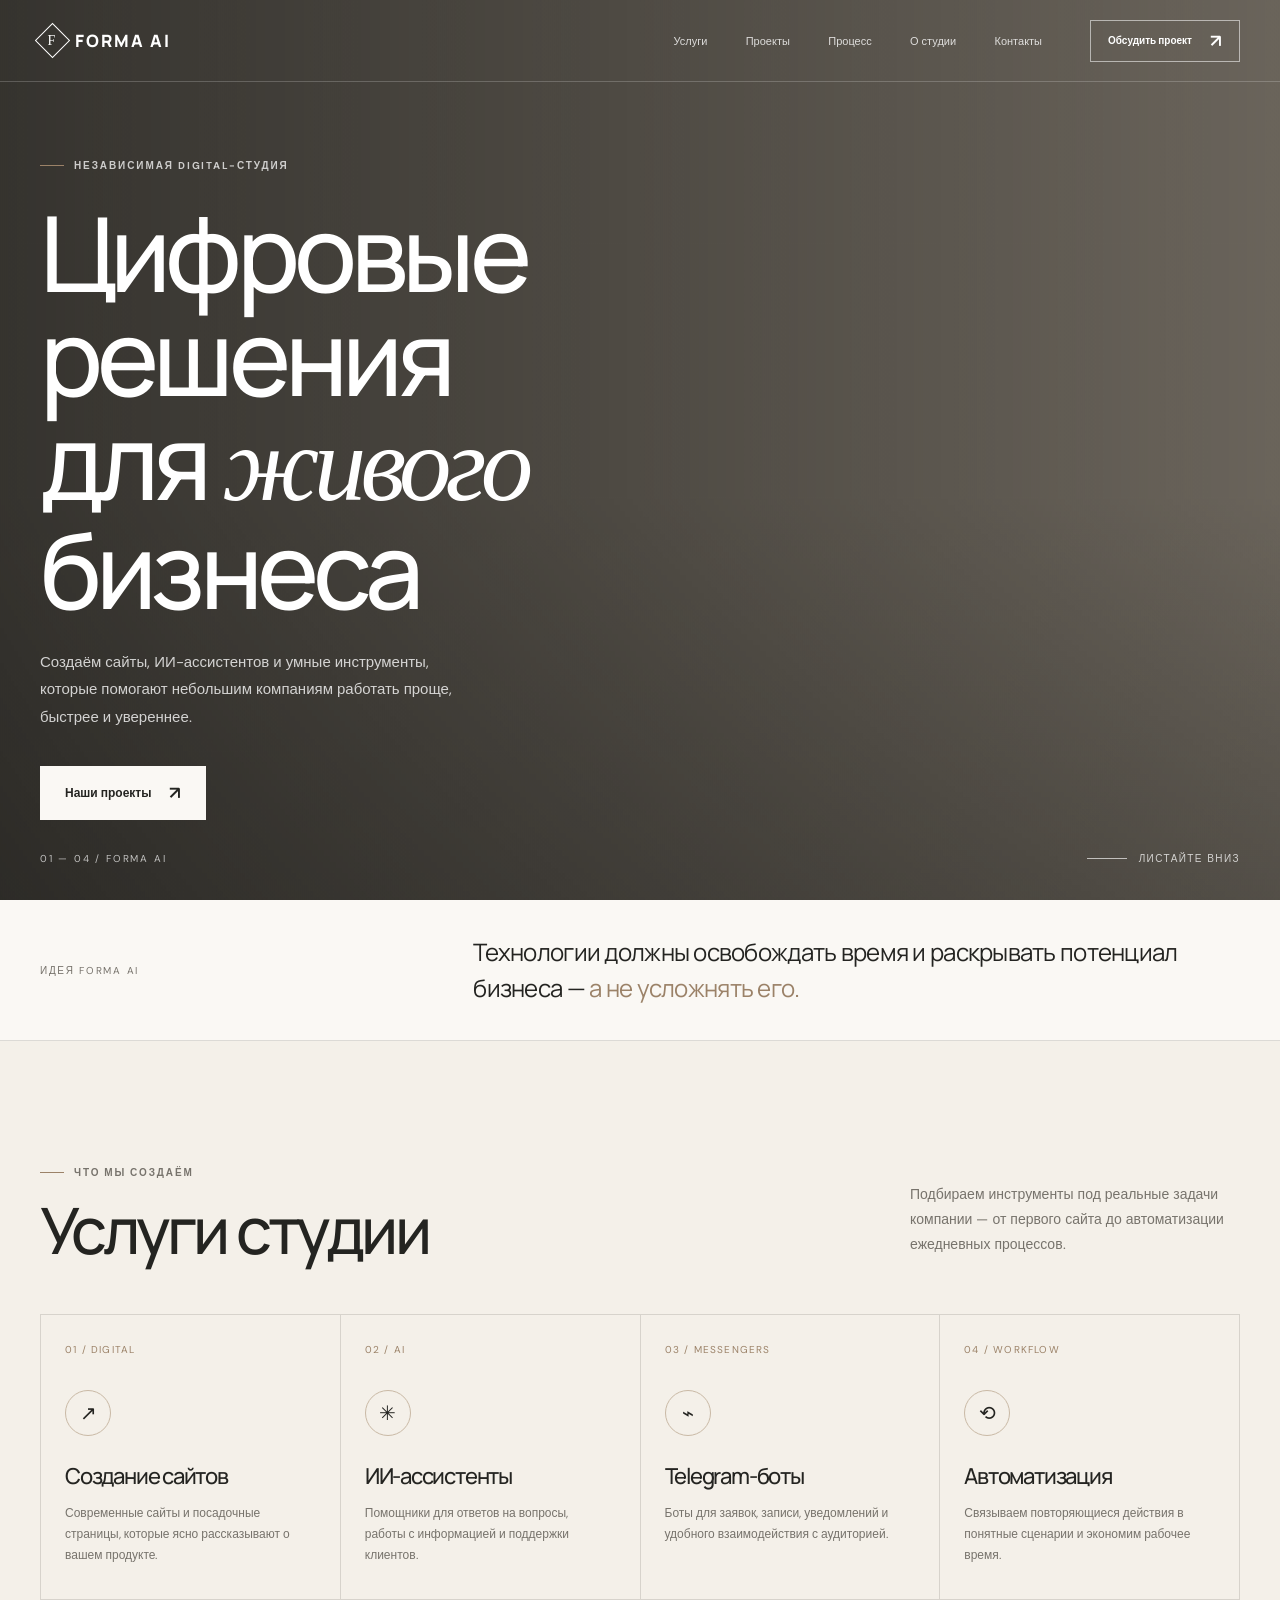
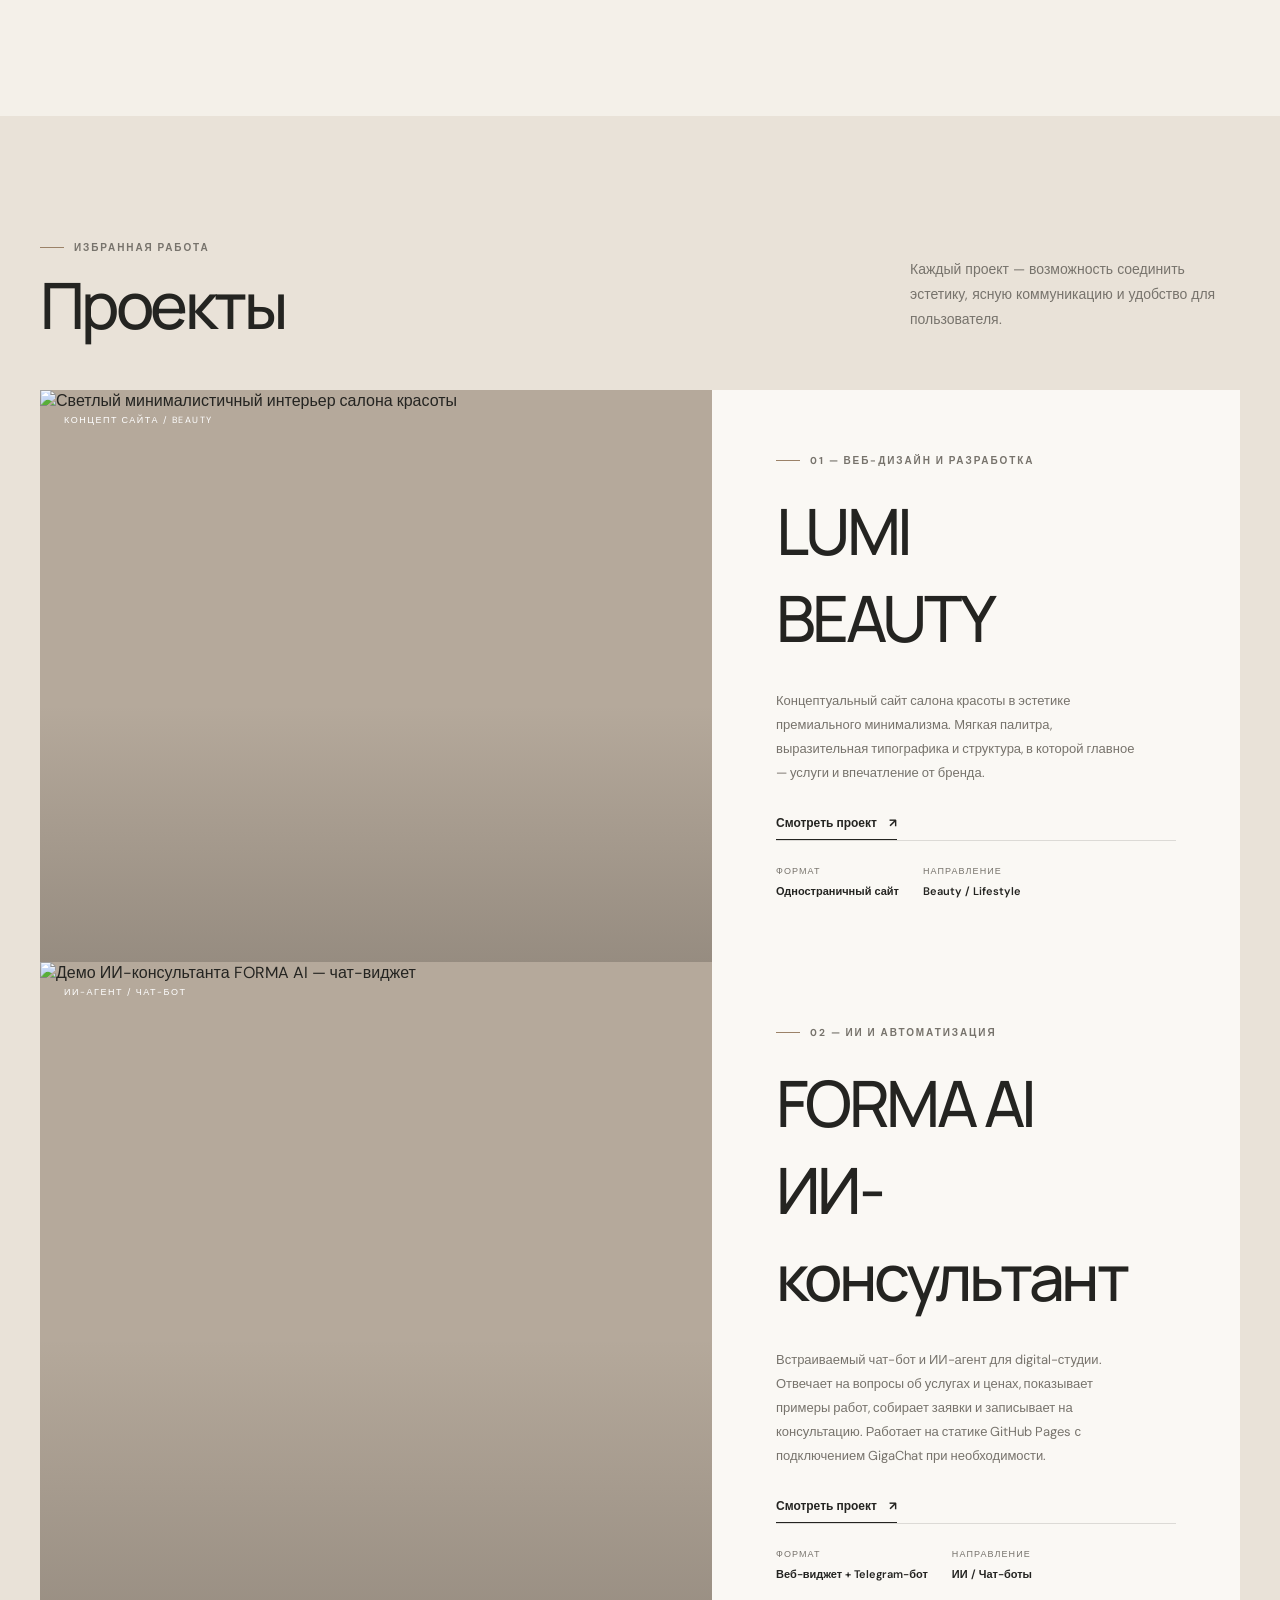
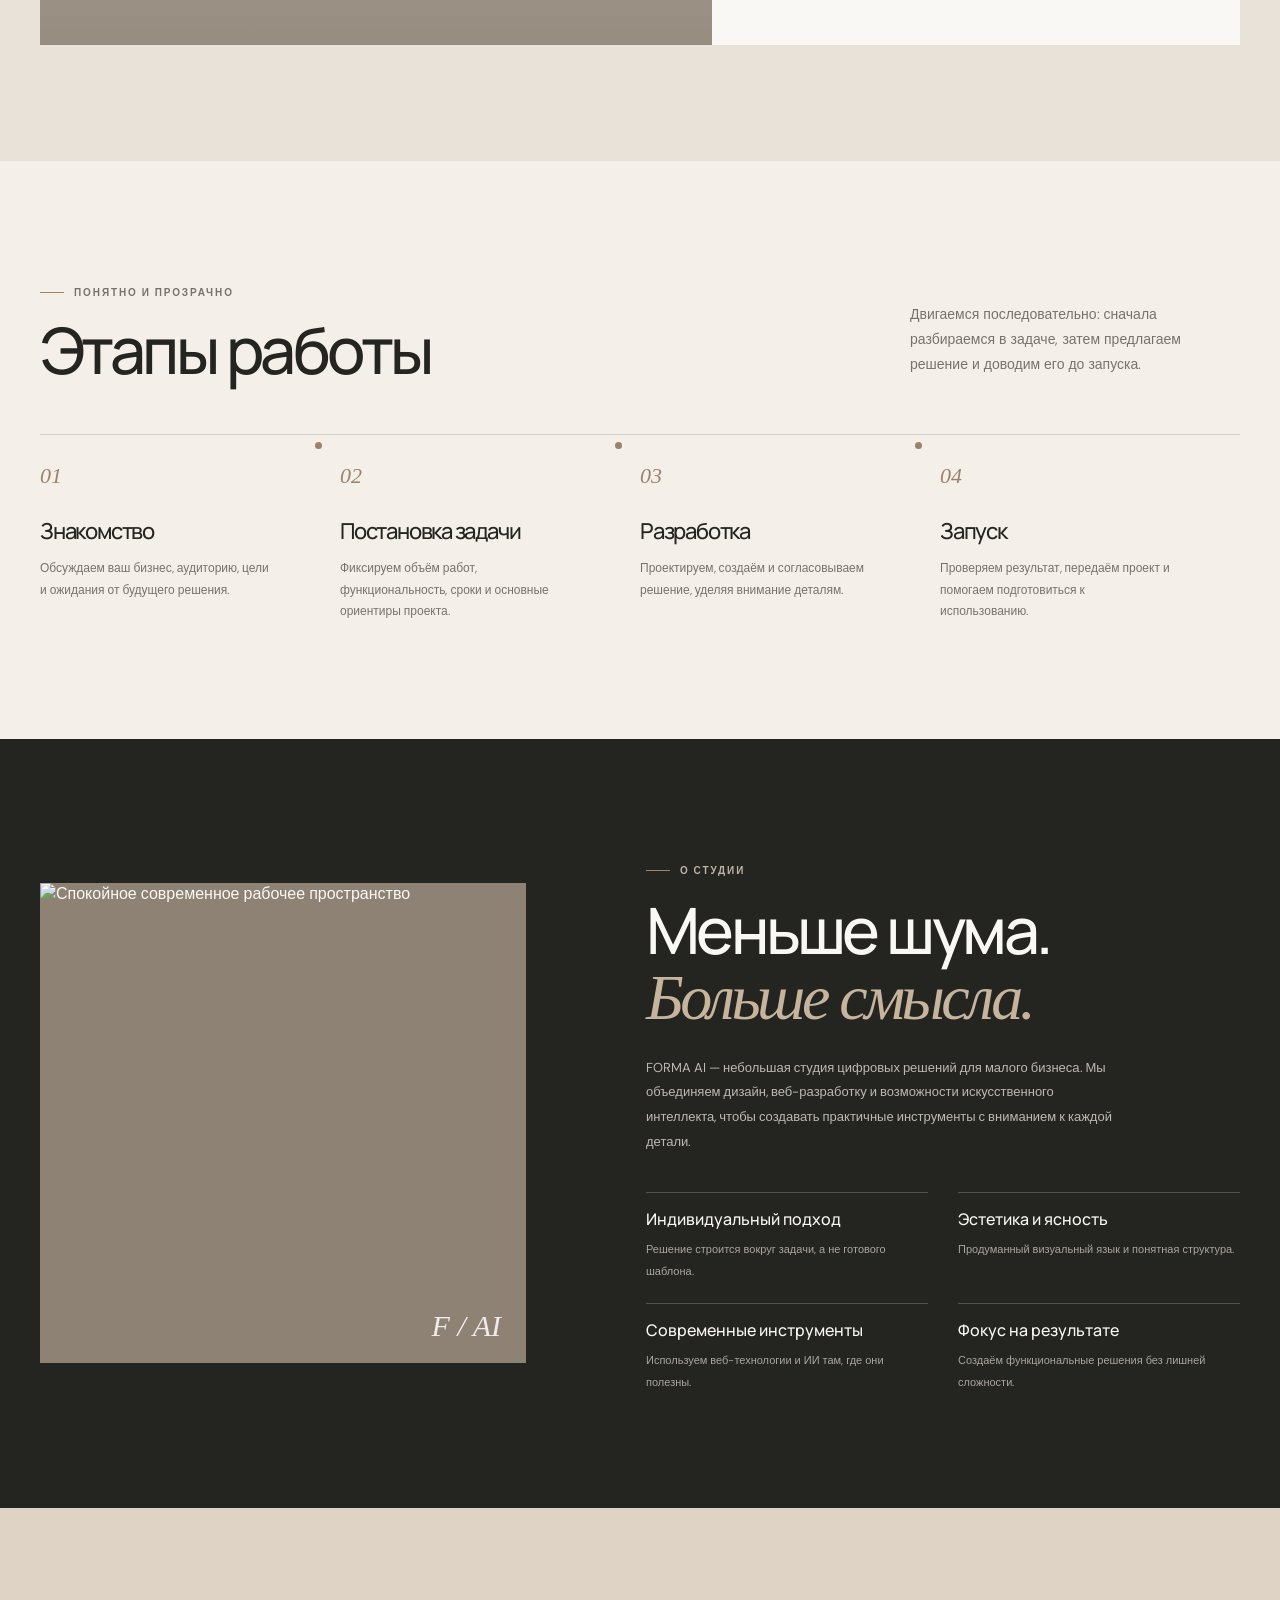
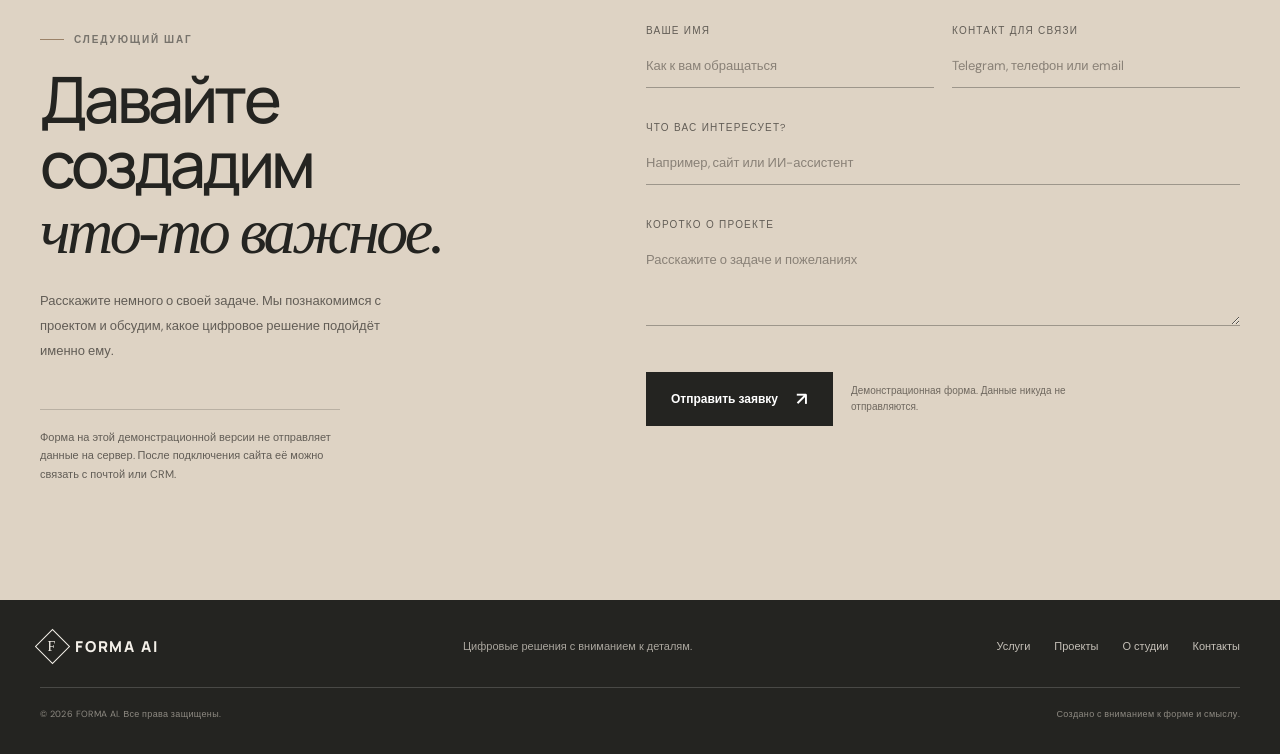
==== commit a26bf128: "Add AI assistant project card" ====
--- a/index.html
+++ b/index.html
@@ -1252,7 +1252,57 @@
 
       </div>
     </article>
-
+    <article class="project-card reveal">
+
+      <a class="project-image"
+         href="https://snegggg970-gif.github.io/forma-ai/forma-ai-assistant/"
+         target="_blank"
+         rel="noopener noreferrer"
+         aria-label="Открыть демо ИИ-консультанта в новой вкладке">
+
+        <span class="project-tag">ИИ-агент / Чат-бот</span>
+
+        <img
+          src="https://images.unsplash.com/photo-1677442136019-21780ecad995?auto=format&fit=crop&w=1300&q=85"
+          alt="Демо ИИ-консультанта FORMA AI — чат-виджет"
+          loading="lazy">
+
+      </a>
+
+      <div class="project-info">
+
+        <span class="eyebrow">02 — ИИ и автоматизация</span>
+
+        <h3>FORMA AI<br>ИИ-консультант</h3>
+
+        <p>
+          Встраиваемый чат-бот и ИИ-агент для digital-студии.
+          Отвечает на вопросы об услугах и ценах, показывает примеры работ,
+          собирает заявки и записывает на консультацию. Работает на статике
+          GitHub Pages с подключением GigaChat при необходимости.
+        </p>
+
+        <a class="text-link"
+           href="https://snegggg970-gif.github.io/forma-ai/forma-ai-assistant/"
+           target="_blank"
+           rel="noopener noreferrer">
+          Смотреть проект <span aria-hidden="true">↗</span>
+        </a>
+
+        <div class="project-meta">
+          <div>
+            <small>Формат</small>
+            <strong>Веб-виджет + Telegram-бот</strong>
+          </div>
+
+          <div>
+            <small>Направление</small>
+            <strong>ИИ / Чат-боты</strong>
+          </div>
+        </div>
+
+      </div>
+    </article>
   </div>
 </section>
 
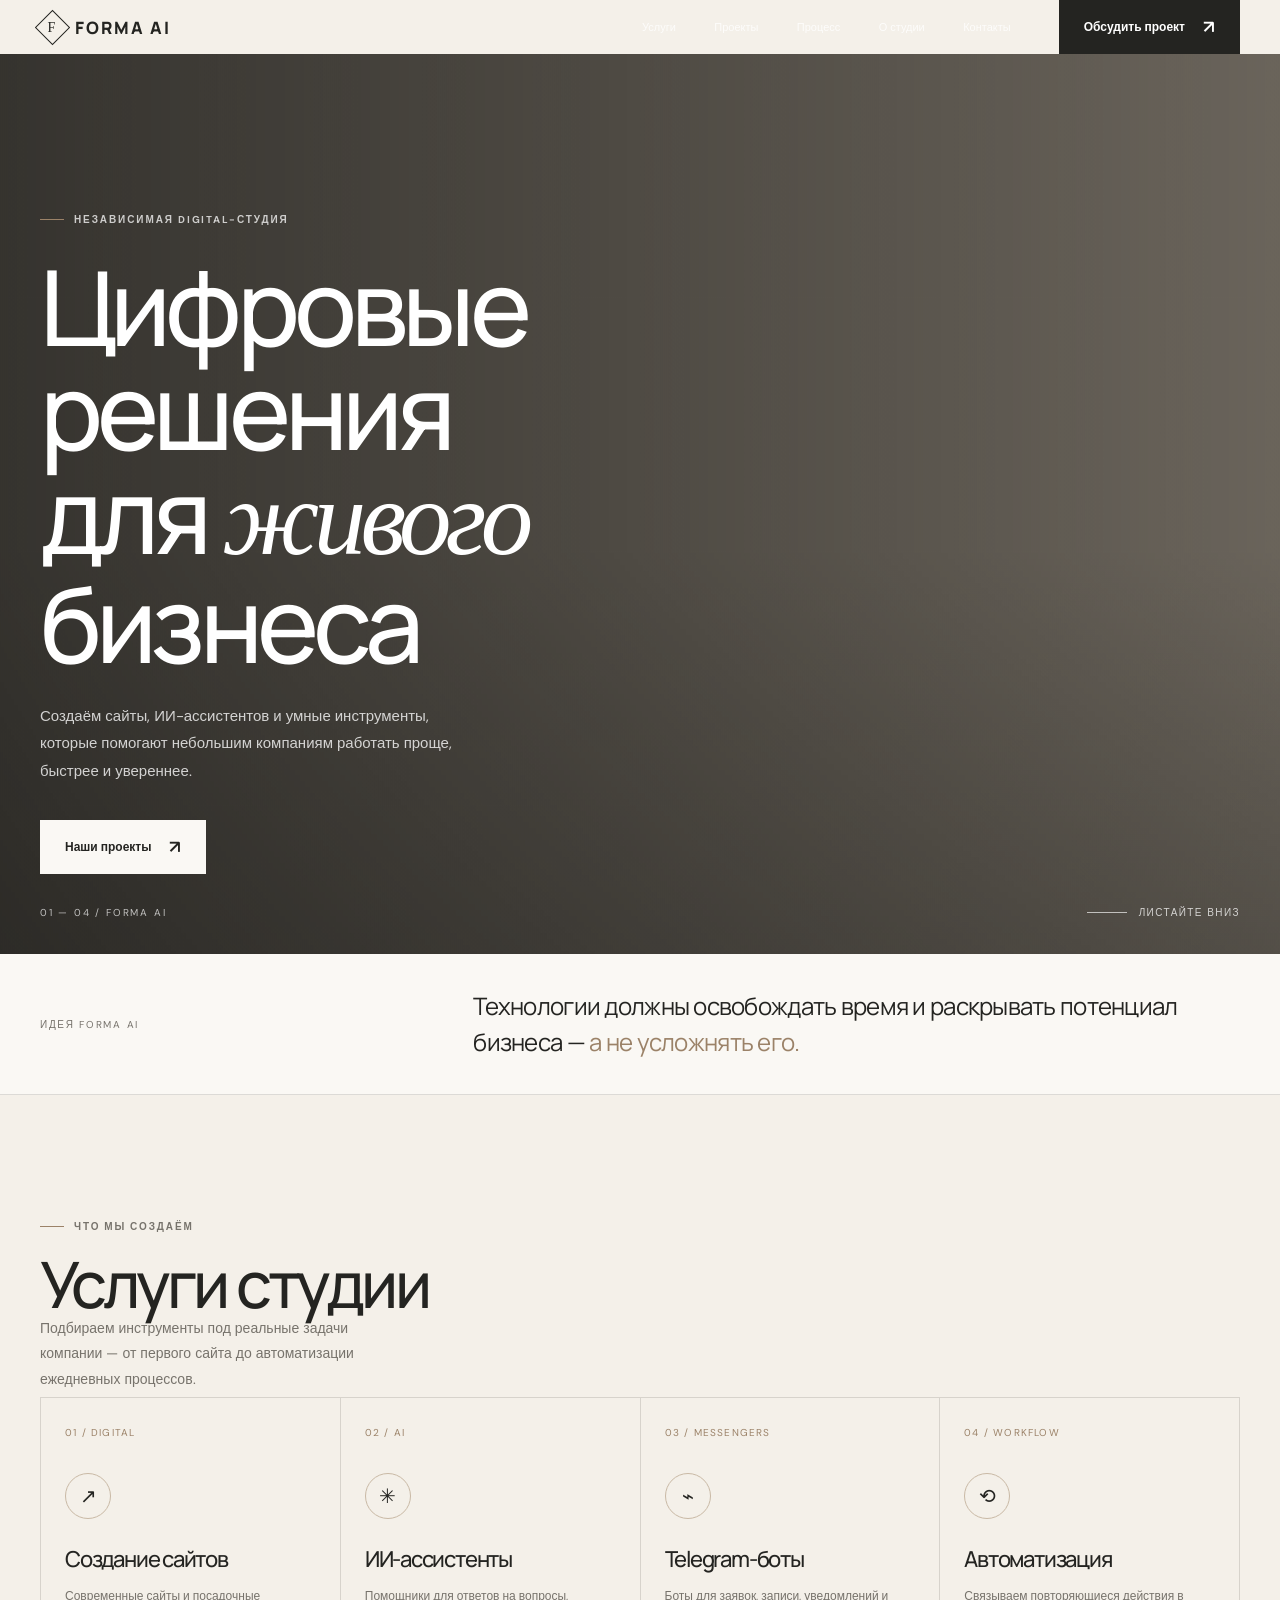
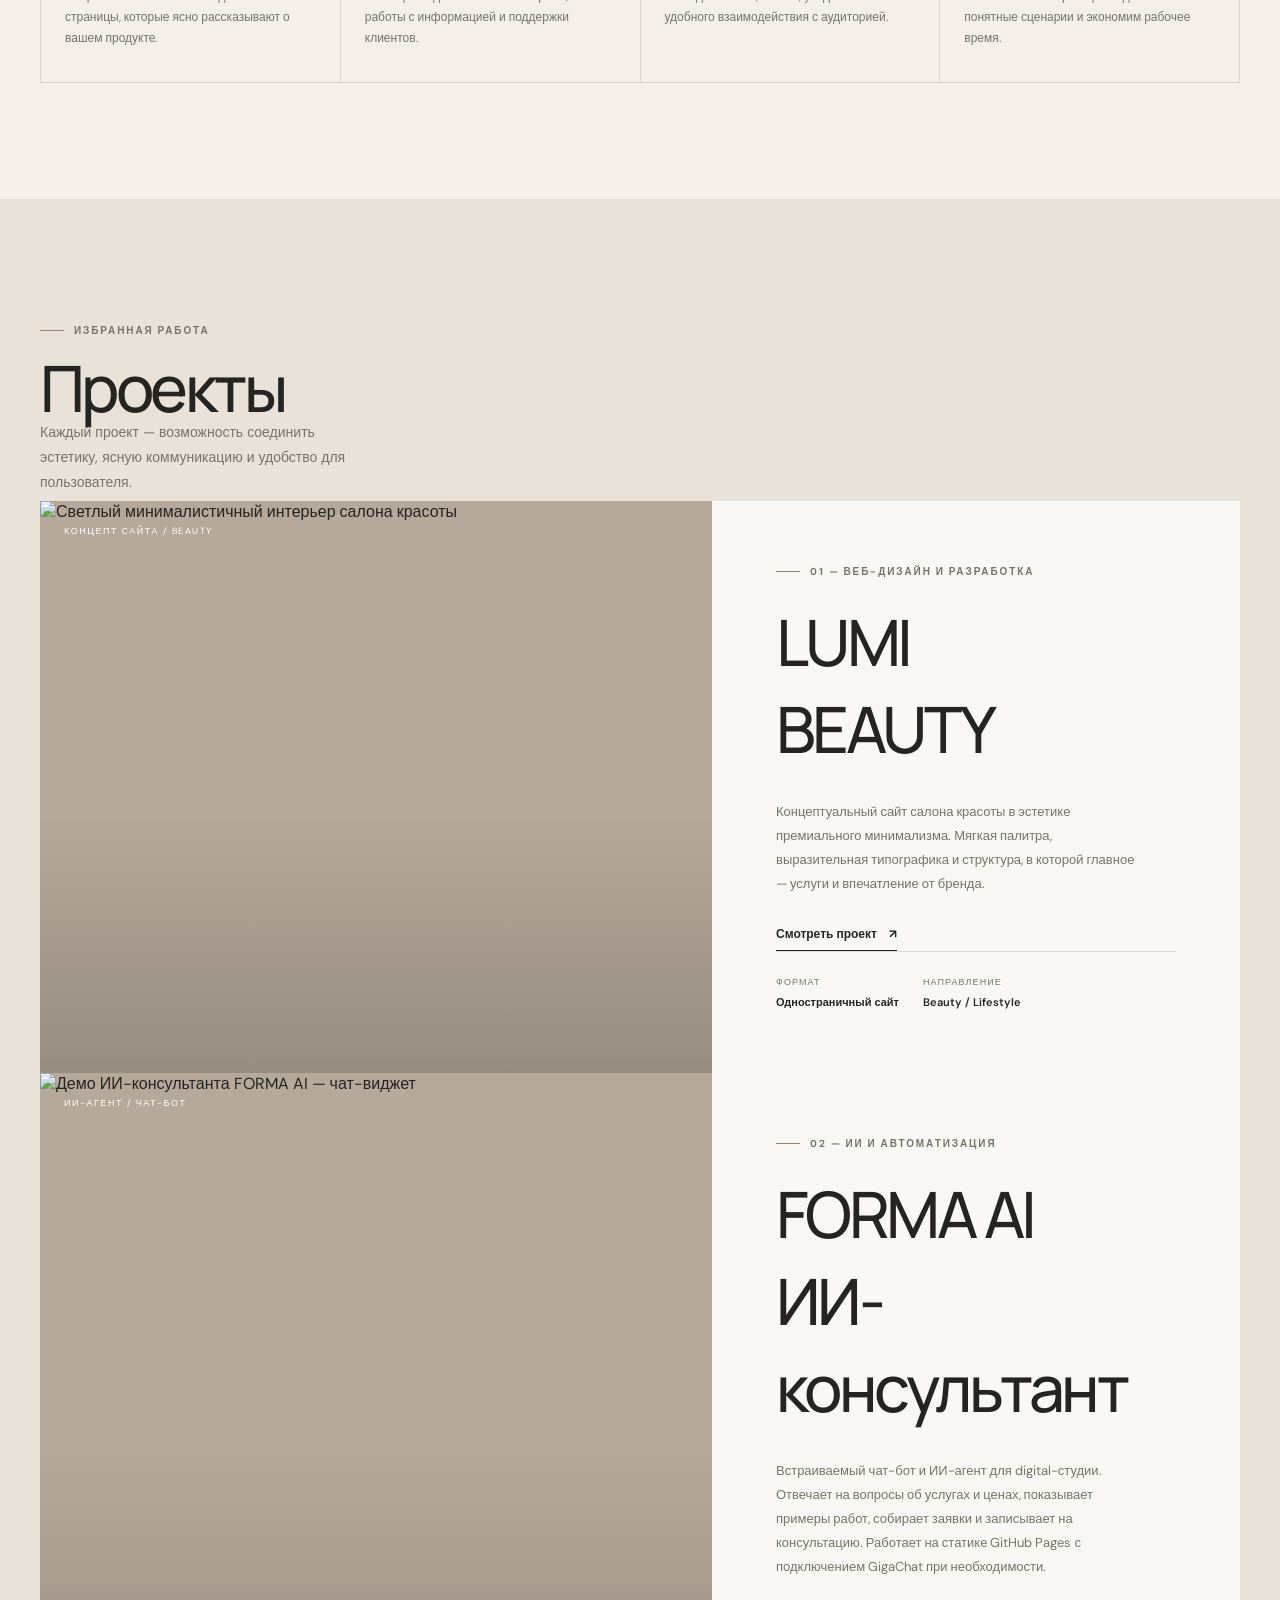
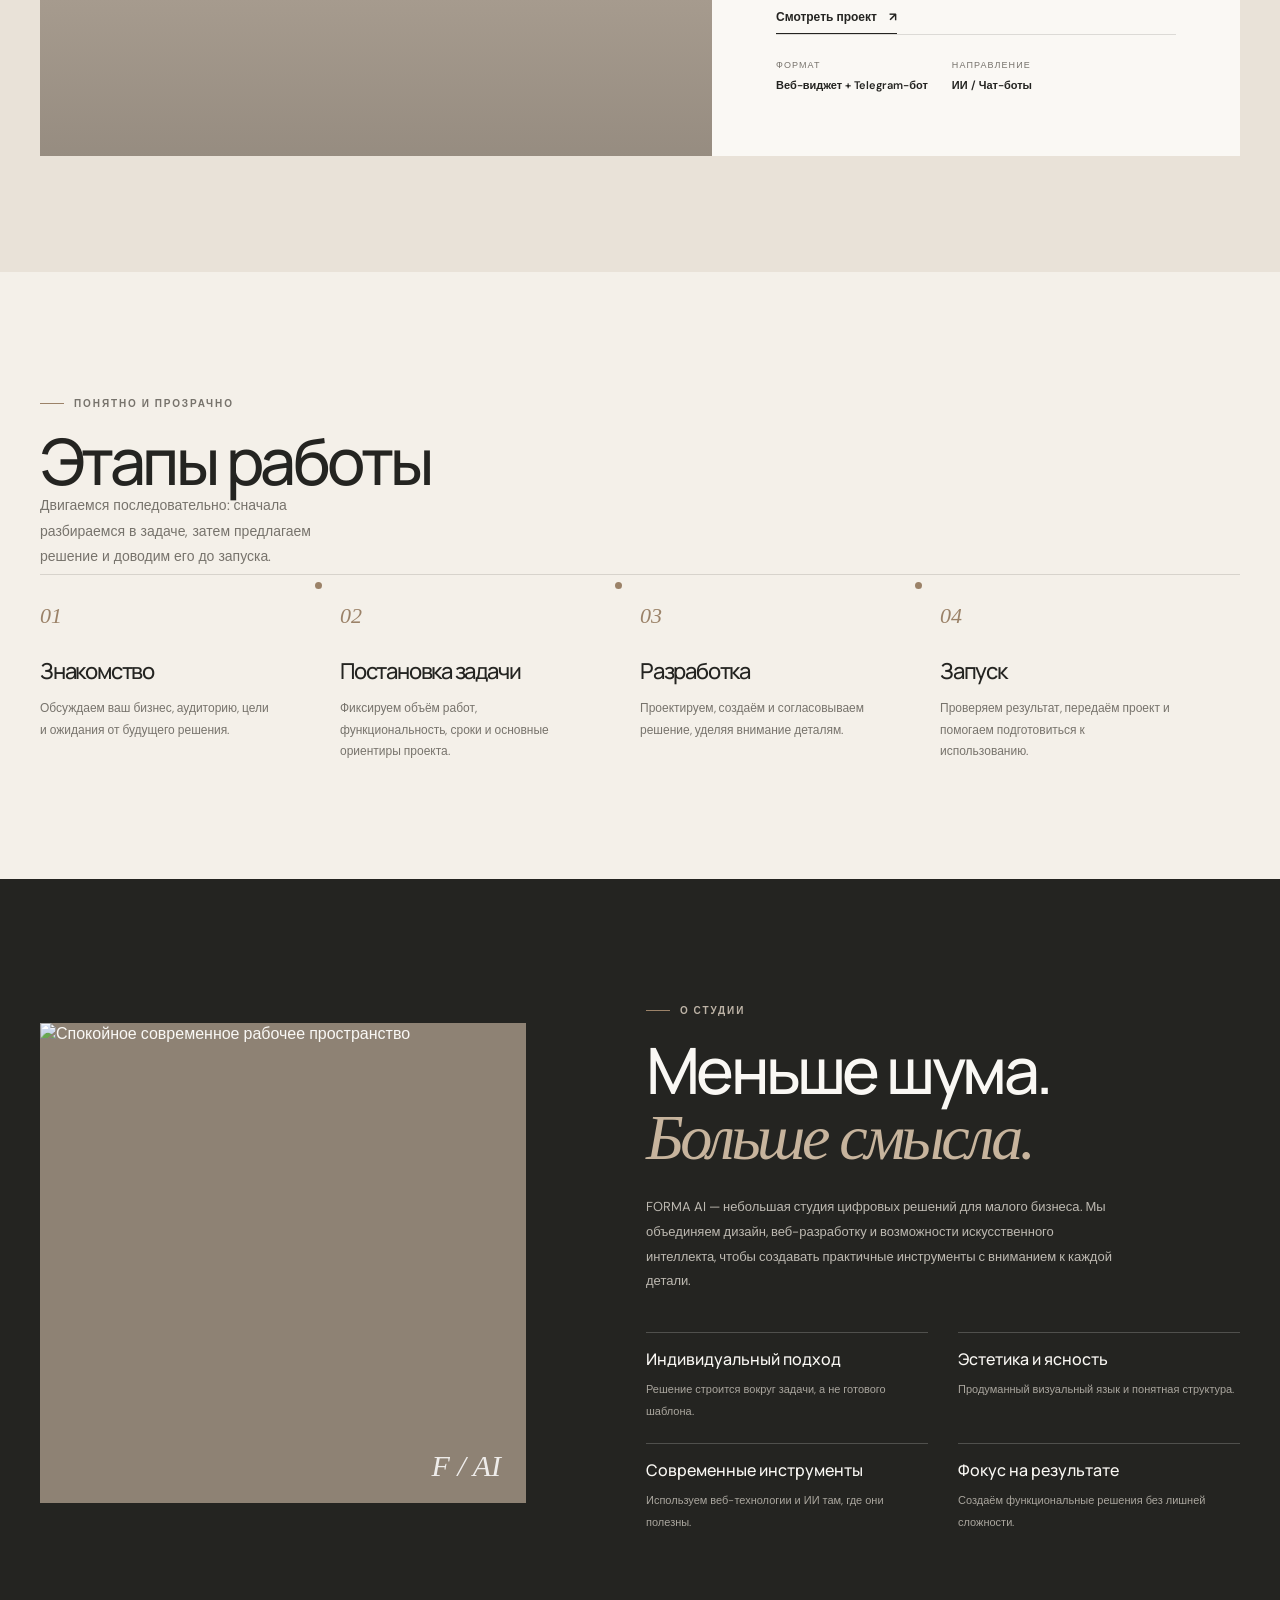
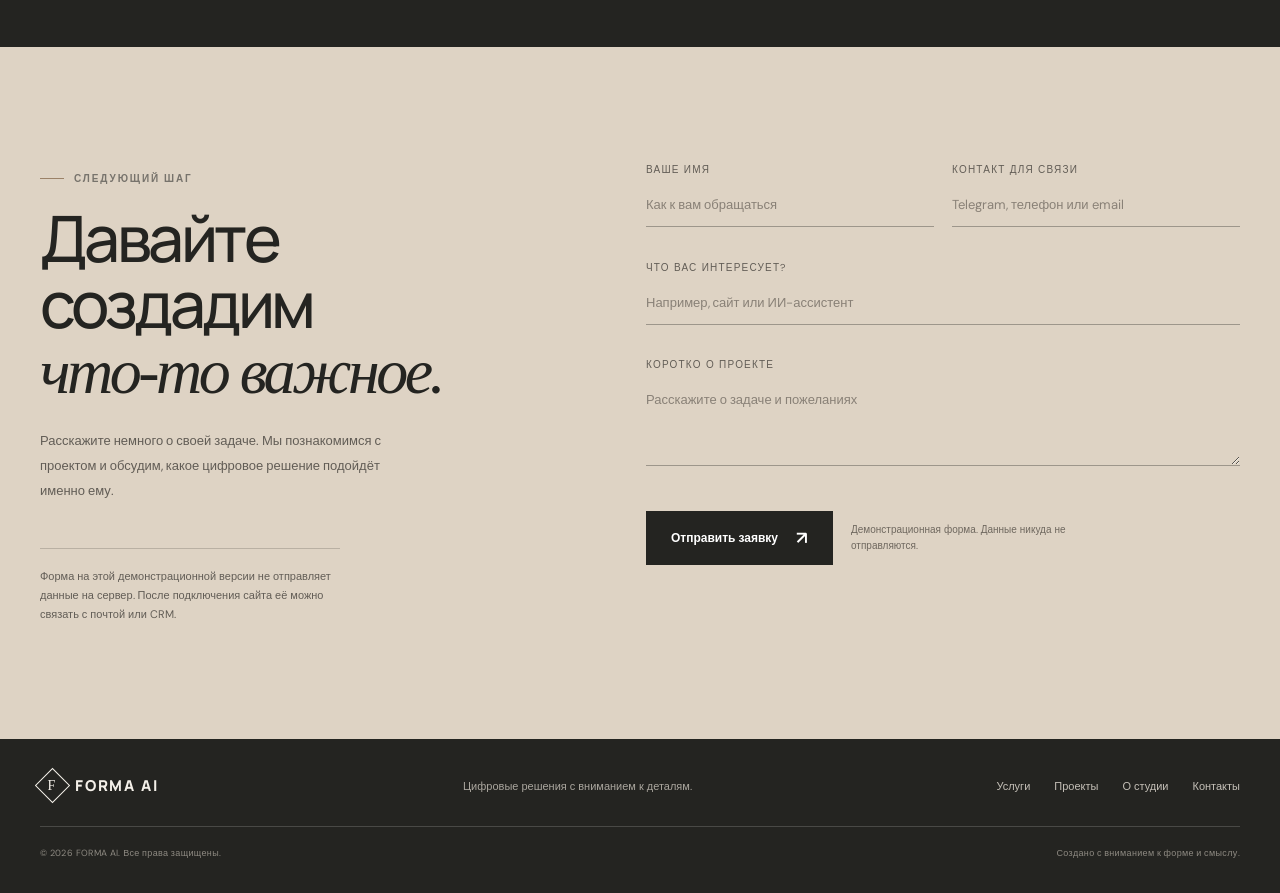
==== commit 1a17a66d: "Add Yandex.Metrika counter" ====
--- a/index.html
+++ b/index.html
@@ -91,7 +91,7 @@
   margin: 18px 0 0;
 }
 
-.section-head {
+.section- {
   display: flex;
   justify-content: space-between;
   align-items: end;
@@ -163,9 +163,9 @@
 .text-link span { transition: transform .25s; }
 .text-link:hover span { transform: translate(3px,-3px); }
 
-/* HEADER */
-
-.header {
+/* ER */
+
+.er {
   height: 82px;
   display: flex;
   align-items: center;
@@ -220,7 +220,7 @@
 
 .nav-links a:hover { color: white; }
 
-.header .button {
+.er .button {
   min-height: 42px;
   padding: 0 17px;
   font-size: 10px;
@@ -229,7 +229,7 @@
   color: white;
 }
 
-.header .button:hover {
+.er .button:hover {
   background: white;
   color: var(--ink);
 }
@@ -820,7 +820,7 @@
 
   .nav-links a { font-size: 10px; }
 
-  .header .button { padding: 0 12px; }
+  .er .button { padding: 0 12px; }
 
   .services-grid { grid-template-columns: repeat(2, 1fr); }
 
@@ -843,14 +843,14 @@
 
   .section { padding: 78px 0; }
 
-  .section-head {
+  .section- {
     display: block;
     margin-bottom: 34px;
   }
 
   .section-note { margin-top: 18px; }
 
-  .header { height: 70px; }
+  .er { height: 70px; }
 
   .logo { font-size: 15px; }
 
@@ -1045,6 +1045,19 @@
   ]
 }
 </script>
+<!-- Yandex.Metrika counter -->
+<script type="text/javascript">
+    (function(m,e,t,r,i,k,a){
+        m[i]=m[i]||function(){(m[i].a=m[i].a||[]).push(arguments)};
+        m[i].l=1*new Date();
+        for (var j = 0; j < document.scripts.length; j++) {if (document.scripts[j].src === r) { return; }}
+        k=e.createElement(t),a=e.getElementsByTagName(t)[0],k.async=1,k.src=r,a.parentNode.insertBefore(k,a)
+    })(window, document,'script','https://mc.yandex.ru/metrika/tag.js?id=114505379', 'ym');
+
+    ym(114505379, 'init', {ssr:true, webvisor:true, clickmap:true, ecommerce:"dataLayer", referrer: document.referrer, url: location.href, accurateTrackBounce:true, trackLinks:true});
+</script>
+<noscript><div><img src="https://mc.yandex.ru/watch/114505379" style="position:absolute; left:-9999px;" alt="" /></div></noscript>
+<!-- /Yandex.Metrika counter -->
 </head>
 
 <body>
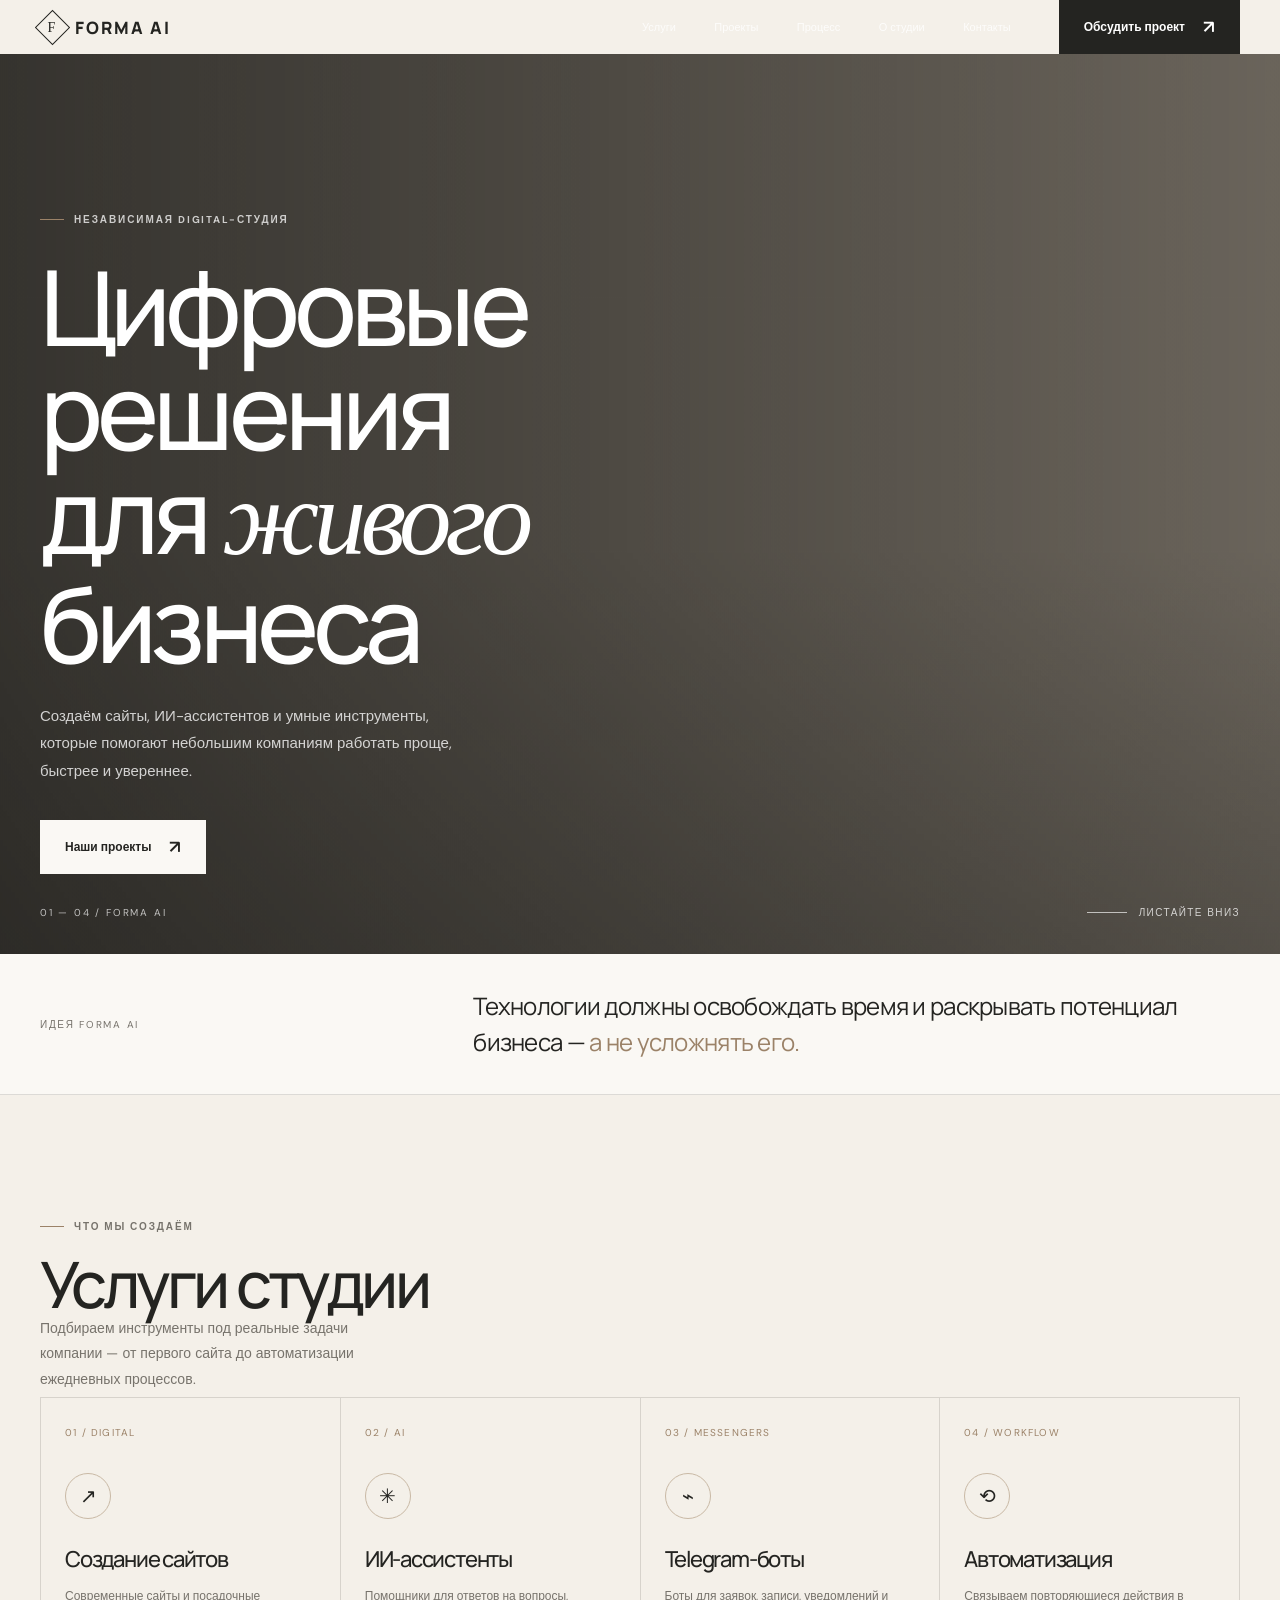
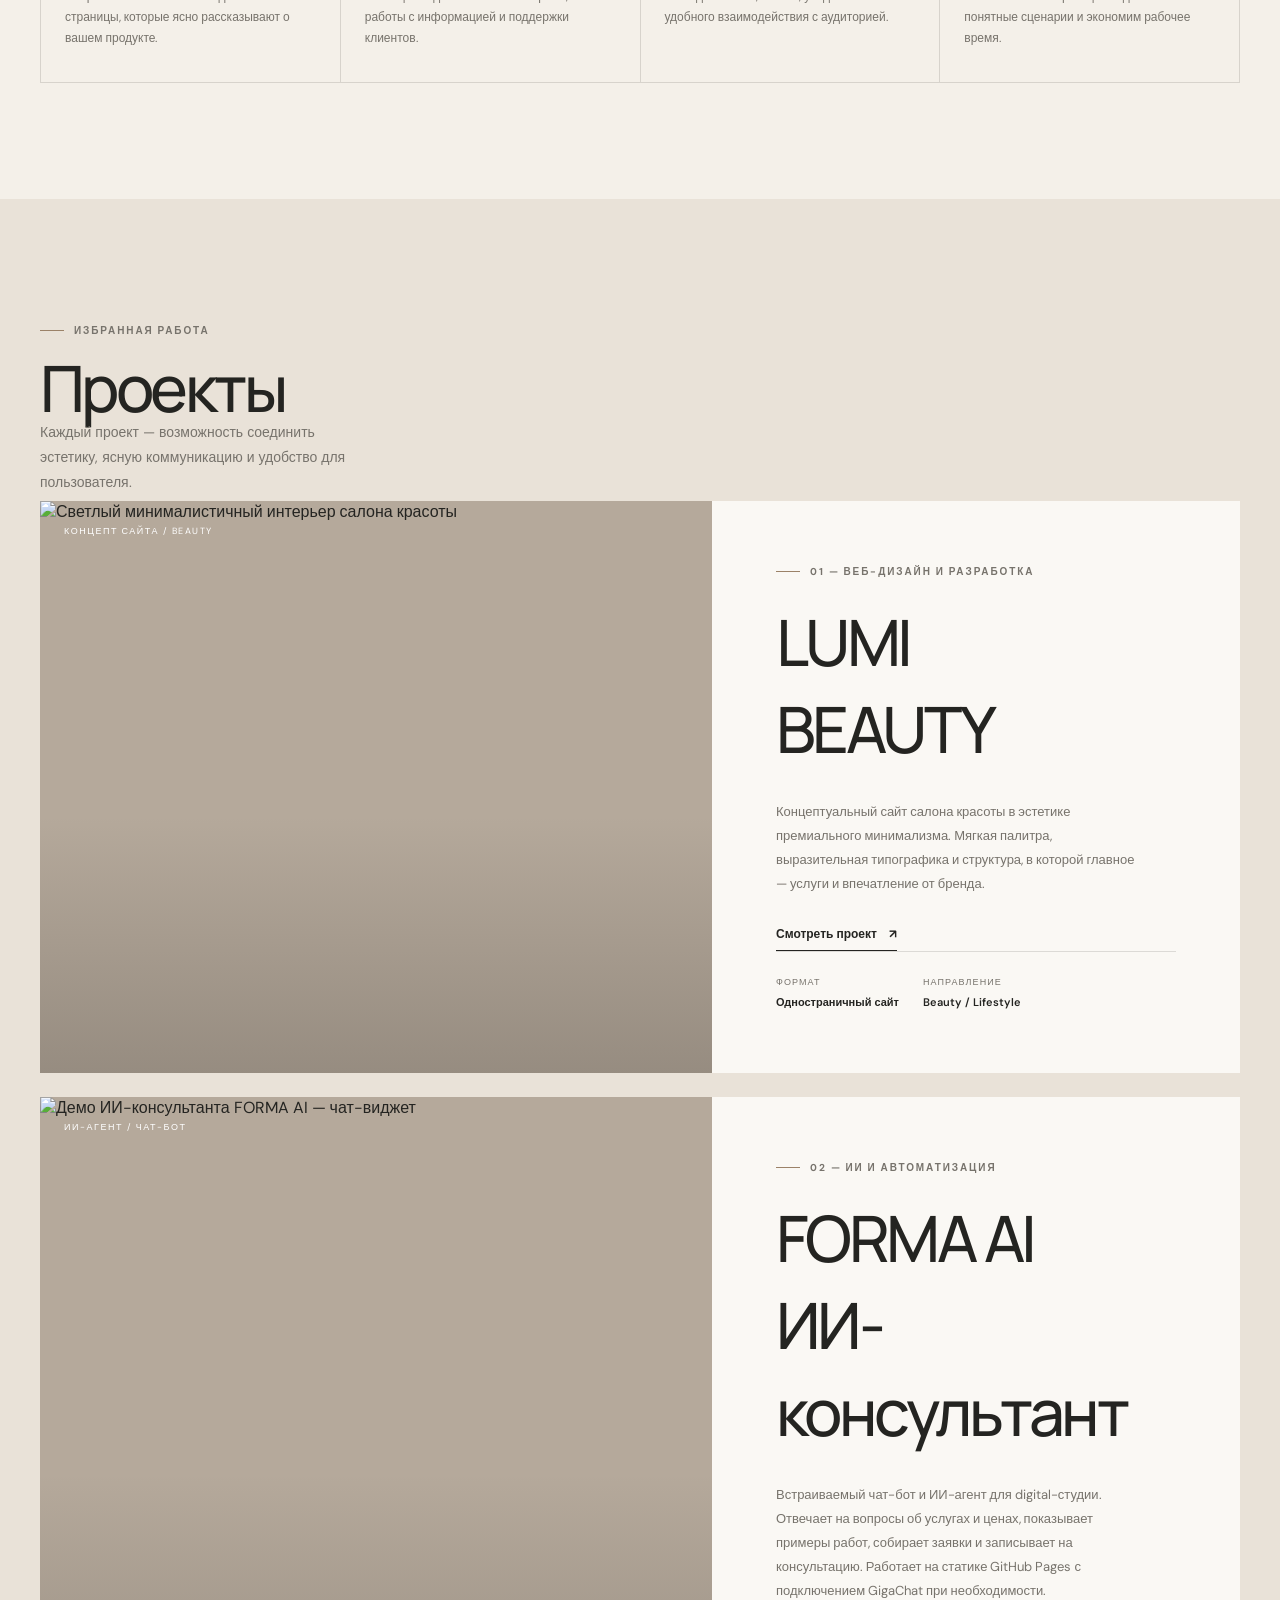
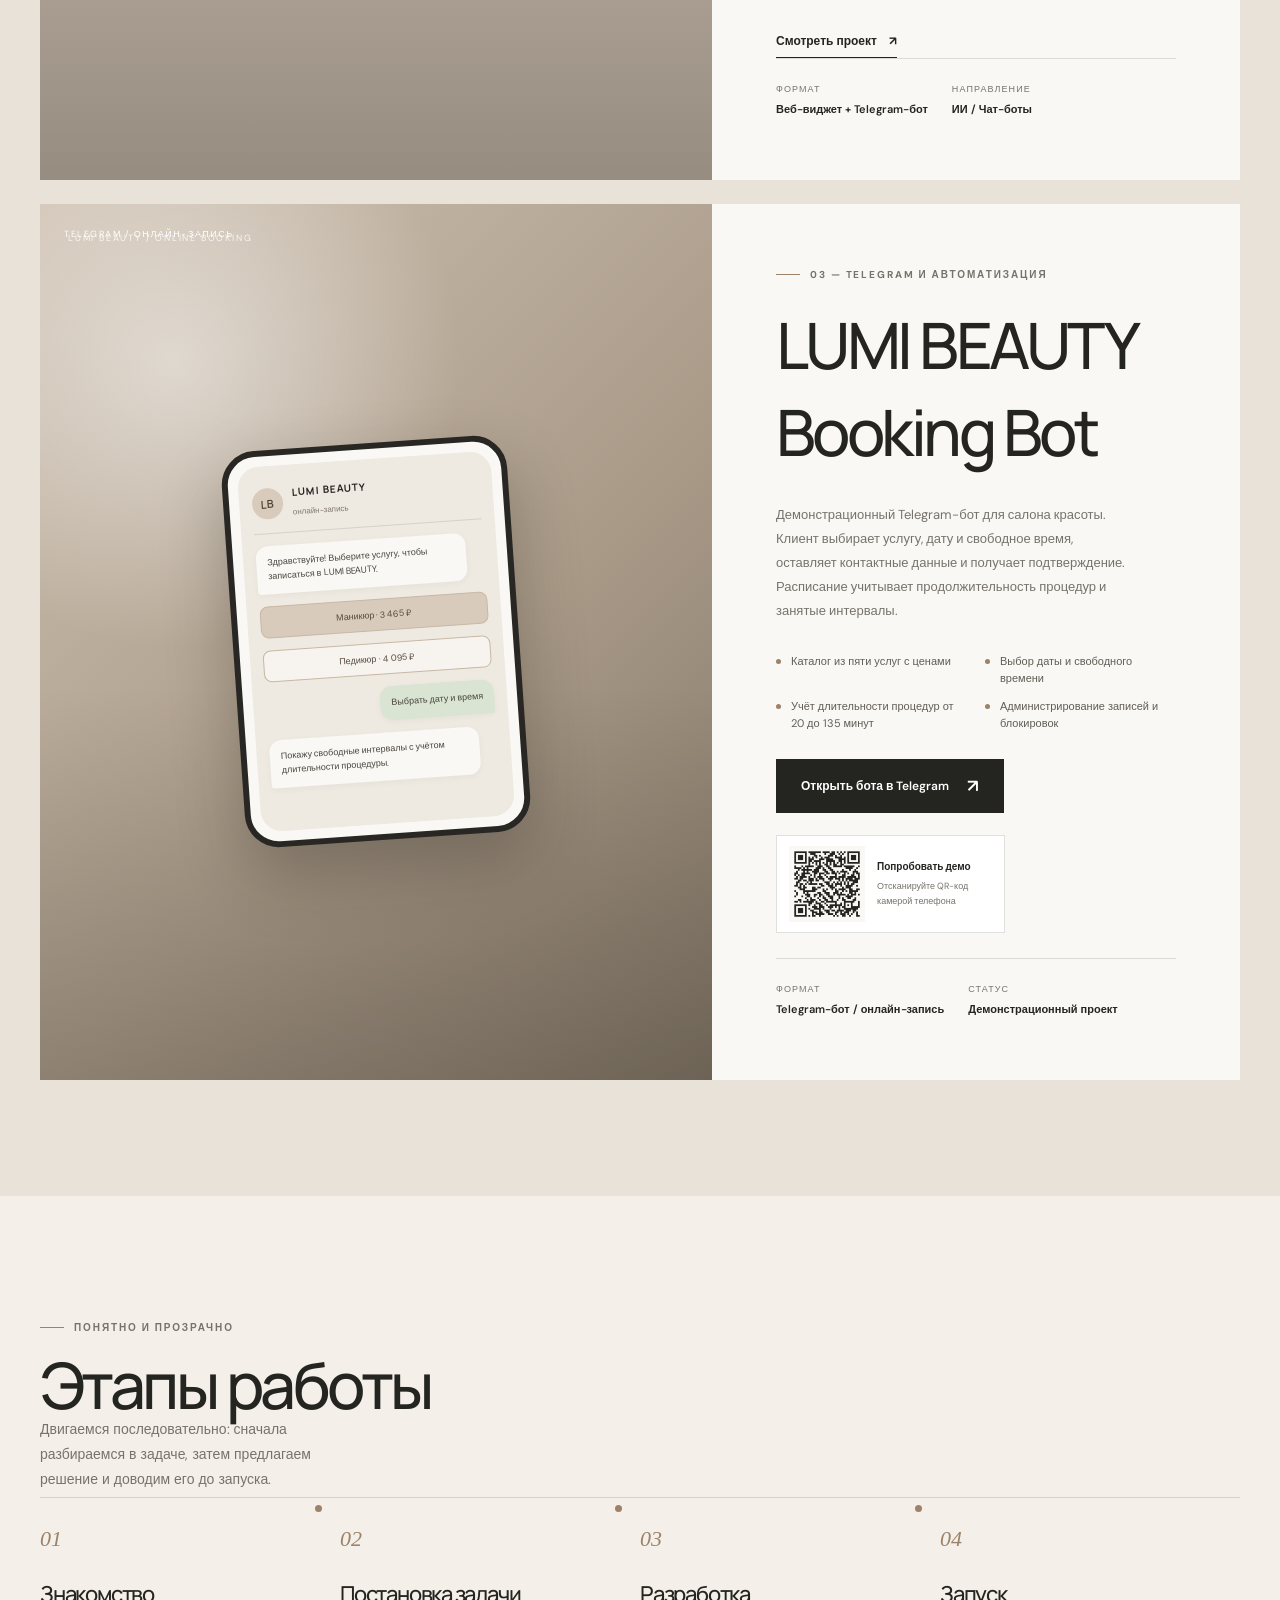
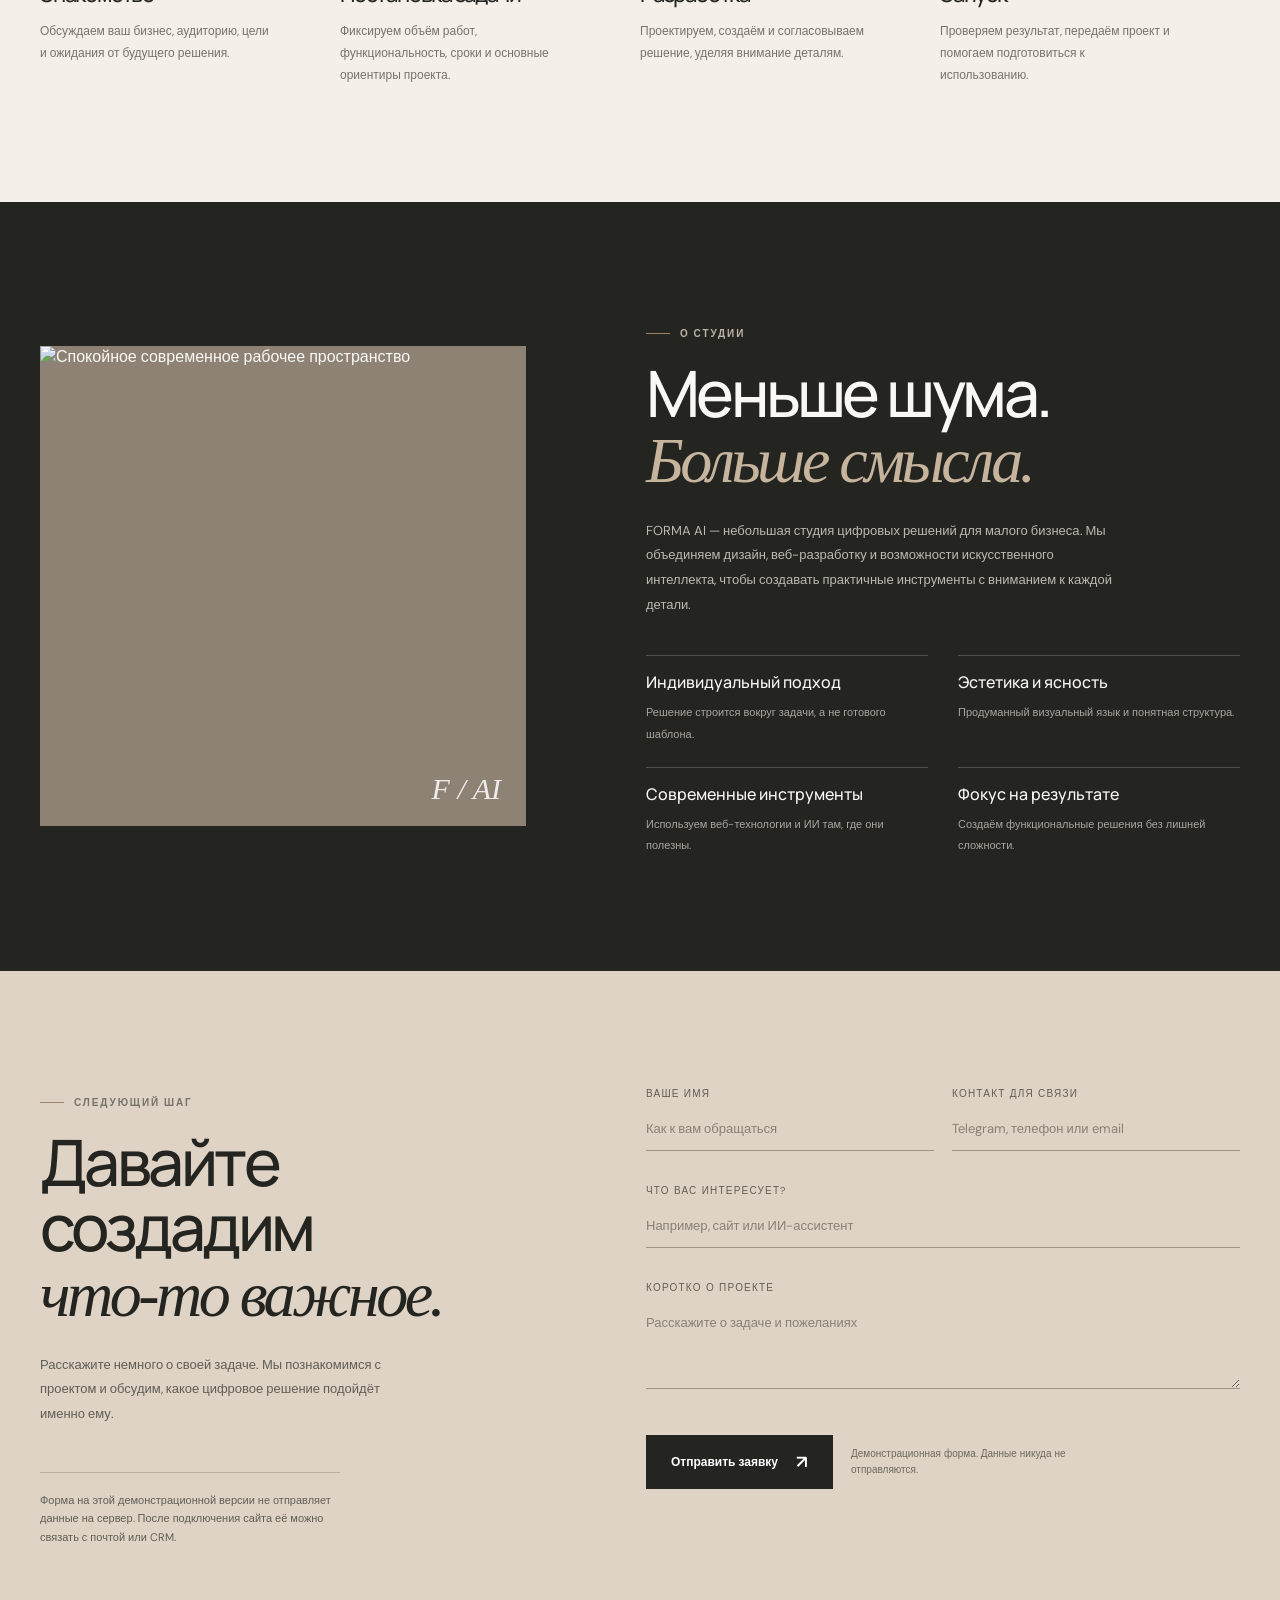
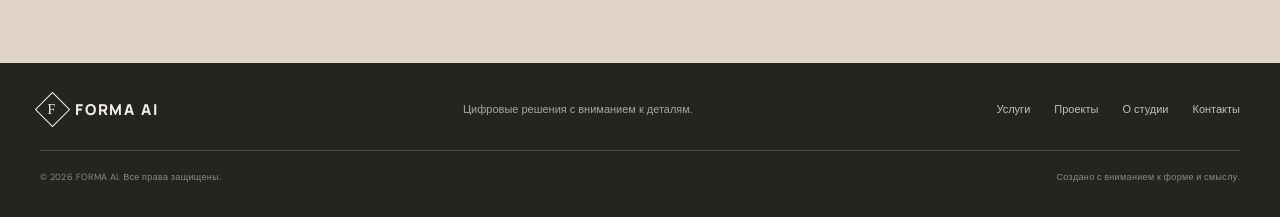
==== commit a77a827d: "Add files via upload" ====
--- a/index.html
+++ b/index.html
@@ -520,6 +520,175 @@
   font-weight: 600;
 }
 
+.project-card + .project-card { margin-top: 24px; }
+
+/* LUMI BEAUTY TELEGRAM BOT CASE */
+.bot-project-image {
+  display: flex;
+  align-items: center;
+  justify-content: center;
+  background:
+    radial-gradient(circle at 20% 18%, rgba(255,255,255,.48), transparent 32%),
+    linear-gradient(135deg, #cfc2b2, #a99a88 58%, #817565);
+}
+
+.bot-project-image::before {
+  content: "LUMI BEAUTY  /  ONLINE BOOKING";
+  position: absolute;
+  z-index: 1;
+  top: 28px;
+  left: 28px;
+  color: rgba(255,255,255,.86);
+  font-size: 9px;
+  letter-spacing: .2em;
+}
+
+.bot-phone {
+  position: relative;
+  z-index: 1;
+  width: min(286px, 66%);
+  padding: 10px;
+  border: 6px solid #282724;
+  border-radius: 34px;
+  background: #faf8f4;
+  box-shadow: 0 28px 65px rgba(31,27,23,.28);
+  transform: rotate(-4deg);
+}
+
+.bot-phone-screen {
+  min-height: 365px;
+  padding: 20px 13px 15px;
+  border-radius: 21px;
+  background: #eee9e1;
+  display: flex;
+  flex-direction: column;
+  gap: 12px;
+}
+
+.bot-phone-brand {
+  display: flex;
+  align-items: center;
+  gap: 9px;
+  padding-bottom: 12px;
+  border-bottom: 1px solid rgba(36,36,33,.12);
+}
+
+.bot-phone-mark {
+  width: 31px;
+  height: 31px;
+  display: grid;
+  place-items: center;
+  border-radius: 50%;
+  background: #d8cbbb;
+  color: #4b4035;
+  font: 600 11px var(--display);
+}
+
+.bot-phone-brand strong {
+  display: block;
+  font: 700 10px var(--display);
+  letter-spacing: .1em;
+}
+
+.bot-phone-brand small {
+  color: #81786e;
+  font-size: 8px;
+}
+
+.bot-bubble {
+  max-width: 92%;
+  padding: 10px 11px;
+  border-radius: 12px 12px 12px 3px;
+  background: #faf8f4;
+  color: #4b463f;
+  font-size: 9px;
+  line-height: 1.55;
+  box-shadow: 0 2px 7px rgba(36,36,33,.04);
+}
+
+.bot-bubble.user {
+  align-self: flex-end;
+  border-radius: 12px 12px 3px 12px;
+  background: #d9e4d3;
+}
+
+.bot-choice {
+  padding: 9px 10px;
+  border: 1px solid #c8b8a5;
+  border-radius: 8px;
+  color: #574b3f;
+  background: rgba(250,248,244,.8);
+  text-align: center;
+  font-size: 9px;
+}
+
+.bot-choice.active { background: #d8cbbb; }
+
+.project-features {
+  display: grid;
+  grid-template-columns: 1fr 1fr;
+  gap: 11px 18px;
+  width: 100%;
+  margin: 0 0 26px;
+}
+
+.project-features span {
+  position: relative;
+  padding-left: 15px;
+  color: #625d56;
+  font-size: 11px;
+  line-height: 1.55;
+}
+
+.project-features span::before {
+  content: "";
+  position: absolute;
+  left: 0;
+  top: .55em;
+  width: 5px;
+  height: 5px;
+  border-radius: 50%;
+  background: var(--accent);
+}
+
+.project-actions {
+  display: flex;
+  flex-wrap: wrap;
+  align-items: center;
+  gap: 22px;
+  margin-bottom: 25px;
+}
+
+.project-qr {
+  display: flex;
+  align-items: center;
+  gap: 12px;
+  padding: 10px 12px;
+  border: 1px solid var(--line);
+  background: #fff;
+}
+
+.project-qr img {
+  display: block;
+  width: 76px;
+  height: 76px;
+  object-fit: contain;
+}
+
+.project-qr span {
+  max-width: 115px;
+  color: var(--muted);
+  font-size: 9px;
+  line-height: 1.6;
+}
+
+.project-qr strong {
+  display: block;
+  margin-bottom: 4px;
+  color: var(--ink);
+  font-size: 10px;
+}
+
 /* PROCESS */
 
 .process-grid {
@@ -950,6 +1119,12 @@
   }
 
   .project-info h3 { font-size: 48px; }
+
+  .bot-phone { width: min(270px, 76%); }
+  .bot-phone-screen { min-height: 330px; }
+  .project-features { grid-template-columns: 1fr; gap: 9px; }
+  .project-actions { align-items: flex-start; flex-direction: column; gap: 16px; }
+  .project-qr { width: 100%; max-width: 250px; }
 
   .process-grid {
     grid-template-columns: 1fr 1fr;
@@ -1316,6 +1491,72 @@
 
       </div>
     </article>
+
+    <article class="project-card reveal">
+      <a class="project-image bot-project-image"
+         href="https://t.me/lumi_beauty_demo_bot"
+         target="_blank"
+         rel="noopener noreferrer"
+         aria-label="Открыть демонстрационного Telegram-бота LUMI BEAUTY">
+        <span class="project-tag">Telegram / Онлайн-запись</span>
+        <div class="bot-phone" aria-hidden="true">
+          <div class="bot-phone-screen">
+            <div class="bot-phone-brand">
+              <span class="bot-phone-mark">LB</span>
+              <div><strong>LUMI BEAUTY</strong><small>онлайн-запись</small></div>
+            </div>
+            <div class="bot-bubble">Здравствуйте! Выберите услугу, чтобы записаться в LUMI BEAUTY.</div>
+            <div class="bot-choice active">Маникюр · 3 465 ₽</div>
+            <div class="bot-choice">Педикюр · 4 095 ₽</div>
+            <div class="bot-bubble user">Выбрать дату и время</div>
+            <div class="bot-bubble">Покажу свободные интервалы с учётом длительности процедуры.</div>
+          </div>
+        </div>
+      </a>
+
+      <div class="project-info">
+        <span class="eyebrow">03 — Telegram и автоматизация</span>
+        <h3>LUMI BEAUTY<br>Booking Bot</h3>
+        <p>
+          Демонстрационный Telegram-бот для салона красоты. Клиент выбирает услугу,
+          дату и свободное время, оставляет контактные данные и получает подтверждение.
+          Расписание учитывает продолжительность процедур и занятые интервалы.
+        </p>
+
+        <div class="project-features" aria-label="Возможности бота">
+          <span>Каталог из пяти услуг с ценами</span>
+          <span>Выбор даты и свободного времени</span>
+          <span>Учёт длительности процедур от 20 до 135 минут</span>
+          <span>Администрирование записей и блокировок</span>
+        </div>
+
+        <div class="project-actions">
+          <a class="button"
+             href="https://t.me/lumi_beauty_demo_bot"
+             target="_blank"
+             rel="noopener noreferrer">
+            Открыть бота в Telegram <span class="arrow" aria-hidden="true">↗</span>
+          </a>
+          <div class="project-qr">
+            <img src="[data-uri]"
+                 alt="QR-код для открытия Telegram-бота LUMI BEAUTY"
+                 loading="lazy">
+            <span><strong>Попробовать демо</strong>Отсканируйте QR-код камерой телефона</span>
+          </div>
+        </div>
+
+        <div class="project-meta">
+          <div>
+            <small>Формат</small>
+            <strong>Telegram-бот / онлайн-запись</strong>
+          </div>
+          <div>
+            <small>Статус</small>
+            <strong>Демонстрационный проект</strong>
+          </div>
+        </div>
+      </div>
+    </article>
   </div>
 </section>
 
@@ -1661,4 +1902,4 @@
 </script>
 
 </body>
-</html>
+</html>
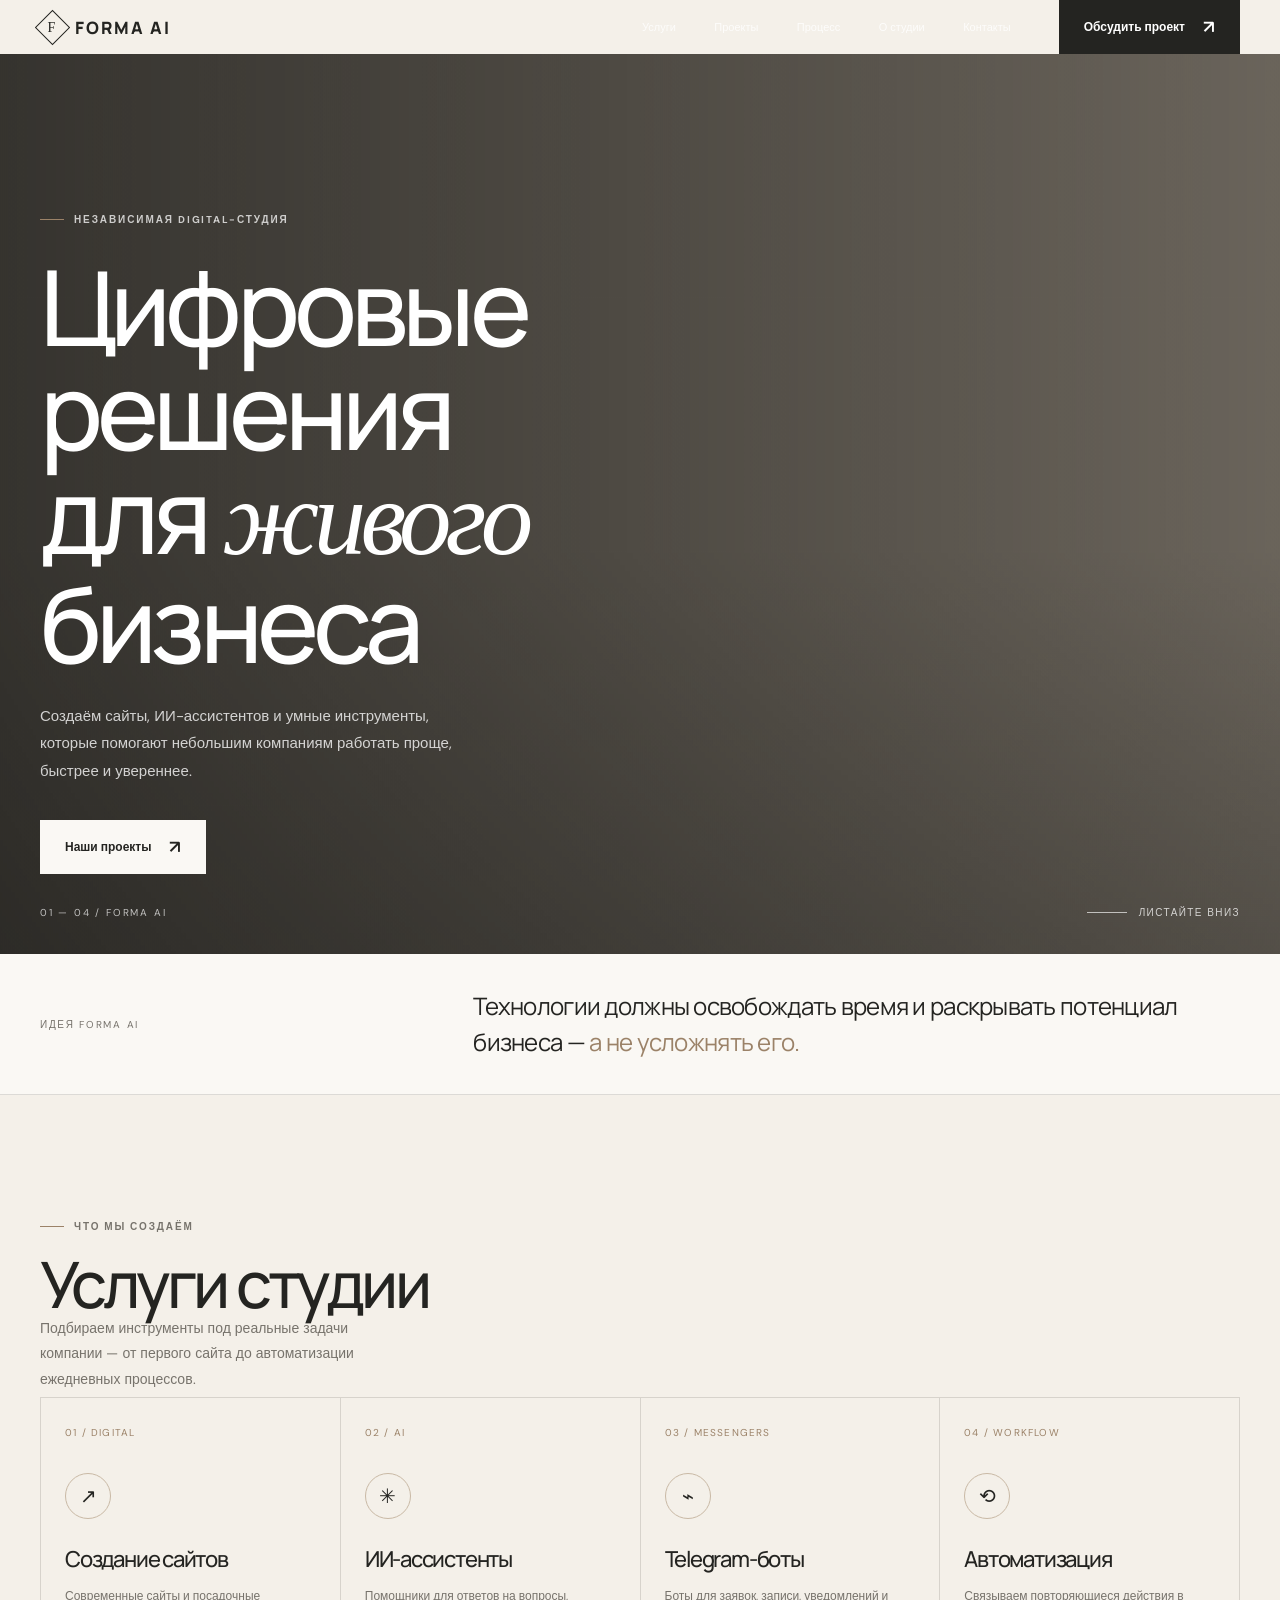
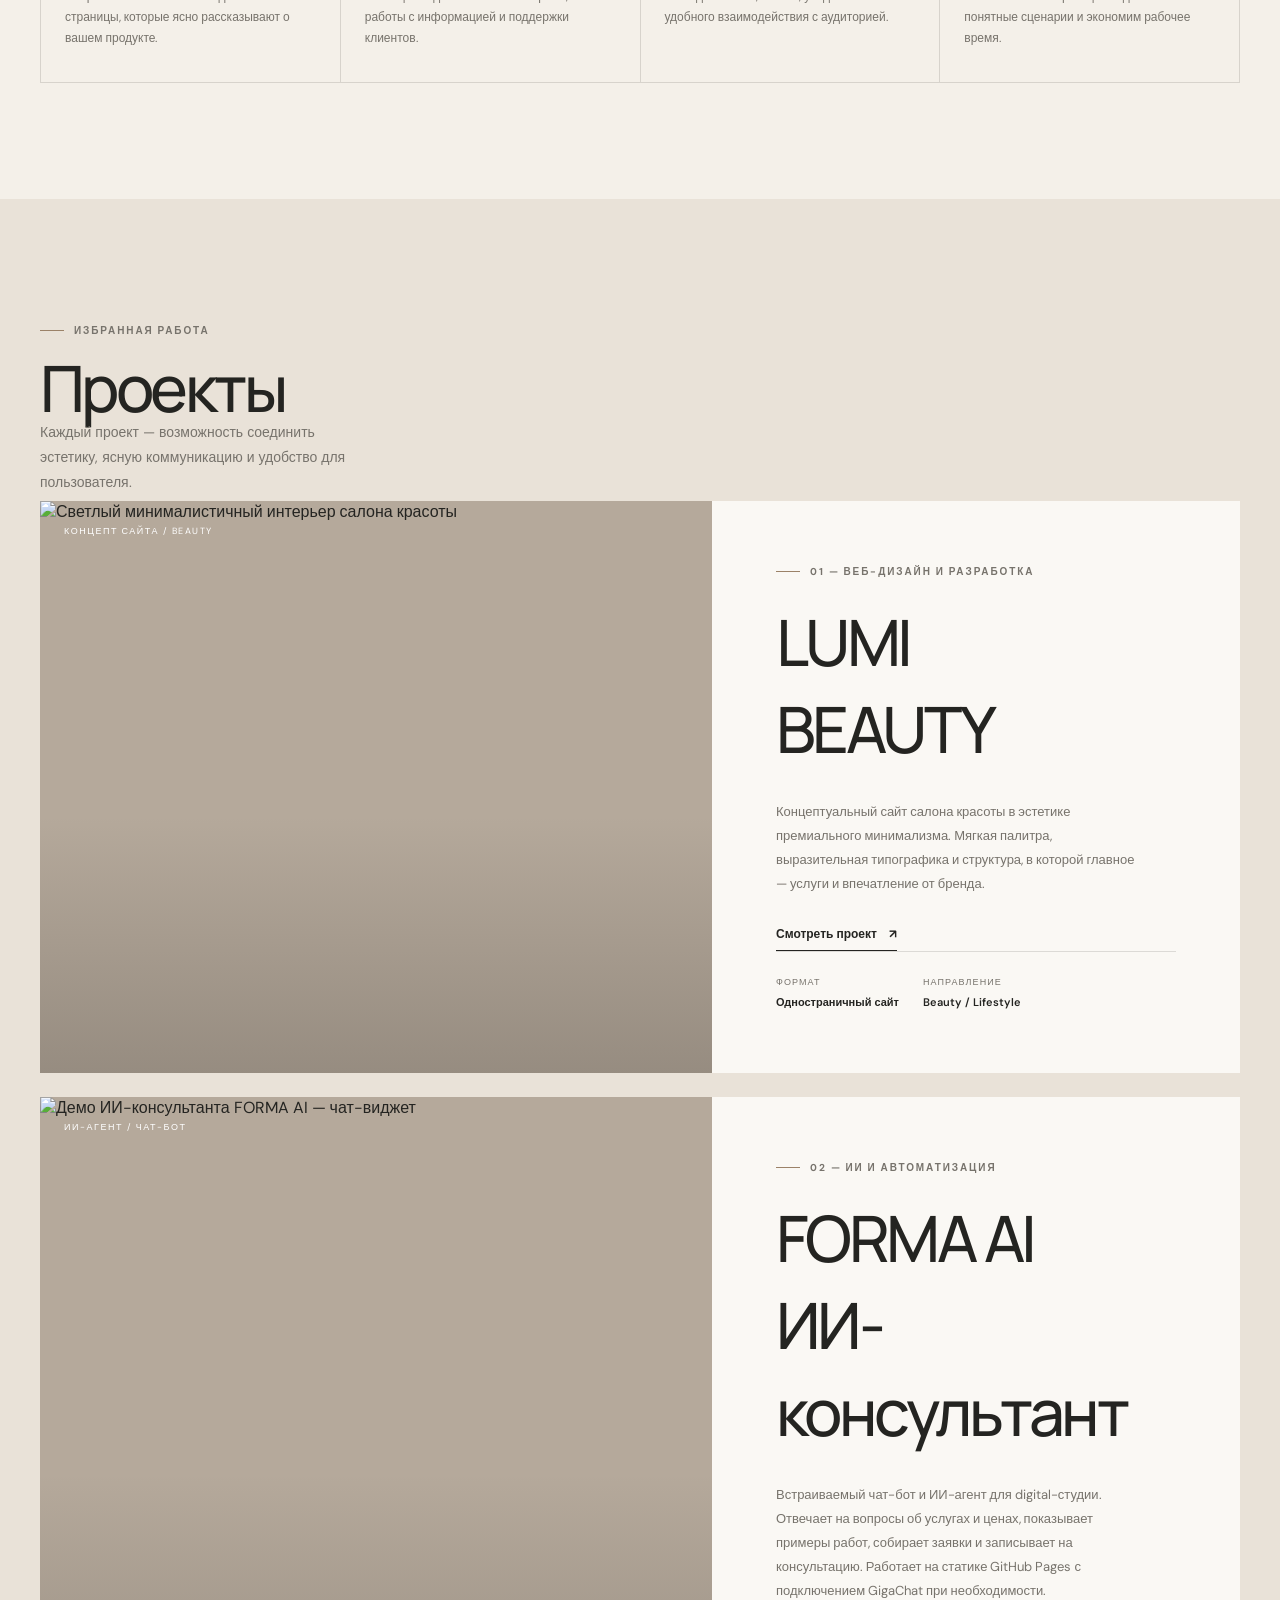
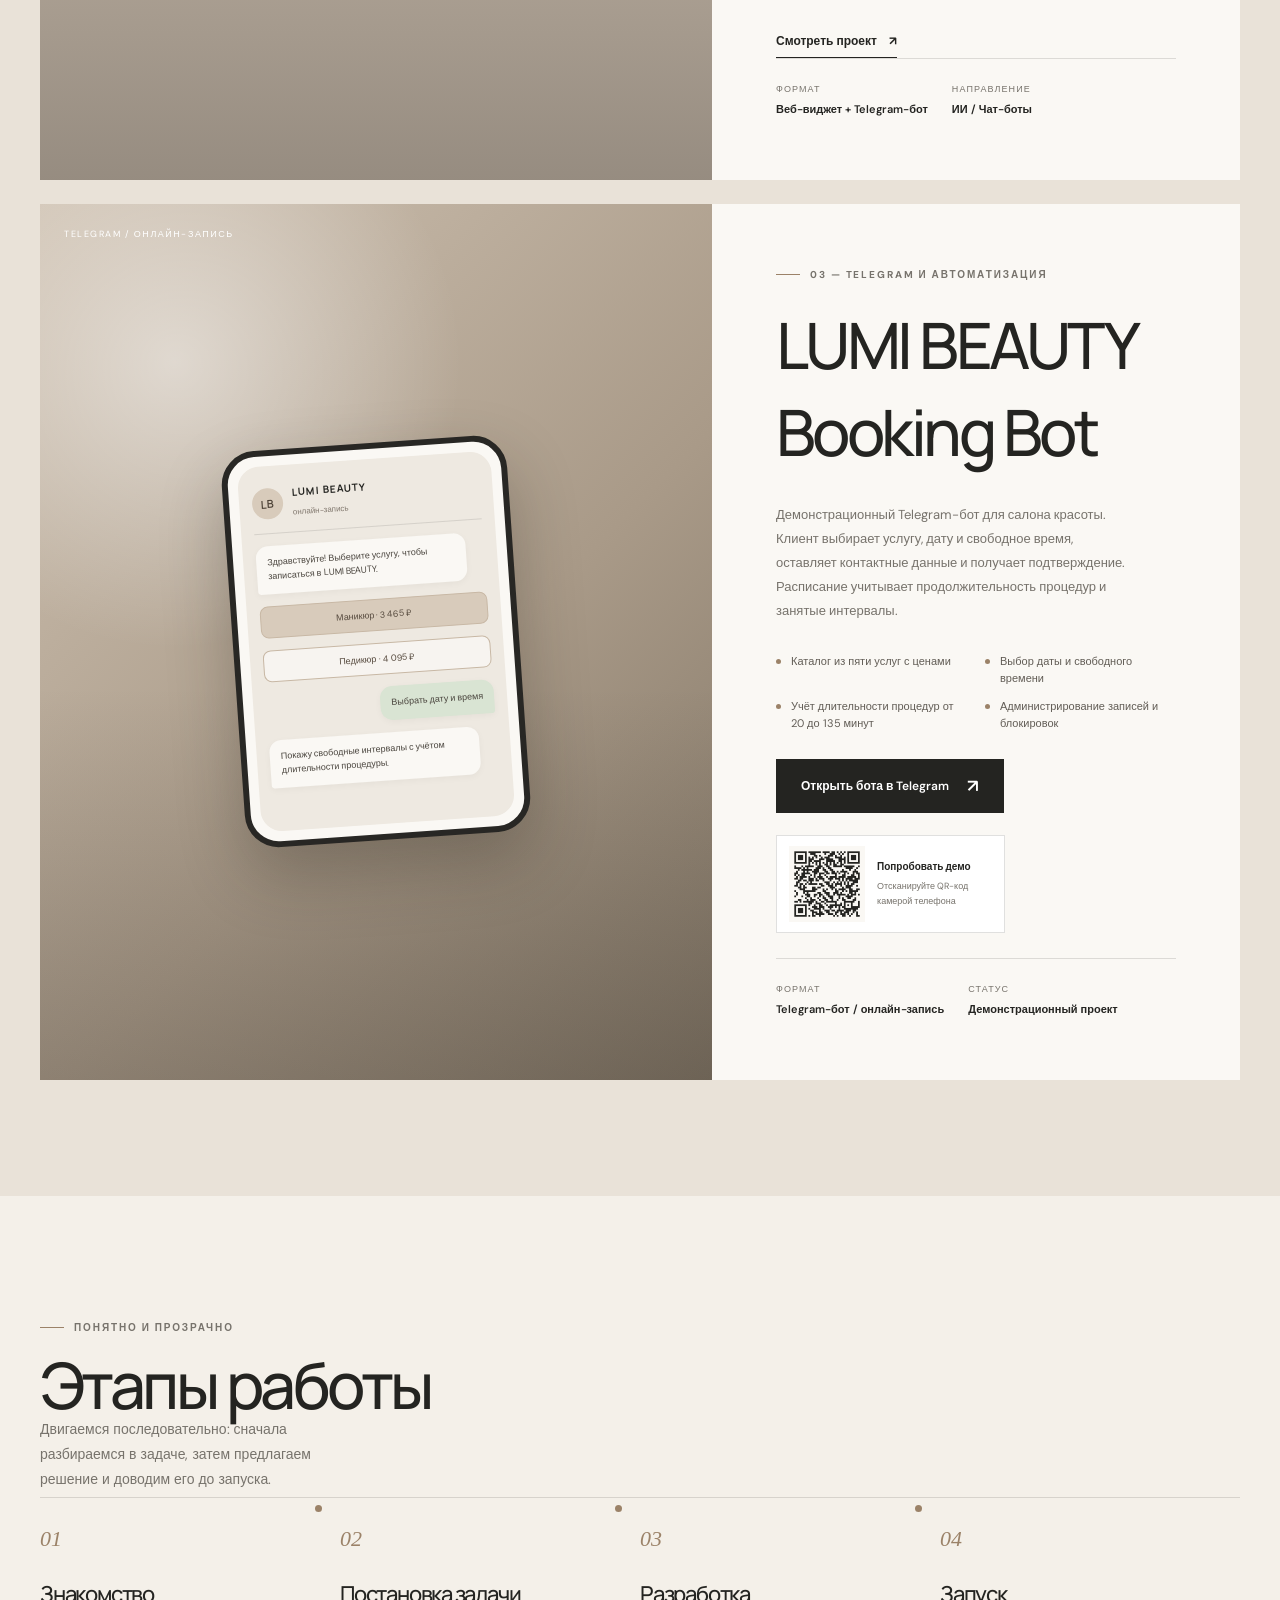
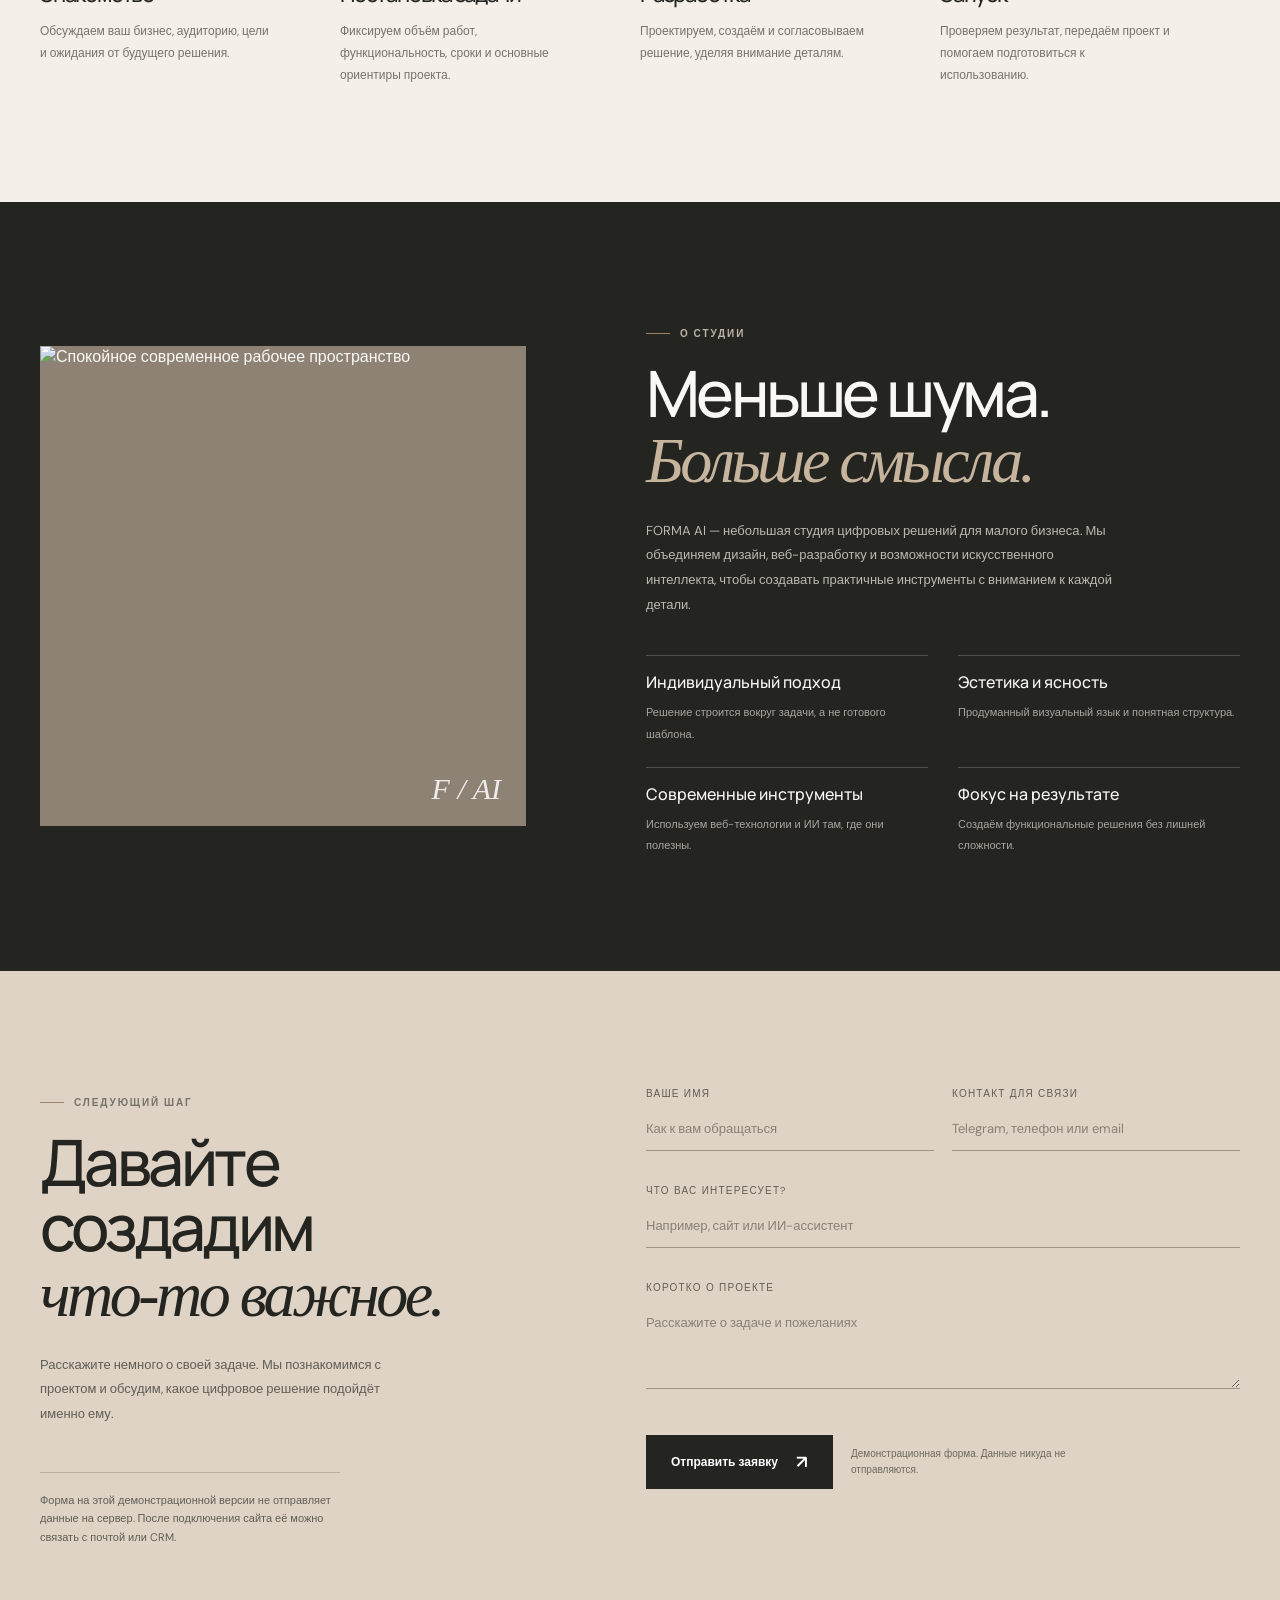
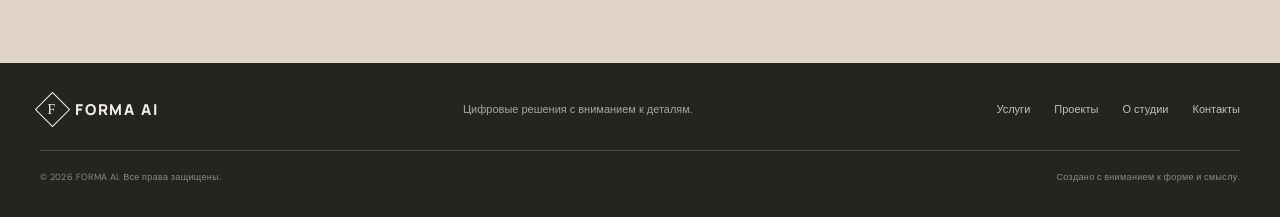
==== commit 000d5273: "Rename index_clean.html to index.html" ====
--- a/index.html
+++ b/index.html
@@ -532,16 +532,7 @@
     linear-gradient(135deg, #cfc2b2, #a99a88 58%, #817565);
 }
 
-.bot-project-image::before {
-  content: "LUMI BEAUTY  /  ONLINE BOOKING";
-  position: absolute;
-  z-index: 1;
-  top: 28px;
-  left: 28px;
-  color: rgba(255,255,255,.86);
-  font-size: 9px;
-  letter-spacing: .2em;
-}
+
 
 .bot-phone {
   position: relative;
@@ -1902,4 +1893,4 @@
 </script>
 
 </body>
-</html>+</html>
